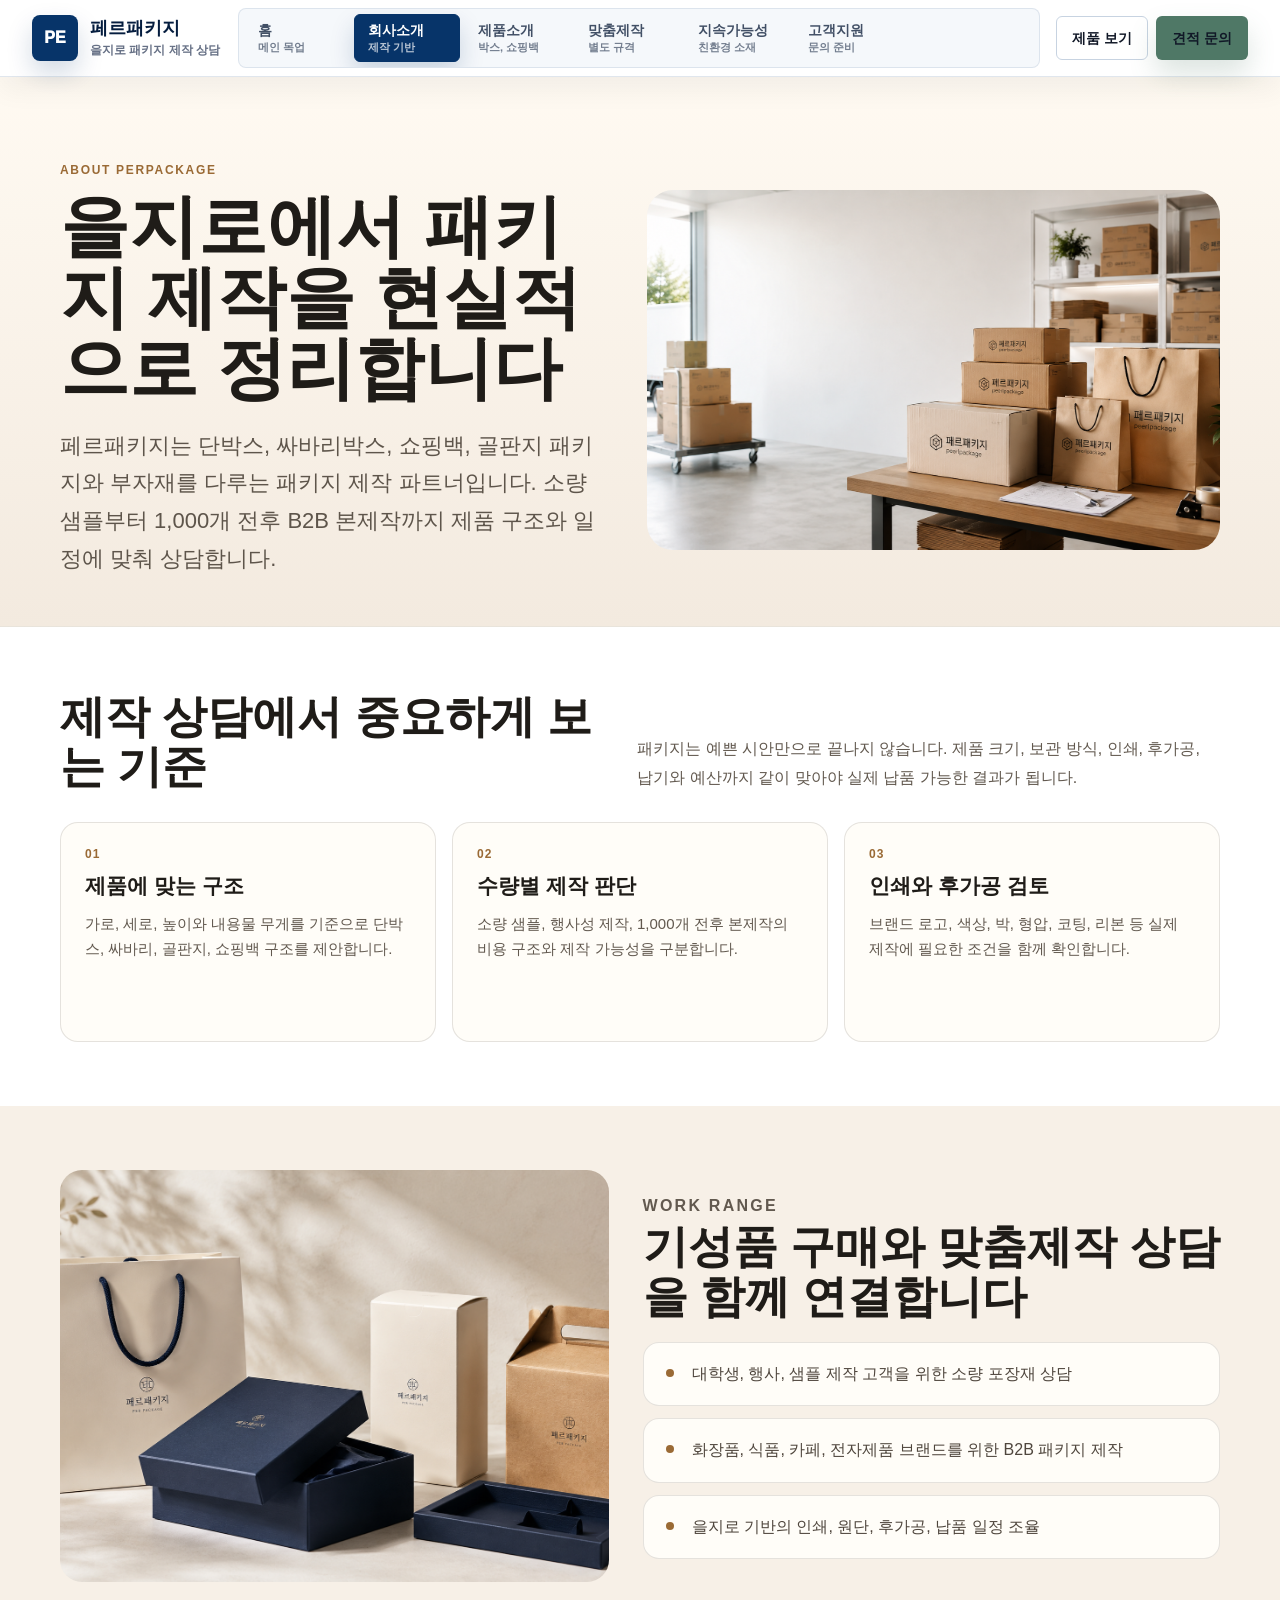
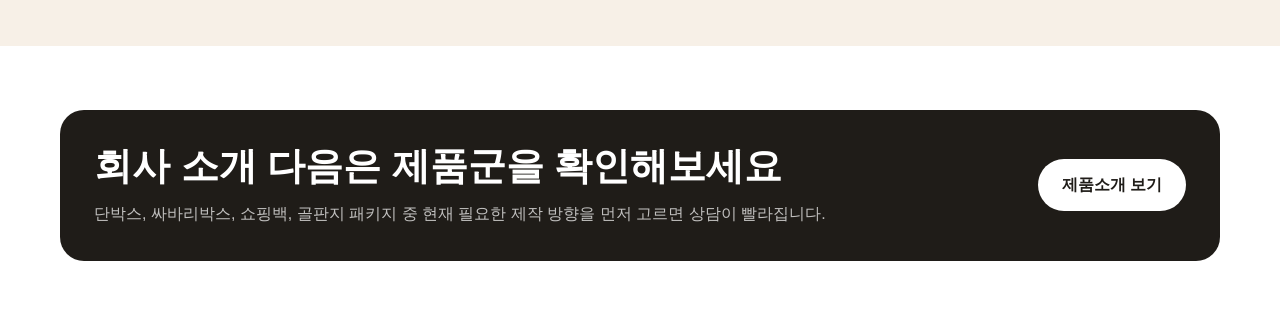
==== company.html @ 51ec850e "Add deployed brand subpages" ====
<!doctype html>
<html lang="ko">
<head>
  <meta charset="utf-8">
  <meta name="viewport" content="width=device-width, initial-scale=1">
  <title>회사소개 - 페르패키지</title>
  <link rel="stylesheet" href="perpackage-main-renewal.css">
</head>
<body>
  <section class="peerl-home-renewal peerl-subpage" aria-label="페르패키지 회사소개">
    <header class="peerl-home-nav" aria-label="페르패키지 상단 메뉴">
      <div class="peerl-home-nav__inner">
        <a class="peerl-home-brand" href="index.html" aria-label="페르패키지 홈">
          <span class="peerl-home-brand__mark">PE</span>
          <span class="peerl-home-brand__text"><strong>페르패키지</strong><em>을지로 패키지 제작 상담</em></span>
        </a>
        <nav class="peerl-home-nav__tabs" aria-label="페이지 바로가기">
          <a href="index.html"><strong>홈</strong><span>메인 목업</span></a>
          <a class="is-active" href="company.html"><strong>회사소개</strong><span>제작 기반</span></a>
          <a href="products.html"><strong>제품소개</strong><span>박스, 쇼핑백</span></a>
          <a href="custom.html"><strong>맞춤제작</strong><span>별도 규격</span></a>
          <a href="sustainability.html"><strong>지속가능성</strong><span>친환경 소재</span></a>
          <a href="contact.html"><strong>고객지원</strong><span>문의 준비</span></a>
        </nav>
        <div class="peerl-home-nav__actions">
          <a class="peerl-home-nav__guide" href="products.html">제품 보기</a>
          <a class="peerl-home-nav__quote" href="https://www.pluuug.com/form/TrPLMjXdJ1" target="_blank" rel="noopener">견적 문의</a>
        </div>
      </div>
    </header>

    <main>
      <section class="peerl-sub-hero">
        <div class="peerl-sub-inner peerl-sub-hero__grid">
          <div>
            <p class="peerl-sub-kicker">ABOUT PERPACKAGE</p>
            <h1>을지로에서 패키지 제작을 현실적으로 정리합니다</h1>
            <p class="peerl-sub-lead">페르패키지는 단박스, 싸바리박스, 쇼핑백, 골판지 패키지와 부자재를 다루는 패키지 제작 파트너입니다. 소량 샘플부터 1,000개 전후 B2B 본제작까지 제품 구조와 일정에 맞춰 상담합니다.</p>
          </div>
          <figure class="peerl-sub-hero__media">
            <img src="assets/notion-selected/notion-company-production-room.png" alt="페르패키지 패키지 제작 상담 및 생산 공간">
          </figure>
        </div>
      </section>

      <section class="peerl-sub-band">
        <div class="peerl-sub-inner">
          <div class="peerl-sub-head">
            <h2>제작 상담에서 중요하게 보는 기준</h2>
            <p>패키지는 예쁜 시안만으로 끝나지 않습니다. 제품 크기, 보관 방식, 인쇄, 후가공, 납기와 예산까지 같이 맞아야 실제 납품 가능한 결과가 됩니다.</p>
          </div>
          <div class="peerl-sub-grid">
            <article class="peerl-sub-card"><span>01</span><strong>제품에 맞는 구조</strong><p>가로, 세로, 높이와 내용물 무게를 기준으로 단박스, 싸바리, 골판지, 쇼핑백 구조를 제안합니다.</p></article>
            <article class="peerl-sub-card"><span>02</span><strong>수량별 제작 판단</strong><p>소량 샘플, 행사성 제작, 1,000개 전후 본제작의 비용 구조와 제작 가능성을 구분합니다.</p></article>
            <article class="peerl-sub-card"><span>03</span><strong>인쇄와 후가공 검토</strong><p>브랜드 로고, 색상, 박, 형압, 코팅, 리본 등 실제 제작에 필요한 조건을 함께 확인합니다.</p></article>
          </div>
        </div>
      </section>

      <section class="peerl-sub-band is-warm">
        <div class="peerl-sub-inner peerl-sub-split">
          <img src="assets/notion-selected/notion-hero-packaging-set.png" alt="페르패키지 패키지 제품 구성">
          <div>
            <div class="peerl-sub-head" style="display:block;margin-bottom:20px">
              <p class="peerl-sub-kicker">WORK RANGE</p>
              <h2>기성품 구매와 맞춤제작 상담을 함께 연결합니다</h2>
            </div>
            <ul class="peerl-sub-list">
              <li>대학생, 행사, 샘플 제작 고객을 위한 소량 포장재 상담</li>
              <li>화장품, 식품, 카페, 전자제품 브랜드를 위한 B2B 패키지 제작</li>
              <li>을지로 기반의 인쇄, 원단, 후가공, 납품 일정 조율</li>
            </ul>
          </div>
        </div>
      </section>

      <section class="peerl-sub-band">
        <div class="peerl-sub-inner peerl-sub-cta">
          <div>
            <h2>회사 소개 다음은 제품군을 확인해보세요</h2>
            <p>단박스, 싸바리박스, 쇼핑백, 골판지 패키지 중 현재 필요한 제작 방향을 먼저 고르면 상담이 빨라집니다.</p>
          </div>
          <a href="products.html">제품소개 보기</a>
        </div>
      </section>
    </main>
  </section>
</body>
</html>
---- perpackage-main-renewal.css ----
.peerl-home-renewal {
  display: block;
}

.peerl-home-renewal .peerl-sub-inner {
  width: min(1160px, calc(100% - 40px));
}

.peerl-home-renewal .peerl-sub-hero h1,
.peerl-home-renewal .peerl-sub-lead,
.peerl-home-renewal .peerl-sub-head p,
.peerl-home-renewal .peerl-sub-text,
.peerl-home-renewal .peerl-sub-card p {
  overflow-wrap: anywhere;
  word-break: normal;
}

@media (max-width: 640px) {
  .peerl-home-renewal .peerl-sub-inner {
    width: min(1160px, calc(100% - 48px));
  }

  .peerl-home-renewal .peerl-sub-hero h1 {
    font-size: 28px;
    line-height: 1.2;
  }
}

body {
  margin: 0;
}

.peerl-home-renewal,
.peerl-home-renewal * {
  box-sizing: border-box;
}

.peerl-subpage {
  min-height: 100vh;
  background: #fffaf2;
}

.peerl-sub-hero {
  padding: 86px 0 48px;
  background: linear-gradient(180deg, #fffaf2 0%, #f3eadf 100%);
  border-bottom: 1px solid rgba(42, 35, 28, 0.1);
}

.peerl-sub-inner {
  width: min(1160px, calc(100% - 40px));
  margin: 0 auto;
}

.peerl-sub-hero__grid {
  display: grid;
  grid-template-columns: minmax(0, 0.95fr) minmax(360px, 1fr);
  gap: 42px;
  align-items: center;
}

.peerl-sub-kicker {
  margin: 0 0 14px;
  color: #9a6a35;
  font-size: 12px;
  font-weight: 900;
  letter-spacing: 0.14em;
  text-transform: uppercase;
}

.peerl-sub-hero h1 {
  margin: 0;
  color: #1f1c18;
  font-size: clamp(34px, 5.4vw, 72px);
  line-height: 1.03;
  letter-spacing: 0;
  overflow-wrap: anywhere;
  word-break: normal;
}

.peerl-sub-lead {
  margin: 22px 0 0;
  max-width: 650px;
  color: #5e554b;
  font-size: clamp(17px, 1.8vw, 22px);
  line-height: 1.72;
  overflow-wrap: anywhere;
  word-break: normal;
}

.peerl-sub-hero__media {
  margin: 0;
  position: relative;
  min-height: 360px;
  border-radius: 26px;
  overflow: hidden;
  background: #ede2d6;
}

.peerl-sub-hero__media img {
  width: 100%;
  height: 100%;
  min-height: 360px;
  object-fit: cover;
}

.peerl-sub-band {
  padding: 64px 0;
  background: #fff;
}

.peerl-sub-band.is-warm {
  background: #f7f0e7;
}

.peerl-sub-head {
  display: grid;
  grid-template-columns: minmax(0, 0.65fr) minmax(320px, 0.7fr);
  gap: 36px;
  align-items: end;
  margin-bottom: 30px;
}

.peerl-sub-head h2 {
  margin: 0;
  color: #1f1c18;
  font-size: clamp(28px, 3.5vw, 46px);
  line-height: 1.13;
  letter-spacing: 0;
}

.peerl-sub-head p,
.peerl-sub-text {
  margin: 0;
  color: #62594f;
  font-size: 16px;
  line-height: 1.78;
  overflow-wrap: anywhere;
  word-break: normal;
}

.peerl-sub-grid {
  display: grid;
  grid-template-columns: repeat(3, minmax(0, 1fr));
  gap: 16px;
}

.peerl-sub-grid.cols-4 {
  grid-template-columns: repeat(4, minmax(0, 1fr));
}

.peerl-sub-card {
  display: flex;
  flex-direction: column;
  min-height: 220px;
  padding: 24px;
  border: 1px solid rgba(42, 35, 28, 0.12);
  border-radius: 18px;
  background: #fffdf8;
  color: #1f1c18;
}

.peerl-sub-card img {
  width: 100%;
  aspect-ratio: 4 / 3;
  object-fit: cover;
  border-radius: 14px;
  margin-bottom: 18px;
  background: #eee5da;
}

.peerl-sub-card span {
  color: #9a6a35;
  font-size: 12px;
  font-weight: 900;
  letter-spacing: 0.1em;
  text-transform: uppercase;
}

.peerl-sub-card strong {
  display: block;
  margin-top: 12px;
  font-size: 21px;
  line-height: 1.28;
}

.peerl-sub-card p {
  margin: 12px 0 0;
  color: #62594f;
  font-size: 15px;
  line-height: 1.65;
  overflow-wrap: anywhere;
  word-break: normal;
}

.peerl-sub-list {
  display: grid;
  gap: 12px;
  margin: 0;
  padding: 0;
  list-style: none;
}

.peerl-sub-list li {
  position: relative;
  padding: 18px 20px 18px 48px;
  border: 1px solid rgba(42, 35, 28, 0.12);
  border-radius: 16px;
  background: #fffdf8;
  color: #4f463d;
  line-height: 1.65;
}

.peerl-sub-list li::before {
  content: "";
  position: absolute;
  left: 22px;
  top: 26px;
  width: 8px;
  height: 8px;
  border-radius: 999px;
  background: #9a6a35;
}

.peerl-sub-split {
  display: grid;
  grid-template-columns: minmax(320px, 0.95fr) minmax(0, 1fr);
  gap: 34px;
  align-items: center;
}

.peerl-sub-split img {
  width: 100%;
  border-radius: 22px;
  aspect-ratio: 4 / 3;
  object-fit: cover;
  background: #eee5da;
}

.peerl-sub-cta {
  display: grid;
  grid-template-columns: minmax(0, 1fr) auto;
  gap: 24px;
  align-items: center;
  padding: 34px;
  border-radius: 24px;
  background: #1f1c18;
  color: #fff;
}

.peerl-sub-cta h2 {
  margin: 0;
  font-size: clamp(26px, 3vw, 38px);
  line-height: 1.16;
}

.peerl-sub-cta p {
  margin: 12px 0 0;
  color: rgba(255,255,255,0.72);
  line-height: 1.7;
}

.peerl-sub-cta a {
  display: inline-flex;
  align-items: center;
  justify-content: center;
  min-height: 52px;
  padding: 0 24px;
  border-radius: 999px;
  background: #fff;
  color: #1f1c18;
  font-weight: 900;
  white-space: nowrap;
}

@media (max-width: 980px) {
  .peerl-sub-hero__grid,
  .peerl-sub-head,
  .peerl-sub-split,
  .peerl-sub-cta {
    grid-template-columns: 1fr;
  }

  .peerl-sub-grid,
  .peerl-sub-grid.cols-4 {
    grid-template-columns: repeat(2, minmax(0, 1fr));
  }
}

@media (max-width: 640px) {
  .peerl-sub-inner {
    width: min(1160px, calc(100% - 28px));
  }

  .peerl-sub-hero {
    padding: 52px 0 36px;
  }

  .peerl-sub-hero h1 {
    font-size: 34px;
    line-height: 1.14;
    overflow-wrap: anywhere;
    word-break: normal;
  }

  .peerl-sub-lead,
  .peerl-sub-card p,
  .peerl-sub-head p,
  .peerl-sub-text {
    overflow-wrap: anywhere;
    word-break: normal;
  }

  .peerl-sub-hero__media,
  .peerl-sub-hero__media img {
    min-height: 250px;
  }

  .peerl-sub-band {
    padding: 42px 0;
  }

  .peerl-sub-grid,
  .peerl-sub-grid.cols-4 {
    grid-template-columns: 1fr;
  }

  .peerl-sub-card {
    min-height: auto;
    padding: 20px;
  }

  .peerl-sub-cta {
    padding: 26px 22px;
  }

  .peerl-sub-cta a {
    width: 100%;
  }
}

.peerl-home-renewal .peerl-sub-cta a {
  color: #1f1c18;
}

.peerl-home-renewal {
  --peerl-navy: #073469;
  --peerl-navy-deep: #051d3f;
  --peerl-ink: #111827;
  --peerl-muted: #667085;
  --peerl-line: #dce5ef;
  --peerl-soft: #f5f8fb;
  --peerl-sage: #4f7866;
  --peerl-paper: #fffaf2;
  --peerl-gold: #b7904f;
  width: 100%;
  overflow-x: hidden;
  background: #ffffff;
  color: var(--peerl-ink);
  font-family: "Pretendard Variable", Pretendard, "Noto Sans KR", Arial, sans-serif;
}

.peerl-home-renewal a {
  color: inherit;
  text-decoration: none;
}

.peerl-home-renewal img {
  display: block;
  max-width: 100%;
}

.peerl-home-nav {
  position: sticky;
  top: var(--peerl-home-nav-offset, 0px);
  z-index: 80;
  border-bottom: 1px solid rgba(7, 52, 105, .12);
  background: rgba(255, 255, 255, .96);
  box-shadow: 0 12px 28px rgba(15, 23, 42, .055);
  backdrop-filter: blur(16px);
}

.peerl-home-nav__inner {
  display: grid;
  grid-template-columns: minmax(190px, auto) minmax(0, 1fr) auto;
  align-items: center;
  gap: 16px;
  width: min(1360px, calc(100% - 64px));
  min-height: 76px;
  margin: 0 auto;
}

.peerl-home-brand {
  display: inline-flex;
  align-items: center;
  min-width: 0;
  gap: 12px;
}

.peerl-home-brand__mark {
  display: flex;
  align-items: center;
  justify-content: center;
  width: 46px;
  height: 46px;
  border-radius: 8px;
  background: var(--peerl-navy);
  color: #ffffff;
  font-size: 16px;
  line-height: 1;
  font-weight: 950;
  letter-spacing: 0;
  box-shadow: 0 12px 26px rgba(7, 52, 105, .18);
}

.peerl-home-brand__text {
  display: grid;
  gap: 4px;
  min-width: 0;
}

.peerl-home-brand__text strong {
  color: var(--peerl-navy-deep);
  font-size: 18px;
  line-height: 1.1;
  font-weight: 950;
  letter-spacing: 0;
  white-space: nowrap;
}

.peerl-home-brand__text em {
  color: #667085;
  font-size: 12px;
  line-height: 1.2;
  font-style: normal;
  font-weight: 750;
  letter-spacing: 0;
  white-space: nowrap;
}

.peerl-home-nav__tabs {
  display: flex;
  align-items: center;
  justify-content: flex-start;
  min-width: 0;
  gap: 4px;
  padding: 5px;
  border: 1px solid rgba(7, 52, 105, .1);
  border-radius: 8px;
  background: #f5f8fb;
  overflow-x: auto;
  scrollbar-width: none;
}

.peerl-home-nav__tabs::-webkit-scrollbar {
  display: none;
}

.peerl-home-nav__tabs a {
  display: grid;
  flex: 0 0 auto;
  gap: 3px;
  min-width: 106px;
  min-height: 46px;
  align-content: center;
  padding: 7px 13px;
  border: 1px solid transparent;
  border-radius: 6px;
  color: #425066;
  transition: background 180ms ease, color 180ms ease, border-color 180ms ease, box-shadow 180ms ease, transform 180ms ease;
}

.peerl-home-nav__tabs a:hover {
  transform: translateY(-1px);
  border-color: rgba(7, 52, 105, .14);
  background: #ffffff;
  color: var(--peerl-navy);
}

.peerl-home-nav__tabs a.is-active {
  border-color: var(--peerl-navy);
  background: var(--peerl-navy);
  color: #ffffff;
  box-shadow: 0 12px 24px rgba(7, 52, 105, .18);
}

.peerl-home-nav__tabs strong {
  font-size: 14px;
  line-height: 1.15;
  font-weight: 900;
  white-space: nowrap;
}

.peerl-home-nav__tabs span {
  font-size: 11px;
  line-height: 1.2;
  font-weight: 750;
  opacity: .72;
  white-space: nowrap;
}

.peerl-home-nav__actions {
  display: flex;
  align-items: center;
  justify-content: flex-end;
  gap: 8px;
  min-width: 0;
}

.peerl-home-nav__guide,
.peerl-home-nav__quote {
  display: inline-flex;
  align-items: center;
  justify-content: center;
  min-height: 44px;
  padding: 0 15px;
  border: 1px solid transparent;
  border-radius: 6px;
  font-size: 14px;
  line-height: 1;
  font-weight: 900;
  white-space: nowrap;
  transition: transform 180ms ease, box-shadow 180ms ease, background 180ms ease, border-color 180ms ease;
}

.peerl-home-nav__guide {
  border-color: #c7d3e1;
  background: #ffffff;
  color: var(--peerl-navy);
}

.peerl-home-nav__quote {
  background: var(--peerl-sage);
  color: #ffffff;
  box-shadow: 0 14px 28px rgba(79, 120, 102, .2);
}

.peerl-home-nav__guide:hover,
.peerl-home-nav__quote:hover {
  transform: translateY(-1px);
  box-shadow: 0 16px 30px rgba(15, 23, 42, .11);
}

.peerl-home-nav__quote:hover {
  background: #446f5d;
  box-shadow: 0 18px 34px rgba(79, 120, 102, .24);
}

#peerl-home-ready,
#peerl-home-custom,
#peerl-home-guide,
#peerl-home-industries,
#peerl-home-faq {
  scroll-margin-top: 112px;
}

.peerl-home-hero {
  overflow: hidden;
  border-bottom: 1px solid var(--peerl-line);
  background:
    radial-gradient(circle at 74% 20%, rgba(79, 120, 102, .16), transparent 34%),
    linear-gradient(90deg, rgba(255, 255, 255, .98), rgba(255, 255, 255, .86) 44%, rgba(245, 239, 228, .68)),
    linear-gradient(180deg, #fbfaf7 0%, #eef4f7 100%);
}

.peerl-home-hero__inner {
  display: grid;
  grid-template-columns: minmax(360px, .82fr) minmax(480px, 1.18fr);
  align-items: center;
  gap: 48px;
  width: min(1360px, calc(100% - 64px));
  min-height: 620px;
  margin: 0 auto;
  padding: 48px 0 42px;
}

.peerl-home-hero__copy {
  min-width: 0;
}

.peerl-home-eyebrow,
.peerl-home-section-head p,
.peerl-home-consult p {
  margin: 0 0 12px;
  color: var(--peerl-navy);
  font-size: 14px;
  font-weight: 850;
  letter-spacing: 0;
}

.peerl-home-hero h1 {
  margin: 0;
  color: var(--peerl-navy-deep);
  font-size: 56px;
  line-height: 1.12;
  font-weight: 900;
  letter-spacing: 0;
}

.peerl-home-lead {
  width: min(560px, 100%);
  margin: 24px 0 0;
  color: #39475b;
  font-size: 20px;
  line-height: 1.7;
  font-weight: 600;
  word-break: keep-all;
  overflow-wrap: anywhere;
}

.peerl-home-actions {
  display: flex;
  flex-wrap: wrap;
  gap: 12px;
  margin-top: 34px;
}

.peerl-home-btn {
  display: inline-flex;
  align-items: center;
  justify-content: center;
  min-height: 56px;
  padding: 0 24px;
  border: 1px solid transparent;
  border-radius: 6px;
  font-size: 17px;
  font-weight: 850;
  transition: transform 180ms ease, box-shadow 180ms ease, border-color 180ms ease, background 180ms ease;
}

.peerl-home-btn::after {
  content: "";
  width: 9px;
  height: 9px;
  margin-left: 14px;
  border-top: 2px solid currentColor;
  border-right: 2px solid currentColor;
  transform: rotate(45deg);
}

.peerl-home-renewal .peerl-home-btn--primary {
  background: var(--peerl-navy);
  color: #ffffff;
  box-shadow: 0 16px 32px rgba(7, 52, 105, .18);
}

.peerl-home-renewal .peerl-home-btn--secondary {
  border-color: #b8c6d7;
  background: #ffffff;
  color: var(--peerl-navy);
}

.peerl-home-btn:hover,
.peerl-home-btn:focus-visible {
  transform: translateY(-2px);
  box-shadow: 0 18px 34px rgba(15, 23, 42, .14);
}

.peerl-home-btn:focus-visible,
.peerl-home-brand:focus-visible,
.peerl-home-nav__tabs a:focus-visible,
.peerl-home-nav__guide:focus-visible,
.peerl-home-nav__quote:focus-visible,
.peerl-home-route-card:focus-visible,
.peerl-home-category a:focus-visible,
.peerl-home-product-card:focus-visible,
.peerl-home-service-card:focus-visible,
.peerl-home-guide-card:focus-visible,
.peerl-home-guide-cta a:focus-visible,
.peerl-home-industry-card:focus-visible,
.peerl-home-sticky-cta a:focus-visible,
.peerl-home-faq details:focus-within,
.peerl-home-consult a:focus-visible {
  outline: 3px solid rgba(79, 120, 102, .35);
  outline-offset: 3px;
}

.peerl-home-proof {
  display: grid;
  grid-template-columns: repeat(3, minmax(0, 1fr));
  gap: 10px;
  width: min(560px, 100%);
  margin: 30px 0 0;
}

.peerl-home-proof div {
  min-height: 86px;
  padding: 16px;
  border: 1px solid rgba(7, 52, 105, .12);
  border-radius: 8px;
  background: rgba(255, 255, 255, .74);
}

.peerl-home-proof dt {
  color: var(--peerl-navy);
  font-size: 20px;
  font-weight: 900;
}

.peerl-home-proof dd {
  margin: 6px 0 0;
  color: #596678;
  font-size: 14px;
  line-height: 1.45;
  font-weight: 650;
}

.peerl-home-hero__visual {
  position: relative;
  min-width: 0;
  margin: 0;
  isolation: isolate;
}

.peerl-home-hero__visual::before {
  content: "";
  position: absolute;
  inset: 24px -18px -18px 42px;
  border-radius: 8px;
  background: #e8ded0;
  z-index: -1;
}

.peerl-home-hero__visual img {
  width: 100%;
  aspect-ratio: 1.52 / 1;
  object-fit: cover;
  object-position: center;
  border-radius: 8px;
  box-shadow: 0 34px 82px rgba(15, 23, 42, .18);
}

.peerl-home-hero__visual figcaption {
  position: absolute;
  right: 18px;
  bottom: 18px;
  max-width: 360px;
  padding: 12px 14px;
  border: 1px solid rgba(255, 255, 255, .7);
  border-radius: 8px;
  background: rgba(255, 255, 255, .88);
  color: #334155;
  font-size: 14px;
  line-height: 1.5;
  font-weight: 650;
  word-break: keep-all;
  overflow-wrap: anywhere;
}

.peerl-home-routes,
.peerl-home-split,
.peerl-home-process,
.peerl-home-guide,
.peerl-home-industries,
.peerl-home-faq,
.peerl-home-consult {
  width: min(1280px, calc(100% - 64px));
  margin: 0 auto;
}

.peerl-home-routes {
  padding: 58px 0 18px;
}

.peerl-home-routes__top,
.peerl-home-process__top,
.peerl-home-guide__top {
  display: grid;
  grid-template-columns: minmax(280px, .68fr) minmax(360px, .92fr);
  align-items: end;
  gap: 32px;
  margin-bottom: 24px;
}

.peerl-home-section-head {
  display: block;
}

.peerl-home-section-desc {
  max-width: 680px;
  margin: 0 0 3px;
  color: #4b5b70;
  font-size: 17px;
  line-height: 1.72;
  font-weight: 650;
  word-break: keep-all;
  overflow-wrap: anywhere;
}

.peerl-home-section-head h2,
.peerl-home-consult h2 {
  margin: 0;
  color: var(--peerl-navy-deep);
  font-size: 30px;
  line-height: 1.25;
  font-weight: 900;
  letter-spacing: 0;
}

.peerl-home-route-grid {
  display: grid;
  grid-template-columns: repeat(3, minmax(0, 1fr));
  gap: 18px;
}

.peerl-home-route-card {
  position: relative;
  display: flex;
  flex-direction: column;
  min-width: 0;
  min-height: 342px;
  padding: 28px 28px 24px;
  border: 1px solid var(--peerl-line);
  border-radius: 8px;
  background:
    linear-gradient(180deg, rgba(255, 255, 255, .96), rgba(255, 255, 255, .9)),
    #ffffff;
  box-shadow: 0 18px 42px rgba(15, 23, 42, .06);
  isolation: isolate;
  overflow: hidden;
  transition: transform 180ms ease, border-color 180ms ease, box-shadow 180ms ease, background 180ms ease;
}

.peerl-home-route-card::before {
  content: "";
  position: absolute;
  inset: 0 0 auto;
  height: 4px;
  background: #cfd9e5;
  opacity: .95;
  z-index: -1;
}

.peerl-home-route-card::after {
  content: "";
  position: absolute;
  right: -46px;
  top: -58px;
  width: 168px;
  height: 168px;
  border: 1px solid rgba(7, 52, 105, .08);
  border-radius: 50%;
  background: rgba(7, 52, 105, .035);
  z-index: -1;
}

.peerl-home-route-card:hover {
  transform: translateY(-3px);
  border-color: #b8c6d7;
  box-shadow: 0 24px 54px rgba(15, 23, 42, .12);
}

.peerl-home-route-card.is-ready::before {
  background: var(--peerl-navy);
}

.peerl-home-route-card.is-custom {
  background:
    linear-gradient(180deg, rgba(255, 255, 255, .95), rgba(246, 251, 249, .96)),
    #f6fbf9;
}

.peerl-home-route-card.is-custom::before {
  background: var(--peerl-sage);
}

.peerl-home-route-card.is-guide {
  background:
    linear-gradient(180deg, rgba(255, 255, 255, .95), rgba(255, 250, 242, .96)),
    var(--peerl-paper);
}

.peerl-home-route-card.is-guide::before {
  background: #b7904f;
}

.peerl-home-route-card__badge,
.peerl-home-route-card__no {
  position: absolute;
  top: 22px;
  color: #8a97a8;
  font-size: 13px;
  line-height: 1;
  font-weight: 900;
}

.peerl-home-route-card__no {
  right: 22px;
}

.peerl-home-route-card__badge {
  right: 58px;
  padding: 7px 9px;
  border: 1px solid rgba(79, 120, 102, .22);
  border-radius: 999px;
  background: rgba(79, 120, 102, .1);
  color: var(--peerl-sage);
  font-size: 12px;
}

.peerl-home-route-card__icon {
  display: flex;
  align-items: center;
  justify-content: center;
  width: 58px;
  height: 58px;
  margin-bottom: 26px;
  border: 1px solid rgba(7, 52, 105, .14);
  border-radius: 8px;
  background: #ffffff;
  box-shadow: 0 12px 28px rgba(7, 52, 105, .08);
}

.peerl-home-route-card__icon img {
  width: 34px;
  height: 34px;
  object-fit: contain;
}

.peerl-home-route-card__label {
  color: var(--peerl-muted);
  font-size: 14px;
  line-height: 1.45;
  font-weight: 800;
}

.peerl-home-route-card strong {
  display: block;
  margin-top: 9px;
  color: var(--peerl-navy-deep);
  font-size: 26px;
  line-height: 1.25;
  font-weight: 900;
  word-break: keep-all;
}

.peerl-home-route-card em {
  display: block;
  margin-top: 14px;
  color: #536173;
  font-size: 15px;
  font-style: normal;
  line-height: 1.68;
  font-weight: 600;
  word-break: keep-all;
  overflow-wrap: anywhere;
}

.peerl-home-route-card ul {
  display: flex;
  flex-wrap: wrap;
  gap: 8px;
  margin: 20px 0 0;
  padding: 0;
  list-style: none;
}

.peerl-home-route-card li {
  display: inline-flex;
  align-items: center;
  min-height: 30px;
  padding: 0 10px;
  border: 1px solid rgba(7, 52, 105, .1);
  border-radius: 999px;
  background: rgba(255, 255, 255, .74);
  color: #38485d;
  font-size: 13px;
  font-weight: 800;
}

.peerl-home-route-card__action {
  display: inline-flex;
  align-items: center;
  width: fit-content;
  margin-top: auto;
  padding-top: 22px;
  color: var(--peerl-navy);
  font-size: 15px;
  line-height: 1;
  font-weight: 900;
}

.peerl-home-route-card__action::after {
  content: "";
  width: 8px;
  height: 8px;
  margin-left: 10px;
  border-top: 2px solid currentColor;
  border-right: 2px solid currentColor;
  transform: rotate(45deg);
}

.peerl-home-category {
  display: grid;
  grid-template-columns: repeat(6, minmax(0, 1fr));
  gap: 12px;
  width: min(1280px, calc(100% - 64px));
  margin: 20px auto 0;
  padding-bottom: 58px;
}

.peerl-home-category a {
  position: relative;
  display: grid;
  align-content: center;
  gap: 6px;
  min-height: 78px;
  padding: 14px 16px;
  border: 1px solid var(--peerl-line);
  border-radius: 6px;
  background: var(--peerl-soft);
  color: var(--peerl-navy);
  overflow: hidden;
  transition: transform 180ms ease, border-color 180ms ease, background 180ms ease, box-shadow 180ms ease;
}

.peerl-home-category a::before {
  content: "";
  position: absolute;
  inset: auto 0 0;
  height: 3px;
  background: linear-gradient(90deg, rgba(7, 52, 105, .86), rgba(79, 120, 102, .74));
  transform: scaleX(.38);
  transform-origin: left;
  transition: transform 180ms ease;
}

.peerl-home-category a::after {
  content: "";
  position: absolute;
  top: 18px;
  right: 16px;
  width: 8px;
  height: 8px;
  border-top: 2px solid rgba(7, 52, 105, .42);
  border-right: 2px solid rgba(7, 52, 105, .42);
  transform: rotate(45deg);
}

.peerl-home-category strong {
  display: block;
  padding-right: 18px;
  color: var(--peerl-navy);
  font-size: 16px;
  line-height: 1.25;
  font-weight: 900;
}

.peerl-home-category span {
  display: block;
  color: #667085;
  font-size: 13px;
  line-height: 1.35;
  font-weight: 650;
  word-break: keep-all;
  overflow-wrap: anywhere;
}

.peerl-home-category a:hover {
  transform: translateY(-2px);
  border-color: #b8c6d7;
  background: #ffffff;
  box-shadow: 0 14px 28px rgba(15, 23, 42, .07);
}

.peerl-home-category a:hover::before {
  transform: scaleX(1);
}

.peerl-home-split {
  display: grid;
  grid-template-columns: minmax(0, 1.22fr) minmax(320px, .78fr);
  gap: 34px;
  padding: 52px 0;
  border-top: 1px solid var(--peerl-line);
}

.peerl-home-product-grid {
  display: grid;
  grid-template-columns: repeat(4, minmax(0, 1fr));
  gap: 14px;
}

.peerl-home-product-card {
  display: block;
  min-width: 0;
  border: 1px solid var(--peerl-line);
  border-radius: 8px;
  overflow: hidden;
  background: #ffffff;
  transition: transform 180ms ease, box-shadow 180ms ease, border-color 180ms ease;
}

.peerl-home-product-card:hover {
  transform: translateY(-3px);
  border-color: #b8c6d7;
  box-shadow: 0 18px 38px rgba(15, 23, 42, .1);
}

.peerl-home-product-card img {
  width: 100%;
  aspect-ratio: 1 / .86;
  object-fit: cover;
  object-position: center;
  background: #f4f6f8;
}

.peerl-home-product-card strong,
.peerl-home-product-card span {
  display: block;
  padding-right: 16px;
  padding-left: 16px;
}

.peerl-home-product-card strong {
  padding-top: 18px;
  color: var(--peerl-navy-deep);
  font-size: 18px;
  line-height: 1.35;
  font-weight: 900;
}

.peerl-home-product-card span {
  padding-top: 8px;
  padding-bottom: 18px;
  color: #596678;
  font-size: 14px;
  line-height: 1.55;
  font-weight: 600;
  word-break: keep-all;
  overflow-wrap: anywhere;
}

.peerl-home-service-grid {
  display: grid;
  gap: 12px;
}

.peerl-home-services {
  min-width: 0;
}

.peerl-home-service-visual {
  position: relative;
  margin: 0 0 14px;
  overflow: hidden;
  border: 1px solid var(--peerl-line);
  border-radius: 8px;
  background: #ffffff;
  box-shadow: 0 18px 42px rgba(15, 23, 42, .07);
}

.peerl-home-service-visual img {
  width: 100%;
  aspect-ratio: 1.72 / 1;
  object-fit: cover;
  object-position: center;
}

.peerl-home-service-visual figcaption {
  position: absolute;
  right: 14px;
  bottom: 14px;
  width: min(360px, calc(100% - 28px));
  padding: 11px 13px;
  border: 1px solid rgba(255, 255, 255, .68);
  border-radius: 8px;
  background: rgba(255, 255, 255, .88);
  color: #344256;
  font-size: 13px;
  line-height: 1.5;
  font-weight: 750;
  word-break: keep-all;
}

.peerl-home-service-card {
  display: grid;
  grid-template-columns: 42px minmax(0, 1fr);
  min-width: 0;
  column-gap: 14px;
  padding: 20px;
  border: 1px solid var(--peerl-line);
  border-radius: 8px;
  background: #ffffff;
  transition: transform 180ms ease, box-shadow 180ms ease, border-color 180ms ease;
}

.peerl-home-service-card:hover {
  transform: translateY(-2px);
  border-color: #b8c6d7;
  box-shadow: 0 16px 32px rgba(15, 23, 42, .09);
}

.peerl-home-service-card span {
  display: flex;
  align-items: center;
  justify-content: center;
  width: 42px;
  height: 42px;
  border-radius: 50%;
  background: #edf4f1;
  color: var(--peerl-sage);
  font-size: 14px;
  font-weight: 900;
  grid-row: span 2;
}

.peerl-home-service-card strong {
  color: var(--peerl-navy-deep);
  font-size: 18px;
  line-height: 1.35;
  font-weight: 900;
}

.peerl-home-service-card em {
  display: block;
  margin-top: 6px;
  color: #596678;
  font-size: 14px;
  font-style: normal;
  line-height: 1.55;
  font-weight: 600;
  word-break: keep-all;
  overflow-wrap: anywhere;
}

.peerl-home-cafe-products .prdList {
  display: grid !important;
  grid-template-columns: repeat(4, minmax(0, 1fr)) !important;
  gap: 14px !important;
  margin: 0 !important;
  padding: 0 !important;
}

.peerl-home-cafe-products .prdList > li {
  width: auto !important;
  min-width: 0 !important;
  margin: 0 !important;
  border: 1px solid var(--peerl-line);
  border-radius: 8px;
  overflow: hidden;
  background: #ffffff;
}

.peerl-home-process {
  padding: 58px 0 54px;
  border-top: 1px solid var(--peerl-line);
  background:
    linear-gradient(180deg, rgba(255, 255, 255, 0), rgba(247, 250, 252, .72) 45%, rgba(255, 255, 255, 0));
}

.peerl-home-process-grid {
  display: grid;
  grid-template-columns: repeat(5, minmax(0, 1fr));
  gap: 12px;
  margin: 28px 0 0;
  padding: 0;
  list-style: none;
}

.peerl-home-process-grid li {
  position: relative;
  min-width: 0;
  min-height: 238px;
  padding: 22px 18px 20px;
  border: 1px solid var(--peerl-line);
  border-radius: 8px;
  background:
    linear-gradient(180deg, rgba(255, 255, 255, .98), rgba(247, 250, 252, .92)),
    #ffffff;
  box-shadow: 0 16px 34px rgba(15, 23, 42, .055);
}

.peerl-home-process-grid li::after {
  content: "";
  position: absolute;
  left: 18px;
  right: 18px;
  bottom: 0;
  height: 3px;
  background: linear-gradient(90deg, var(--peerl-navy), rgba(79, 120, 102, .72));
  opacity: .76;
}

.peerl-home-process-grid img {
  width: 38px;
  height: 38px;
  object-fit: contain;
}

.peerl-home-process-grid span {
  display: block;
  margin-top: 18px;
  color: var(--peerl-sage);
  font-size: 13px;
  line-height: 1;
  font-weight: 900;
}

.peerl-home-process-grid strong {
  display: block;
  margin-top: 8px;
  color: var(--peerl-navy-deep);
  font-size: 18px;
  line-height: 1.35;
  font-weight: 900;
}

.peerl-home-process-grid em {
  display: block;
  margin-top: 10px;
  color: #596678;
  font-size: 14px;
  font-style: normal;
  line-height: 1.62;
  font-weight: 600;
  word-break: keep-all;
  overflow-wrap: anywhere;
}

.peerl-home-guide {
  padding: 58px 0 54px;
  border-top: 1px solid var(--peerl-line);
}

.peerl-home-guide-grid {
  display: grid;
  grid-template-columns: repeat(4, minmax(0, 1fr));
  gap: 14px;
  margin-top: 28px;
}

.peerl-home-guide-card {
  display: flex;
  flex-direction: column;
  min-width: 0;
  min-height: 244px;
  padding: 22px 20px 20px;
  border: 1px solid var(--peerl-line);
  border-radius: 8px;
  background:
    linear-gradient(180deg, rgba(255, 255, 255, .98), rgba(248, 251, 252, .94)),
    #ffffff;
  box-shadow: 0 16px 34px rgba(15, 23, 42, .055);
  transition: transform 180ms ease, border-color 180ms ease, box-shadow 180ms ease;
}

.peerl-home-guide-card:hover {
  transform: translateY(-3px);
  border-color: #b8c6d7;
  box-shadow: 0 22px 44px rgba(15, 23, 42, .1);
}

.peerl-home-guide-card span {
  display: flex;
  align-items: center;
  justify-content: center;
  width: 48px;
  height: 48px;
  border: 1px solid rgba(7, 52, 105, .12);
  border-radius: 8px;
  background: #ffffff;
  box-shadow: 0 12px 24px rgba(7, 52, 105, .07);
}

.peerl-home-guide-card img {
  width: 30px;
  height: 30px;
  object-fit: contain;
}

.peerl-home-guide-card strong {
  display: block;
  margin-top: 18px;
  color: var(--peerl-navy-deep);
  font-size: 19px;
  line-height: 1.35;
  font-weight: 900;
  word-break: keep-all;
}

.peerl-home-guide-card em {
  display: block;
  margin-top: 10px;
  color: #596678;
  font-size: 14px;
  font-style: normal;
  line-height: 1.62;
  font-weight: 600;
  word-break: keep-all;
  overflow-wrap: anywhere;
}

.peerl-home-guide-card b {
  display: inline-flex;
  align-items: center;
  width: fit-content;
  margin-top: auto;
  padding-top: 18px;
  color: var(--peerl-navy);
  font-size: 14px;
  line-height: 1;
  font-weight: 900;
}

.peerl-home-guide-card b::after {
  content: "";
  width: 7px;
  height: 7px;
  margin-left: 9px;
  border-top: 2px solid currentColor;
  border-right: 2px solid currentColor;
  transform: rotate(45deg);
}

.peerl-home-guide-cta {
  display: grid;
  grid-template-columns: minmax(260px, .78fr) minmax(320px, 1fr) auto;
  align-items: center;
  gap: 18px;
  margin-top: 18px;
  padding: 22px;
  border: 1px solid #cdd9e7;
  border-radius: 8px;
  background: linear-gradient(90deg, #f7fafc, #fffaf2);
}

.peerl-home-guide-cta strong {
  color: var(--peerl-navy-deep);
  font-size: 18px;
  line-height: 1.45;
  font-weight: 900;
  word-break: keep-all;
}

.peerl-home-guide-cta span {
  color: #4b5b70;
  font-size: 15px;
  line-height: 1.62;
  font-weight: 650;
  word-break: keep-all;
  overflow-wrap: anywhere;
}

.peerl-home-guide-cta a {
  display: inline-flex;
  align-items: center;
  justify-content: center;
  min-height: 48px;
  padding: 0 18px;
  border-radius: 6px;
  background: var(--peerl-sage);
  color: #ffffff;
  font-size: 15px;
  font-weight: 850;
  white-space: nowrap;
}

.peerl-home-industries {
  padding: 58px 0 56px;
  border-top: 1px solid var(--peerl-line);
}

.peerl-home-industry-grid {
  display: grid;
  grid-template-columns: repeat(5, minmax(0, 1fr));
  gap: 14px;
  margin-top: 28px;
}

.peerl-home-industry-card {
  display: block;
  min-width: 0;
  border: 1px solid var(--peerl-line);
  border-radius: 8px;
  overflow: hidden;
  background: #ffffff;
  box-shadow: 0 16px 34px rgba(15, 23, 42, .055);
  transition: transform 180ms ease, border-color 180ms ease, box-shadow 180ms ease;
}

.peerl-home-industry-card:hover {
  transform: translateY(-3px);
  border-color: #b8c6d7;
  box-shadow: 0 24px 48px rgba(15, 23, 42, .11);
}

.peerl-home-industry-card img {
  width: 100%;
  aspect-ratio: 1 / .92;
  object-fit: cover;
  object-position: center;
  background: #f4f6f8;
}

.peerl-home-industry-card span,
.peerl-home-industry-card strong,
.peerl-home-industry-card em {
  display: block;
  padding-right: 16px;
  padding-left: 16px;
}

.peerl-home-industry-card span {
  padding-top: 16px;
  color: var(--peerl-sage);
  font-size: 13px;
  line-height: 1.2;
  font-weight: 900;
}

.peerl-home-industry-card strong {
  padding-top: 8px;
  color: var(--peerl-navy-deep);
  font-size: 18px;
  line-height: 1.35;
  font-weight: 900;
  word-break: keep-all;
}

.peerl-home-industry-card em {
  padding-top: 8px;
  padding-bottom: 18px;
  color: #596678;
  font-size: 14px;
  font-style: normal;
  line-height: 1.55;
  font-weight: 600;
  word-break: keep-all;
  overflow-wrap: anywhere;
}

.peerl-home-faq {
  display: grid;
  grid-template-columns: minmax(280px, .42fr) minmax(420px, .58fr);
  gap: 30px;
  padding: 54px 0 56px;
  border-top: 1px solid var(--peerl-line);
}

.peerl-home-faq__aside {
  min-width: 0;
  padding: 28px;
  border: 1px solid #cdd9e7;
  border-radius: 8px;
  background:
    linear-gradient(180deg, rgba(255, 255, 255, .94), rgba(245, 248, 251, .94)),
    var(--peerl-soft);
}

.peerl-home-faq__aside p {
  margin: 18px 0 0;
  color: #4b5b70;
  font-size: 16px;
  line-height: 1.7;
  font-weight: 650;
  word-break: keep-all;
  overflow-wrap: anywhere;
}

.peerl-home-faq__list {
  display: grid;
  gap: 10px;
  min-width: 0;
}

.peerl-home-faq details {
  border: 1px solid var(--peerl-line);
  border-radius: 8px;
  background: #ffffff;
  overflow: hidden;
  transition: border-color 180ms ease, box-shadow 180ms ease;
}

.peerl-home-faq details[open],
.peerl-home-faq details:hover {
  border-color: #b8c6d7;
  box-shadow: 0 16px 34px rgba(15, 23, 42, .07);
}

.peerl-home-faq summary {
  position: relative;
  cursor: pointer;
  padding: 20px 56px 20px 20px;
  color: var(--peerl-navy-deep);
  font-size: 17px;
  line-height: 1.45;
  font-weight: 900;
  list-style: none;
  word-break: keep-all;
}

.peerl-home-faq summary::-webkit-details-marker {
  display: none;
}

.peerl-home-faq summary::after {
  content: "";
  position: absolute;
  top: 24px;
  right: 22px;
  width: 10px;
  height: 10px;
  border-right: 2px solid var(--peerl-navy);
  border-bottom: 2px solid var(--peerl-navy);
  transform: rotate(45deg);
  transition: transform 180ms ease;
}

.peerl-home-faq details[open] summary::after {
  transform: rotate(225deg);
}

.peerl-home-faq details p {
  margin: 0;
  padding: 0 20px 22px;
  color: #596678;
  font-size: 15px;
  line-height: 1.7;
  font-weight: 600;
  word-break: keep-all;
  overflow-wrap: anywhere;
}

.peerl-home-consult {
  display: grid;
  grid-template-columns: 200px minmax(260px, .72fr) minmax(320px, 1fr) auto;
  align-items: center;
  gap: 28px;
  margin-bottom: 64px;
  padding: 28px;
  border: 1px solid #cdd9e7;
  border-radius: 8px;
  background: linear-gradient(90deg, #f7fafc, #fffaf2);
}

.peerl-home-consult__image {
  width: 100%;
  aspect-ratio: 1.12 / 1;
  object-fit: cover;
  object-position: center;
  border-radius: 8px;
  box-shadow: 0 16px 34px rgba(15, 23, 42, .12);
}

.peerl-home-consult ul {
  display: grid;
  grid-template-columns: repeat(2, minmax(0, 1fr));
  gap: 10px 18px;
  margin: 0;
  padding: 0;
  list-style: none;
}

.peerl-home-consult li {
  position: relative;
  padding-left: 16px;
  color: #425066;
  font-size: 15px;
  line-height: 1.5;
  font-weight: 700;
  overflow-wrap: anywhere;
}

.peerl-home-consult li::before {
  content: "";
  position: absolute;
  top: .68em;
  left: 0;
  width: 6px;
  height: 6px;
  border-radius: 50%;
  background: var(--peerl-sage);
}

.peerl-home-consult__actions {
  display: flex;
  flex-wrap: wrap;
  justify-content: flex-end;
  gap: 10px;
}

.peerl-home-consult__actions a {
  display: inline-flex;
  align-items: center;
  justify-content: center;
  min-height: 50px;
  padding: 0 20px;
  border-radius: 6px;
  background: var(--peerl-navy);
  color: #ffffff;
  font-size: 15px;
  font-weight: 850;
  white-space: nowrap;
}

.peerl-home-consult__actions a.is-secondary {
  border: 1px solid #b8c6d7;
  background: #ffffff;
  color: var(--peerl-navy);
}

.peerl-home-sticky-cta {
  display: none;
}

@media (max-width: 1100px) {
  .peerl-home-nav__inner {
    grid-template-columns: minmax(0, 1fr) auto;
    gap: 10px 14px;
    padding: 9px 0 11px;
  }

  .peerl-home-nav__tabs {
    grid-column: 1 / -1;
    grid-row: 2;
    justify-content: flex-start;
  }

  .peerl-home-nav__actions {
    grid-column: 2;
    grid-row: 1;
  }

  .peerl-home-hero__inner,
  .peerl-home-routes__top,
  .peerl-home-process__top,
  .peerl-home-guide__top,
  .peerl-home-split,
  .peerl-home-faq,
  .peerl-home-guide-cta,
  .peerl-home-consult {
    grid-template-columns: 1fr;
  }

  .peerl-home-hero__inner {
    gap: 34px;
    min-height: 0;
    padding-top: 42px;
  }

  .peerl-home-product-grid,
  .peerl-home-cafe-products .prdList {
    grid-template-columns: repeat(2, minmax(0, 1fr)) !important;
  }

  .peerl-home-process-grid {
    grid-template-columns: repeat(3, minmax(0, 1fr));
  }

  .peerl-home-guide-grid {
    grid-template-columns: repeat(2, minmax(0, 1fr));
  }

  .peerl-home-industry-grid {
    grid-template-columns: repeat(2, minmax(0, 1fr));
  }

  .peerl-home-category {
    grid-template-columns: repeat(3, minmax(0, 1fr));
  }

  .peerl-home-consult {
    align-items: start;
  }
}

@media (max-width: 760px) {
  .peerl-home-nav__inner {
    grid-template-columns: 1fr;
    width: calc(100% - 32px);
    min-height: 0;
    padding: 8px 0 10px;
  }

  .peerl-home-brand {
    gap: 9px;
  }

  .peerl-home-brand__mark {
    width: 38px;
    height: 38px;
    font-size: 13px;
  }

  .peerl-home-brand__text strong {
    font-size: 16px;
  }

  .peerl-home-brand__text em {
    display: none;
  }

  .peerl-home-nav__actions {
    display: none;
  }

  .peerl-home-nav__guide {
    display: none;
  }

  .peerl-home-nav__quote {
    width: 58px;
    min-height: 40px;
    padding: 0;
    font-size: 0;
  }

  .peerl-home-nav__quote::before {
    content: "견적";
    font-size: 13px;
  }

  .peerl-home-nav__tabs {
    margin-right: -16px;
    margin-left: -2px;
    padding: 6px;
  }

  .peerl-home-nav__tabs a {
    min-width: 102px;
    min-height: 44px;
    padding: 7px 12px;
  }

  .peerl-home-nav__tabs strong {
    font-size: 13px;
  }

  .peerl-home-nav__tabs span {
    font-size: 10px;
  }

  #peerl-home-ready,
  #peerl-home-custom,
  #peerl-home-guide,
  #peerl-home-industries,
  #peerl-home-faq {
    scroll-margin-top: 132px;
  }

  .peerl-home-hero__inner,
  .peerl-home-routes,
  .peerl-home-split,
  .peerl-home-process,
  .peerl-home-guide,
  .peerl-home-industries,
  .peerl-home-faq,
  .peerl-home-consult,
  .peerl-home-category {
    width: calc(100% - 32px);
    max-width: 560px;
  }

  .peerl-home-hero h1 {
    font-size: 36px;
  }

  .peerl-home-lead {
    font-size: 17px;
    line-height: 1.65;
    padding-right: 4px;
  }

  .peerl-home-actions {
    display: grid;
    grid-template-columns: 1fr;
  }

  .peerl-home-btn {
    width: 100%;
  }

  .peerl-home-proof,
  .peerl-home-route-grid,
  .peerl-home-category,
  .peerl-home-product-grid,
  .peerl-home-process-grid,
  .peerl-home-guide-grid,
  .peerl-home-industry-grid,
  .peerl-home-cafe-products .prdList,
  .peerl-home-consult ul {
    grid-template-columns: 1fr !important;
  }

  .peerl-home-hero__visual figcaption {
    position: static;
    max-width: none;
    margin-top: 12px;
    border-color: var(--peerl-line);
    font-size: 13px;
    line-height: 1.55;
  }

  .peerl-home-service-visual figcaption {
    position: static;
    width: auto;
    border-width: 0;
    border-top: 1px solid var(--peerl-line);
    border-radius: 0;
    background: #ffffff;
  }

  .peerl-home-consult__image {
    aspect-ratio: 1.55 / 1;
  }

  .peerl-home-section-head h2,
  .peerl-home-consult h2 {
    font-size: 25px;
  }

  .peerl-home-route-card {
    min-height: 0;
    padding: 24px 22px 22px;
  }

  .peerl-home-route-card__badge,
  .peerl-home-route-card__no {
    top: 18px;
  }

  .peerl-home-route-card__no {
    right: 18px;
  }

  .peerl-home-route-card__badge {
    right: 52px;
  }

  .peerl-home-route-card strong {
    font-size: 23px;
  }

  .peerl-home-section-desc {
    font-size: 15px;
    line-height: 1.68;
  }

  .peerl-home-service-card {
    grid-template-columns: 38px minmax(0, 1fr);
    padding: 18px;
  }

  .peerl-home-process,
  .peerl-home-guide,
  .peerl-home-industries,
  .peerl-home-faq {
    padding-top: 44px;
    padding-bottom: 44px;
  }

  .peerl-home-process-grid li {
    min-height: 0;
  }

  .peerl-home-guide-card {
    min-height: 0;
    padding: 20px 18px 18px;
  }

  .peerl-home-guide-cta {
    align-items: start;
    padding: 20px;
  }

  .peerl-home-guide-cta a,
  .peerl-home-consult__actions a {
    width: 100%;
  }

  .peerl-home-consult__actions {
    justify-content: stretch;
  }

  .peerl-home-faq__aside {
    padding: 22px;
  }

  .peerl-home-faq summary {
    padding: 18px 48px 18px 18px;
    font-size: 16px;
  }

  .peerl-home-consult {
    margin-bottom: 104px;
  }

  .peerl-home-renewal {
    padding-bottom: 76px;
  }

  .peerl-home-sticky-cta {
    position: fixed;
    right: 0;
    bottom: 0;
    left: 0;
    z-index: 9999;
    display: grid;
    grid-template-columns: 1fr 1fr;
    gap: 8px;
    padding: 10px 14px calc(10px + env(safe-area-inset-bottom));
    border-top: 1px solid rgba(7, 52, 105, .14);
    background: rgba(255, 255, 255, .94);
    box-shadow: 0 -12px 28px rgba(15, 23, 42, .12);
    backdrop-filter: blur(10px);
  }

  .peerl-home-sticky-cta a {
    display: flex;
    align-items: center;
    justify-content: center;
    min-height: 46px;
    border: 1px solid #b8c6d7;
    border-radius: 6px;
    background: #ffffff;
    color: var(--peerl-navy);
    font-size: 15px;
    font-weight: 900;
  }

  .peerl-home-sticky-cta a:last-child {
    border-color: var(--peerl-navy);
    background: var(--peerl-navy);
    color: #ffffff;
  }
}

.peerl-home-renewal .peerl-sub-inner {
  width: min(1160px, calc(100% - 40px));
}

.peerl-home-renewal .peerl-sub-hero h1,
.peerl-home-renewal .peerl-sub-lead,
.peerl-home-renewal .peerl-sub-head p,
.peerl-home-renewal .peerl-sub-text,
.peerl-home-renewal .peerl-sub-card p {
  overflow-wrap: anywhere;
  word-break: normal;
}

@media (max-width: 640px) {
  .peerl-home-renewal .peerl-sub-inner {
    width: min(1160px, calc(100% - 28px));
  }

  .peerl-home-renewal .peerl-sub-hero h1 {
    font-size: 32px;
    line-height: 1.16;
  }
}
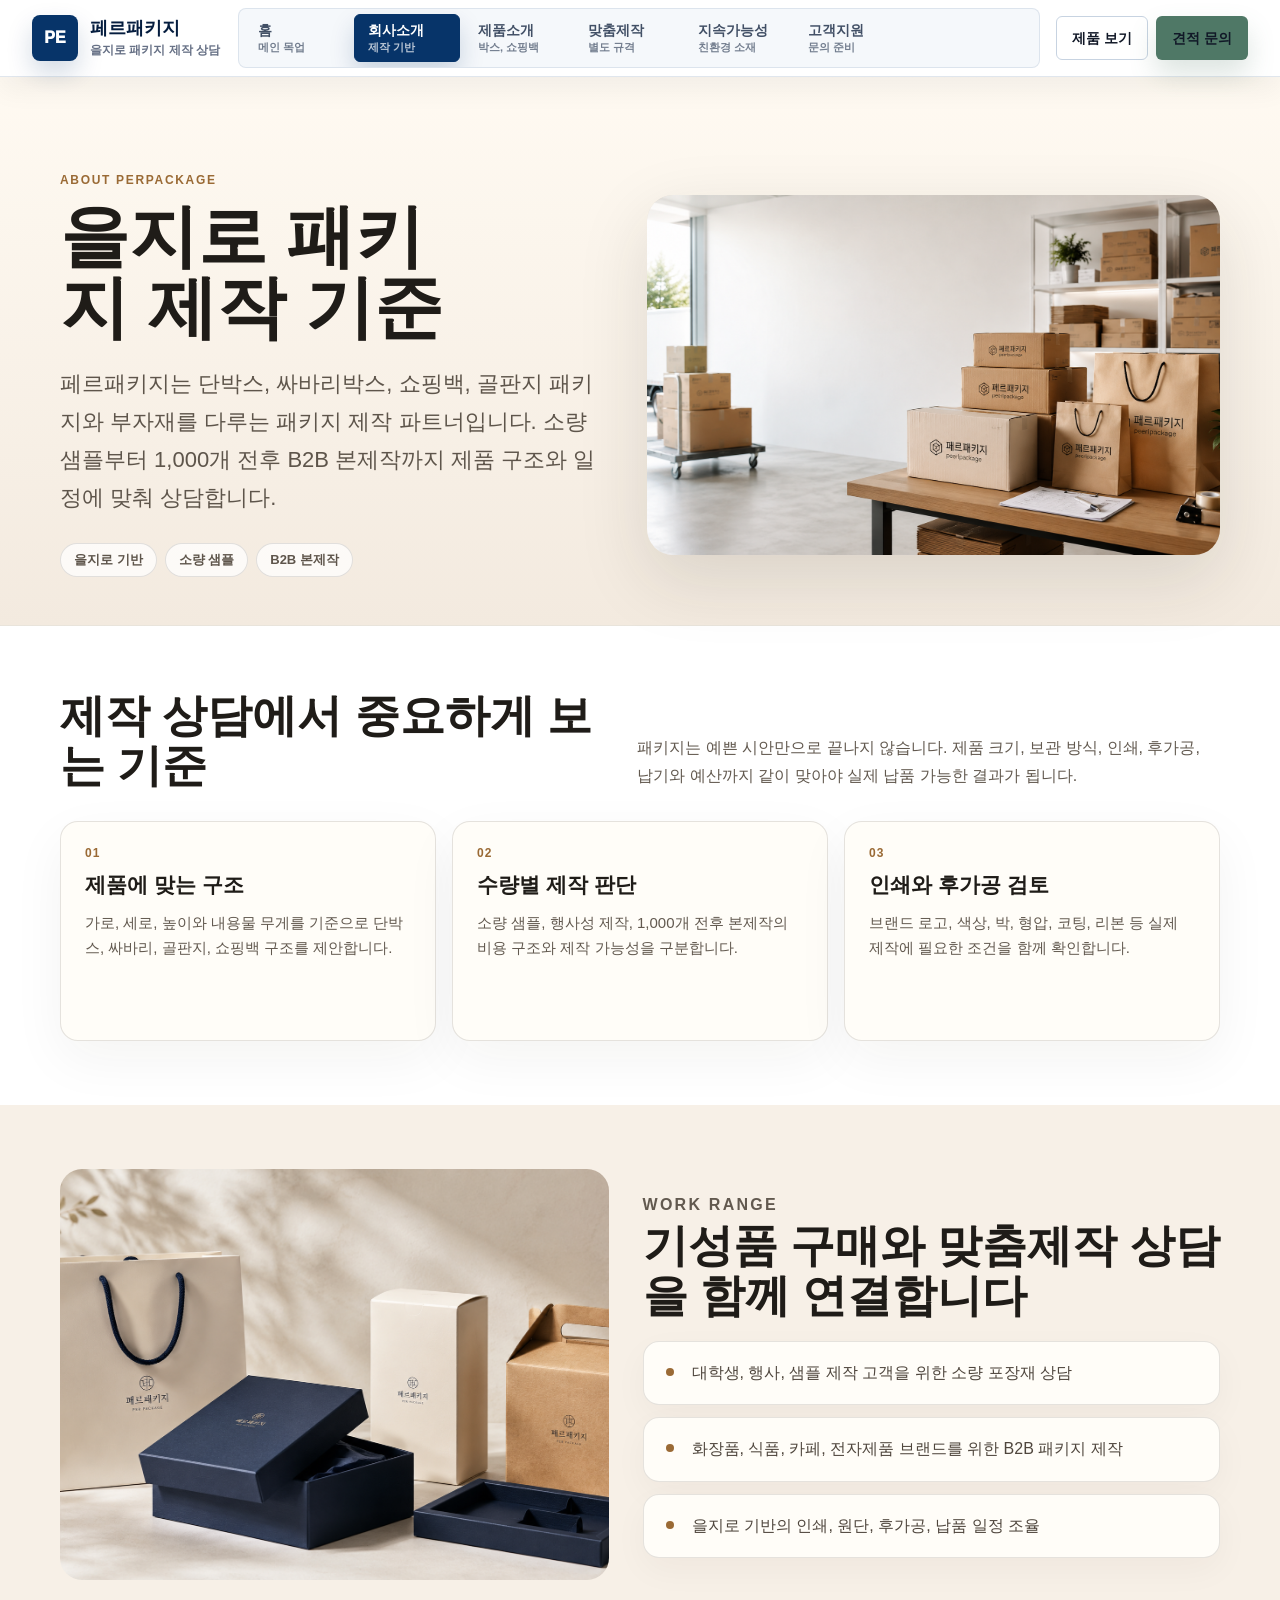
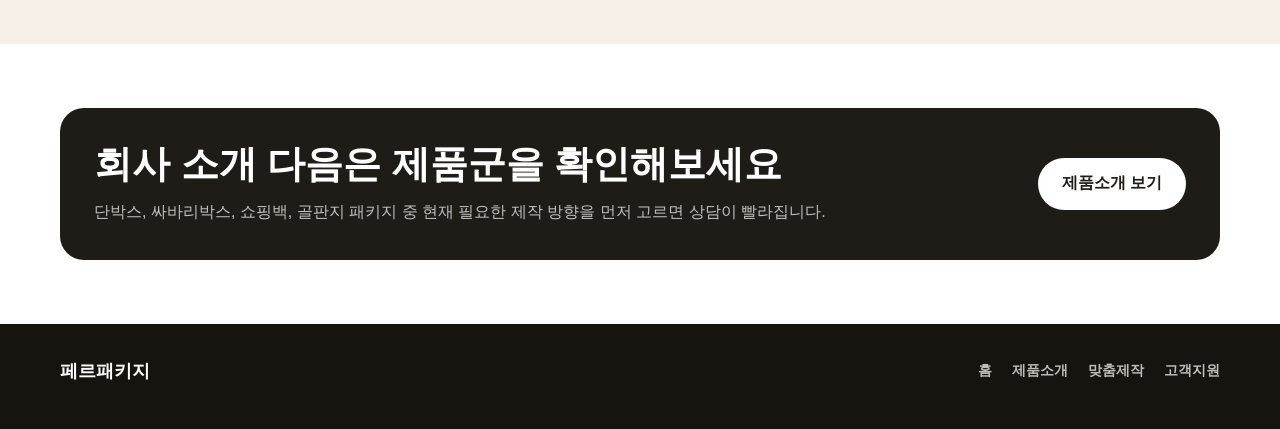
==== commit ea0d8b35: "Polish deployed brand pages" ====
--- a/company.html
+++ b/company.html
@@ -1,4 +1,4 @@
-<!doctype html>
+﻿<!doctype html>
 <html lang="ko">
 <head>
   <meta charset="utf-8">
@@ -10,20 +10,20 @@
   <section class="peerl-home-renewal peerl-subpage" aria-label="페르패키지 회사소개">
     <header class="peerl-home-nav" aria-label="페르패키지 상단 메뉴">
       <div class="peerl-home-nav__inner">
-        <a class="peerl-home-brand" href="index.html" aria-label="페르패키지 홈">
+        <a class="peerl-home-brand" href="/" aria-label="페르패키지 홈">
           <span class="peerl-home-brand__mark">PE</span>
           <span class="peerl-home-brand__text"><strong>페르패키지</strong><em>을지로 패키지 제작 상담</em></span>
         </a>
         <nav class="peerl-home-nav__tabs" aria-label="페이지 바로가기">
-          <a href="index.html"><strong>홈</strong><span>메인 목업</span></a>
-          <a class="is-active" href="company.html"><strong>회사소개</strong><span>제작 기반</span></a>
-          <a href="products.html"><strong>제품소개</strong><span>박스, 쇼핑백</span></a>
-          <a href="custom.html"><strong>맞춤제작</strong><span>별도 규격</span></a>
-          <a href="sustainability.html"><strong>지속가능성</strong><span>친환경 소재</span></a>
-          <a href="contact.html"><strong>고객지원</strong><span>문의 준비</span></a>
+          <a href="/"><strong>홈</strong><span>메인 목업</span></a>
+          <a class="is-active" href="/company"><strong>회사소개</strong><span>제작 기반</span></a>
+          <a href="/products"><strong>제품소개</strong><span>박스, 쇼핑백</span></a>
+          <a href="/custom"><strong>맞춤제작</strong><span>별도 규격</span></a>
+          <a href="/sustainability"><strong>지속가능성</strong><span>친환경 소재</span></a>
+          <a href="/contact"><strong>고객지원</strong><span>문의 준비</span></a>
         </nav>
         <div class="peerl-home-nav__actions">
-          <a class="peerl-home-nav__guide" href="products.html">제품 보기</a>
+          <a class="peerl-home-nav__guide" href="/products">제품 보기</a>
           <a class="peerl-home-nav__quote" href="https://www.pluuug.com/form/TrPLMjXdJ1" target="_blank" rel="noopener">견적 문의</a>
         </div>
       </div>
@@ -34,8 +34,13 @@
         <div class="peerl-sub-inner peerl-sub-hero__grid">
           <div>
             <p class="peerl-sub-kicker">ABOUT PERPACKAGE</p>
-            <h1>을지로에서 패키지 제작을 현실적으로 정리합니다</h1>
+            <h1>을지로 패키지 제작 기준</h1>
             <p class="peerl-sub-lead">페르패키지는 단박스, 싸바리박스, 쇼핑백, 골판지 패키지와 부자재를 다루는 패키지 제작 파트너입니다. 소량 샘플부터 1,000개 전후 B2B 본제작까지 제품 구조와 일정에 맞춰 상담합니다.</p>
+            <div class="peerl-sub-meta" aria-label="회사 주요 특징">
+              <span>을지로 기반</span>
+              <span>소량 샘플</span>
+              <span>B2B 본제작</span>
+            </div>
           </div>
           <figure class="peerl-sub-hero__media">
             <img src="assets/notion-selected/notion-company-production-room.png" alt="페르패키지 패키지 제작 상담 및 생산 공간">
@@ -80,10 +85,21 @@
             <h2>회사 소개 다음은 제품군을 확인해보세요</h2>
             <p>단박스, 싸바리박스, 쇼핑백, 골판지 패키지 중 현재 필요한 제작 방향을 먼저 고르면 상담이 빨라집니다.</p>
           </div>
-          <a href="products.html">제품소개 보기</a>
+          <a href="/products">제품소개 보기</a>
         </div>
       </section>
     </main>
+    <footer class="peerl-sub-footer">
+      <div class="peerl-sub-inner">
+        <strong>페르패키지</strong>
+        <nav aria-label="하단 페이지 이동">
+          <a href="/">홈</a>
+          <a href="/products">제품소개</a>
+          <a href="/custom">맞춤제작</a>
+          <a href="/contact">고객지원</a>
+        </nav>
+      </div>
+    </footer>
   </section>
 </body>
 </html>
--- a/perpackage-main-renewal.css
+++ b/perpackage-main-renewal.css
@@ -2048,3 +2048,239 @@
     line-height: 1.16;
   }
 }
+
+/* v2 detail pass: deployed preview polish */
+.peerl-home-renewal.peerl-subpage {
+  background: #fffaf2;
+}
+
+.peerl-home-renewal .peerl-sub-hero__grid > *,
+.peerl-home-renewal .peerl-sub-head > *,
+.peerl-home-renewal .peerl-sub-card {
+  min-width: 0;
+}
+
+.peerl-home-renewal .peerl-sub-hero {
+  padding-top: 96px;
+}
+
+.peerl-home-renewal .peerl-sub-hero h1 {
+  max-width: 720px;
+  text-wrap: balance;
+}
+
+.peerl-sub-meta {
+  display: flex;
+  flex-wrap: wrap;
+  gap: 8px;
+  margin-top: 26px;
+}
+
+.peerl-sub-meta span {
+  display: inline-flex;
+  align-items: center;
+  min-height: 34px;
+  padding: 0 13px;
+  border: 1px solid rgba(31, 28, 24, 0.12);
+  border-radius: 999px;
+  background: rgba(255, 255, 255, 0.74);
+  color: #5e554b;
+  font-size: 13px;
+  font-weight: 850;
+  letter-spacing: 0;
+}
+
+.peerl-home-renewal .peerl-sub-hero__media {
+  box-shadow: 0 24px 70px rgba(42, 35, 28, 0.13);
+}
+
+.peerl-home-renewal .peerl-sub-card {
+  box-shadow: 0 18px 54px rgba(42, 35, 28, 0.05);
+  transition: transform .2s ease, border-color .2s ease, box-shadow .2s ease;
+}
+
+.peerl-home-renewal .peerl-sub-card:hover {
+  transform: translateY(-3px);
+  border-color: rgba(154, 106, 53, 0.28);
+  box-shadow: 0 24px 72px rgba(42, 35, 28, 0.09);
+}
+
+.peerl-home-renewal .peerl-sub-list li {
+  box-shadow: 0 12px 34px rgba(42, 35, 28, 0.04);
+}
+
+.peerl-sub-footer {
+  padding: 34px 0 46px;
+  border-top: 1px solid rgba(31, 28, 24, 0.1);
+  background: #17130f;
+  color: #fff;
+}
+
+.peerl-sub-footer .peerl-sub-inner {
+  display: flex;
+  align-items: center;
+  justify-content: space-between;
+  gap: 22px;
+}
+
+.peerl-sub-footer strong {
+  font-size: 18px;
+  font-weight: 900;
+}
+
+.peerl-sub-footer nav {
+  display: flex;
+  flex-wrap: wrap;
+  justify-content: flex-end;
+  gap: 14px 20px;
+}
+
+.peerl-sub-footer a {
+  color: rgba(255, 255, 255, 0.72);
+  font-size: 14px;
+  font-weight: 750;
+}
+
+.peerl-sub-footer a:hover {
+  color: #fff;
+}
+
+@media (max-width: 760px) {
+  .peerl-home-renewal .peerl-home-nav__tabs {
+    max-width: 100%;
+    margin-right: 0;
+    margin-left: 0;
+  }
+
+  .peerl-home-renewal .peerl-sub-hero {
+    padding-top: 58px;
+  }
+
+  .peerl-home-renewal .peerl-sub-inner {
+    width: min(100% - 36px, 1160px);
+  }
+
+  .peerl-home-renewal .peerl-sub-hero h1 {
+    max-width: 330px;
+    font-size: 29px;
+    line-height: 1.18;
+    word-break: keep-all;
+    overflow-wrap: break-word;
+  }
+
+  .peerl-home-renewal .peerl-sub-lead {
+    font-size: 16px;
+    line-height: 1.72;
+  }
+
+  .peerl-sub-meta {
+    margin-top: 18px;
+  }
+
+  .peerl-sub-meta span {
+    min-height: 30px;
+    padding: 0 11px;
+    font-size: 12px;
+  }
+
+  .peerl-sub-footer .peerl-sub-inner {
+    align-items: flex-start;
+    flex-direction: column;
+  }
+
+  .peerl-sub-footer nav {
+    justify-content: flex-start;
+  }
+}
+
+/* Mobile overflow guard for deployed subpages */
+@media (max-width: 760px) {
+  html,
+  body {
+    max-width: 100%;
+    overflow-x: hidden;
+  }
+
+  .peerl-home-renewal.peerl-subpage,
+  .peerl-home-renewal.peerl-subpage main,
+  .peerl-home-renewal .peerl-sub-hero,
+  .peerl-home-renewal .peerl-sub-band {
+    width: 100%;
+    max-width: 100%;
+    overflow-x: hidden;
+  }
+
+  .peerl-home-renewal.peerl-subpage .peerl-home-nav,
+  .peerl-home-renewal.peerl-subpage .peerl-home-nav__inner {
+    width: 100%;
+    max-width: 100%;
+  }
+
+  .peerl-home-renewal.peerl-subpage .peerl-home-nav__inner {
+    padding-right: 16px;
+    padding-left: 16px;
+  }
+
+  .peerl-home-renewal.peerl-subpage .peerl-home-nav__tabs {
+    width: 100%;
+    max-width: 100%;
+    overflow-x: auto;
+    overscroll-behavior-inline: contain;
+  }
+
+  .peerl-home-renewal .peerl-sub-inner,
+  .peerl-home-renewal .peerl-sub-hero__grid,
+  .peerl-home-renewal .peerl-sub-head,
+  .peerl-home-renewal .peerl-sub-grid,
+  .peerl-home-renewal .peerl-sub-split,
+  .peerl-home-renewal .peerl-sub-cta,
+  .peerl-home-renewal .peerl-sub-card,
+  .peerl-home-renewal .peerl-sub-hero__media {
+    max-width: 100%;
+    min-width: 0;
+  }
+
+  .peerl-home-renewal .peerl-sub-inner {
+    width: calc(100vw - 36px);
+  }
+
+  .peerl-home-renewal .peerl-sub-hero__grid,
+  .peerl-home-renewal .peerl-sub-grid,
+  .peerl-home-renewal .peerl-sub-grid.cols-4 {
+    grid-template-columns: minmax(0, 1fr);
+  }
+
+  .peerl-home-renewal .peerl-sub-lead,
+  .peerl-home-renewal .peerl-sub-head p,
+  .peerl-home-renewal .peerl-sub-text,
+  .peerl-home-renewal .peerl-sub-card p,
+  .peerl-home-renewal .peerl-sub-list li,
+  .peerl-home-renewal .peerl-sub-cta p {
+    max-width: 100%;
+    white-space: normal;
+    overflow-wrap: anywhere;
+    word-break: break-all;
+  }
+
+  .peerl-home-renewal .peerl-sub-card {
+    overflow: hidden;
+  }
+
+  .peerl-home-renewal .peerl-sub-card img,
+  .peerl-home-renewal .peerl-sub-hero__media img {
+    display: block;
+    max-width: 100%;
+  }
+}
+
+@media (max-width: 520px) {
+  .peerl-home-renewal.peerl-subpage .peerl-sub-inner {
+    width: min(354px, calc(100% - 36px));
+    margin-right: auto;
+    margin-left: 18px;
+  }
+
+  .peerl-home-renewal.peerl-subpage .peerl-sub-hero h1 {
+    max-width: 100%;
+  }
+}
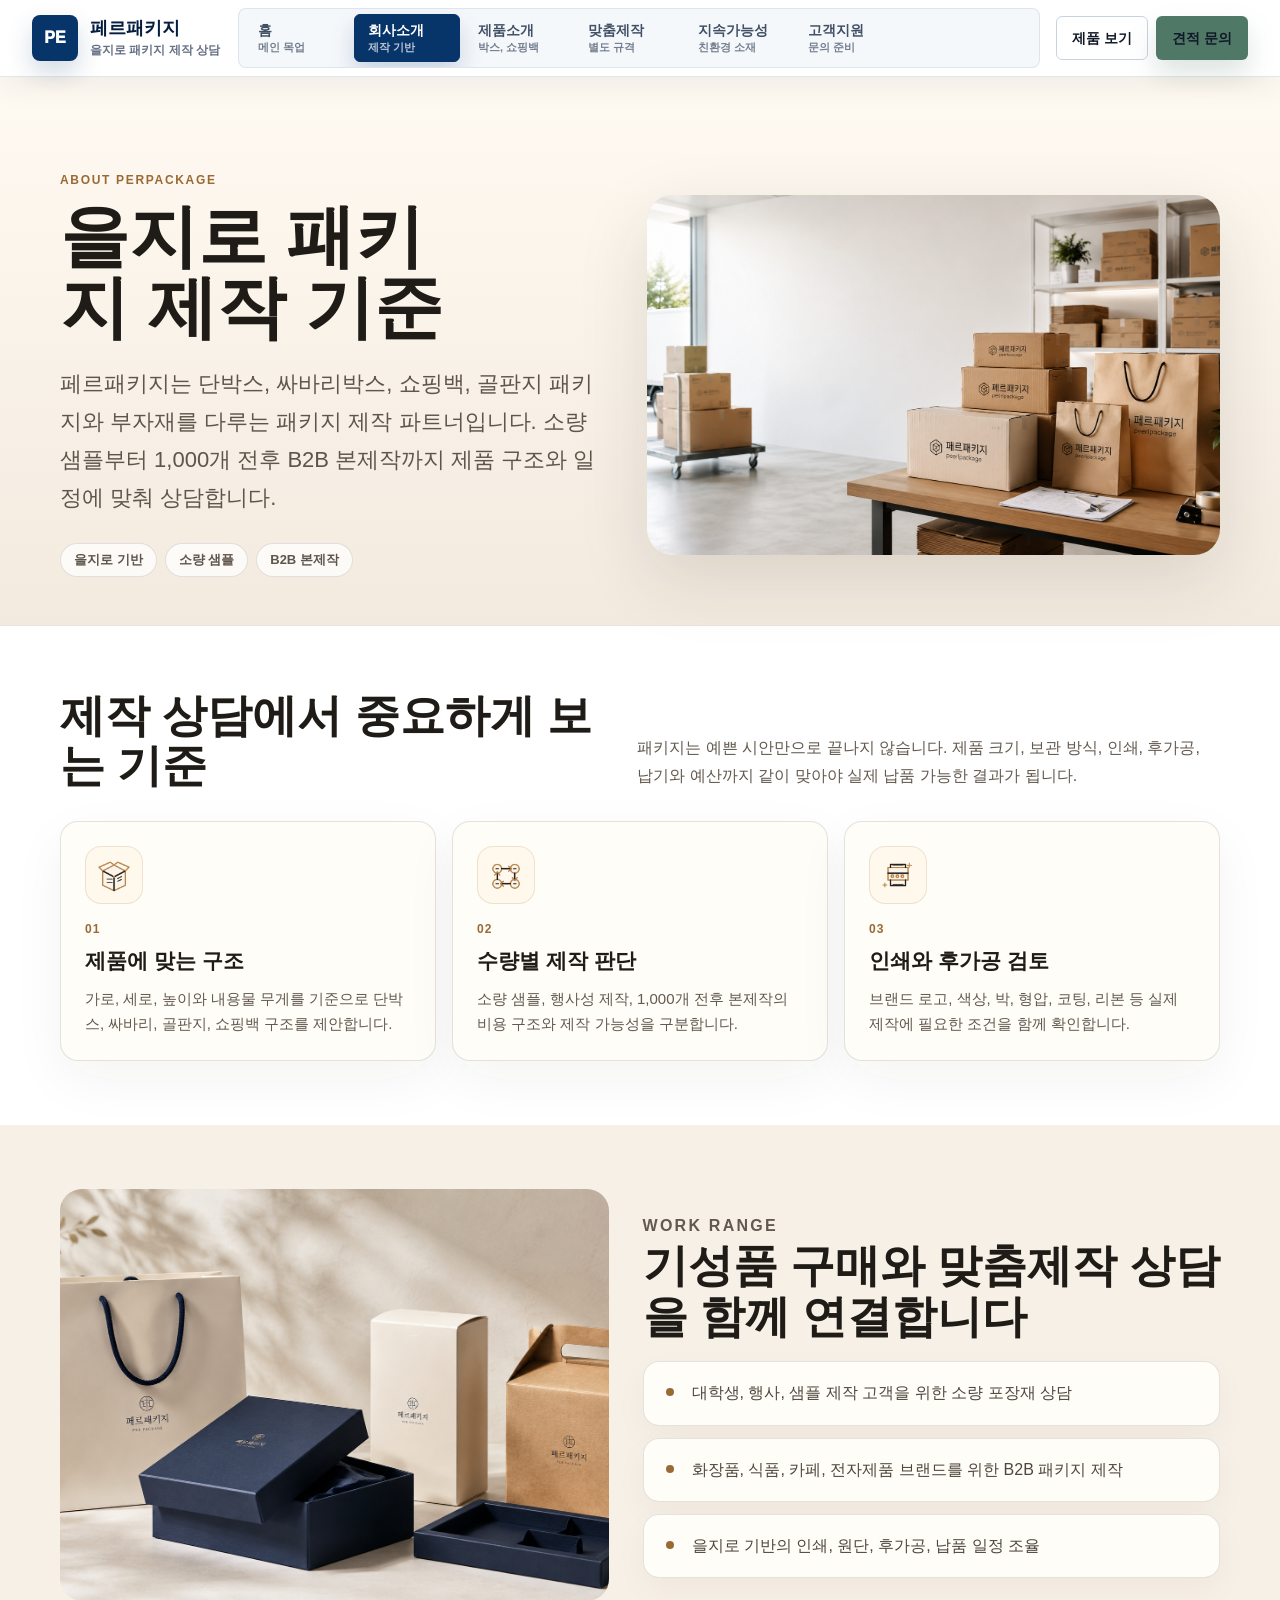
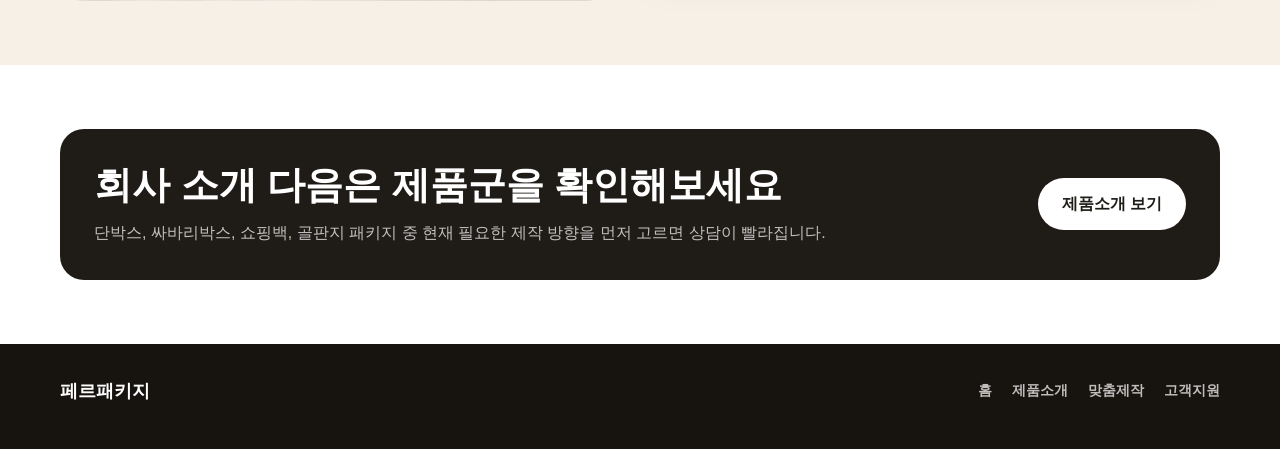
==== commit 35aab74b: "Add Perpackage icon set to homepage" ====
--- a/company.html
+++ b/company.html
@@ -55,9 +55,9 @@
             <p>패키지는 예쁜 시안만으로 끝나지 않습니다. 제품 크기, 보관 방식, 인쇄, 후가공, 납기와 예산까지 같이 맞아야 실제 납품 가능한 결과가 됩니다.</p>
           </div>
           <div class="peerl-sub-grid">
-            <article class="peerl-sub-card"><span>01</span><strong>제품에 맞는 구조</strong><p>가로, 세로, 높이와 내용물 무게를 기준으로 단박스, 싸바리, 골판지, 쇼핑백 구조를 제안합니다.</p></article>
-            <article class="peerl-sub-card"><span>02</span><strong>수량별 제작 판단</strong><p>소량 샘플, 행사성 제작, 1,000개 전후 본제작의 비용 구조와 제작 가능성을 구분합니다.</p></article>
-            <article class="peerl-sub-card"><span>03</span><strong>인쇄와 후가공 검토</strong><p>브랜드 로고, 색상, 박, 형압, 코팅, 리본 등 실제 제작에 필요한 조건을 함께 확인합니다.</p></article>
+            <article class="peerl-sub-card"><img class="peerl-sub-icon" src="assets/icons/peerl/package-box.png" alt=""><span>01</span><strong>제품에 맞는 구조</strong><p>가로, 세로, 높이와 내용물 무게를 기준으로 단박스, 싸바리, 골판지, 쇼핑백 구조를 제안합니다.</p></article>
+            <article class="peerl-sub-card"><img class="peerl-sub-icon" src="assets/icons/peerl/process-steps.png" alt=""><span>02</span><strong>수량별 제작 판단</strong><p>소량 샘플, 행사성 제작, 1,000개 전후 본제작의 비용 구조와 제작 가능성을 구분합니다.</p></article>
+            <article class="peerl-sub-card"><img class="peerl-sub-icon" src="assets/icons/peerl/print-finishing.png" alt=""><span>03</span><strong>인쇄와 후가공 검토</strong><p>브랜드 로고, 색상, 박, 형압, 코팅, 리본 등 실제 제작에 필요한 조건을 함께 확인합니다.</p></article>
           </div>
         </div>
       </section>
--- a/perpackage-main-renewal.css
+++ b/perpackage-main-renewal.css
@@ -2284,3 +2284,72 @@
     max-width: 100%;
   }
 }
+
+/* Perpackage icon image pass */
+.peerl-home-renewal .peerl-home-route-card__icon {
+  width: 64px;
+  height: 64px;
+}
+
+.peerl-home-renewal .peerl-home-route-card__icon img {
+  width: 44px;
+  height: 44px;
+}
+
+.peerl-home-renewal .peerl-home-category a {
+  align-content: start;
+  min-height: 108px;
+  padding-top: 16px;
+}
+
+.peerl-home-renewal .peerl-home-category a > img {
+  width: 34px;
+  height: 34px;
+  margin-bottom: 8px;
+  object-fit: contain;
+}
+
+.peerl-home-renewal .peerl-home-category strong,
+.peerl-home-renewal .peerl-home-category span {
+  position: relative;
+  z-index: 1;
+}
+
+.peerl-home-renewal .peerl-home-service-card span img {
+  width: 30px;
+  height: 30px;
+  object-fit: contain;
+}
+
+.peerl-home-renewal .peerl-home-process-grid img {
+  width: 46px;
+  height: 46px;
+}
+
+.peerl-home-renewal .peerl-sub-card > img.peerl-sub-icon {
+  width: 58px;
+  height: 58px;
+  aspect-ratio: auto;
+  padding: 8px;
+  margin-bottom: 18px;
+  border: 1px solid rgba(154, 106, 53, 0.16);
+  border-radius: 16px;
+  background: #fff8ec;
+  object-fit: contain;
+}
+
+@media (max-width: 760px) {
+  .peerl-home-renewal .peerl-home-category a {
+    min-height: 96px;
+  }
+
+  .peerl-home-renewal .peerl-home-category a > img {
+    width: 30px;
+    height: 30px;
+  }
+
+  .peerl-home-renewal .peerl-home-process-grid img {
+    width: 42px;
+    height: 42px;
+  }
+}
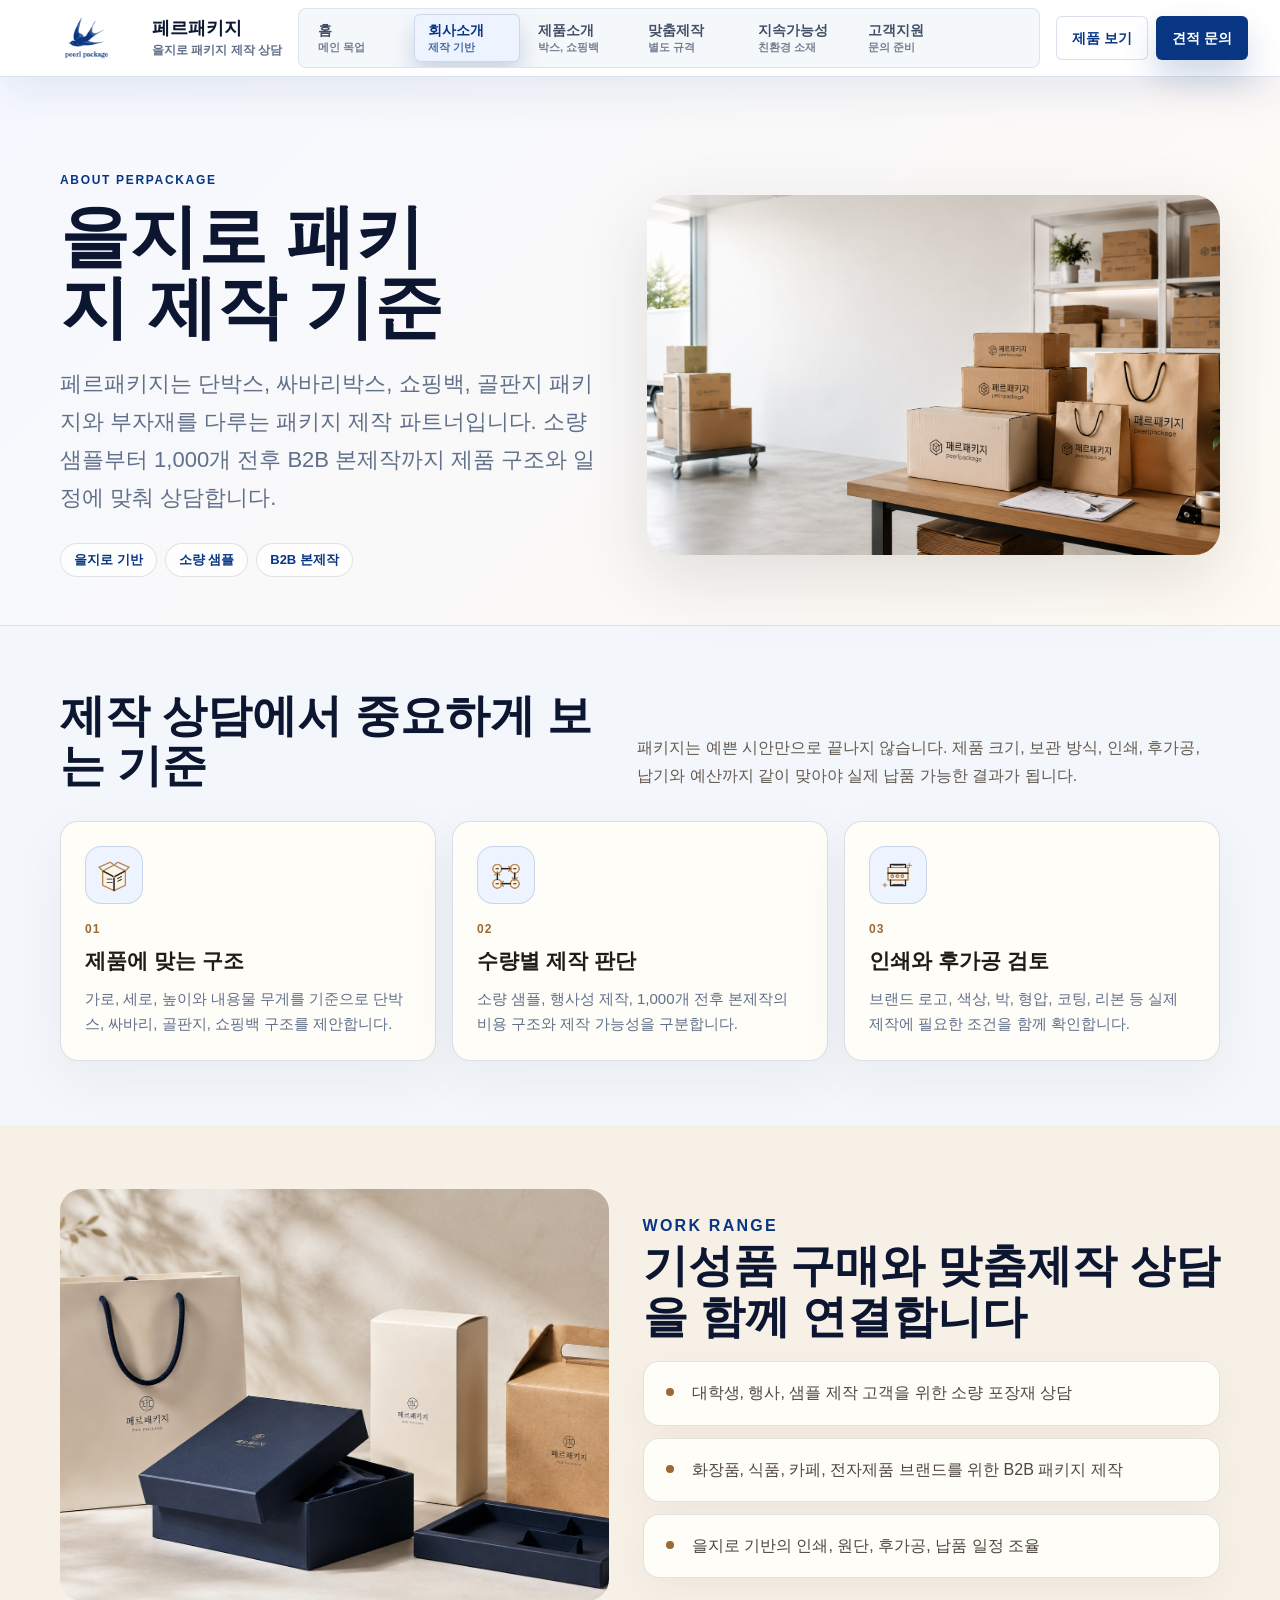
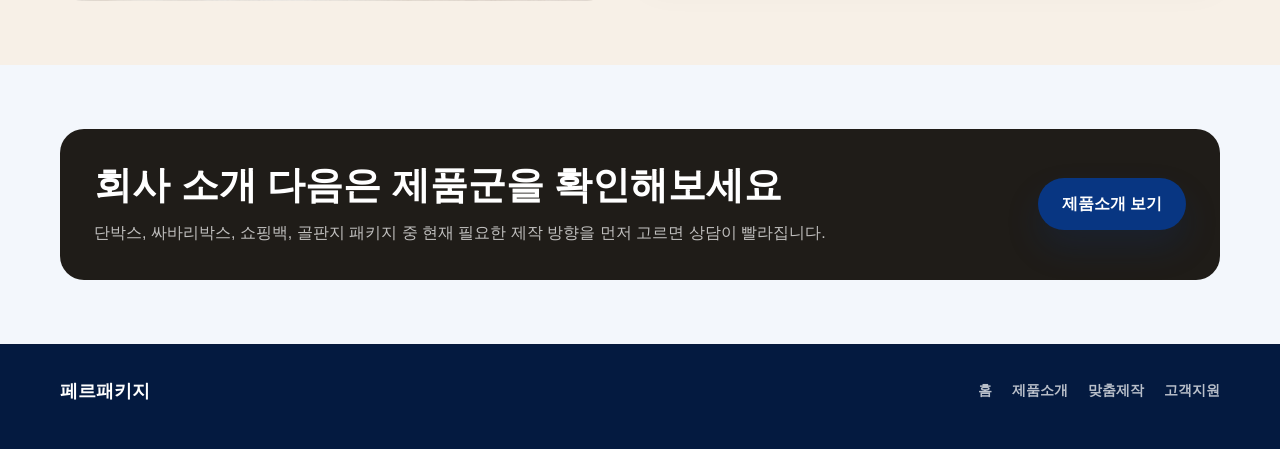
==== commit d335991a: "Apply Perpackage logo color system" ====
--- a/company.html
+++ b/company.html
@@ -11,7 +11,9 @@
     <header class="peerl-home-nav" aria-label="페르패키지 상단 메뉴">
       <div class="peerl-home-nav__inner">
         <a class="peerl-home-brand" href="/" aria-label="페르패키지 홈">
-          <span class="peerl-home-brand__mark">PE</span>
+          <span class="peerl-home-brand__mark peerl-home-brand__mark--logo">
+            <img src="assets/brand/perpackage-logo-crop.png" alt="">
+          </span>
           <span class="peerl-home-brand__text"><strong>페르패키지</strong><em>을지로 패키지 제작 상담</em></span>
         </a>
         <nav class="peerl-home-nav__tabs" aria-label="페이지 바로가기">
--- a/perpackage-main-renewal.css
+++ b/perpackage-main-renewal.css
@@ -2353,3 +2353,258 @@
     height: 42px;
   }
 }
+
+/* Perpackage logo color pass */
+.peerl-home-renewal {
+  --peerl-navy: #083682;
+  --peerl-navy-deep: #041a40;
+  --peerl-ink: #101827;
+  --peerl-muted: #61708a;
+  --peerl-line: #d9e4f3;
+  --peerl-soft: #f3f7fc;
+  --peerl-sage: #8a6a3a;
+  --peerl-paper: #fff9f0;
+  --peerl-gold: #a87535;
+  background: #f7faff;
+}
+
+.peerl-home-renewal .peerl-home-nav {
+  border-bottom-color: rgba(8, 54, 130, 0.14);
+  background: rgba(255, 255, 255, 0.97);
+  box-shadow: 0 16px 40px rgba(8, 54, 130, 0.08);
+}
+
+.peerl-home-renewal .peerl-home-brand__mark--logo {
+  width: 108px;
+  height: 42px;
+  padding: 0;
+  border: 0;
+  border-radius: 0;
+  background: transparent;
+  box-shadow: none;
+  overflow: visible;
+}
+
+.peerl-home-renewal .peerl-home-brand__mark--logo img {
+  display: block;
+  width: 100%;
+  height: 100%;
+  object-fit: contain;
+}
+
+.peerl-home-renewal .peerl-home-brand__text strong,
+.peerl-home-renewal .peerl-home-section-head h2,
+.peerl-home-renewal .peerl-home-route-card strong,
+.peerl-home-renewal .peerl-home-service-card strong,
+.peerl-home-renewal .peerl-home-process-grid strong,
+.peerl-home-renewal .peerl-home-guide-card strong,
+.peerl-home-renewal .peerl-sub-hero h1,
+.peerl-home-renewal .peerl-sub-head h2,
+.peerl-home-renewal .peerl-sub-card h3 {
+  color: #0c1630;
+}
+
+.peerl-home-renewal .peerl-home-brand__text em,
+.peerl-home-renewal .peerl-home-section-head p,
+.peerl-home-renewal .peerl-home-route-card em,
+.peerl-home-renewal .peerl-home-service-card em,
+.peerl-home-renewal .peerl-home-guide-card em,
+.peerl-home-renewal .peerl-sub-lead,
+.peerl-home-renewal .peerl-sub-text,
+.peerl-home-renewal .peerl-sub-card p {
+  color: #61708a;
+}
+
+.peerl-home-renewal .peerl-home-nav__tabs a:hover,
+.peerl-home-renewal .peerl-home-nav__tabs a.is-active,
+.peerl-home-renewal .peerl-home-route-card__action,
+.peerl-home-renewal .peerl-home-category span,
+.peerl-home-renewal .peerl-home-guide-card b,
+.peerl-home-renewal .peerl-sub-kicker,
+.peerl-home-renewal .peerl-sub-meta span {
+  color: #083682;
+}
+
+.peerl-home-renewal .peerl-home-nav__tabs a.is-active {
+  background: #eef4ff;
+  color: #083682;
+}
+
+.peerl-home-renewal .peerl-home-nav__tabs a.is-active strong,
+.peerl-home-renewal .peerl-home-nav__tabs a.is-active span {
+  color: #083682;
+}
+
+.peerl-home-renewal .peerl-home-nav__tabs a.is-active,
+.peerl-home-renewal .peerl-home-nav__guide,
+.peerl-home-renewal .peerl-home-btn--secondary,
+.peerl-home-renewal .peerl-home-category a,
+.peerl-home-renewal .peerl-home-product-card,
+.peerl-home-renewal .peerl-home-service-card,
+.peerl-home-renewal .peerl-home-guide-card,
+.peerl-home-renewal .peerl-sub-card {
+  border-color: rgba(8, 54, 130, 0.15);
+}
+
+.peerl-home-renewal .peerl-home-nav__quote,
+.peerl-home-renewal .peerl-home-btn--primary,
+.peerl-home-renewal .peerl-home-guide-cta a,
+.peerl-home-renewal .peerl-sub-cta a,
+.peerl-home-renewal .peerl-home-sticky-cta a:last-child {
+  background: #083682;
+  color: #fff;
+  box-shadow: 0 18px 34px rgba(8, 54, 130, 0.2);
+}
+
+.peerl-home-renewal .peerl-home-nav__quote:hover,
+.peerl-home-renewal .peerl-home-btn--primary:hover,
+.peerl-home-renewal .peerl-home-guide-cta a:hover,
+.peerl-home-renewal .peerl-sub-cta a:hover,
+.peerl-home-renewal .peerl-home-sticky-cta a:last-child:hover {
+  background: #062b68;
+}
+
+.peerl-home-renewal .peerl-home-nav__guide,
+.peerl-home-renewal .peerl-home-btn--secondary,
+.peerl-home-renewal .peerl-home-sticky-cta a:first-child {
+  background: #fff;
+  color: #083682;
+}
+
+.peerl-home-renewal .peerl-home-hero {
+  background:
+    radial-gradient(circle at 16% 18%, rgba(8, 54, 130, 0.1), transparent 30%),
+    linear-gradient(135deg, #f4f8ff 0%, #fff9f0 54%, #eef4ff 100%);
+}
+
+.peerl-home-renewal .peerl-home-proof,
+.peerl-home-renewal .peerl-home-route-card,
+.peerl-home-renewal .peerl-home-service-visual,
+.peerl-home-renewal .peerl-home-guide-cta,
+.peerl-home-renewal .peerl-sub-hero {
+  border-color: rgba(8, 54, 130, 0.13);
+  background: #fff;
+  box-shadow: 0 22px 60px rgba(8, 54, 130, 0.08);
+}
+
+.peerl-home-renewal .peerl-home-routes,
+.peerl-home-renewal .peerl-home-process,
+.peerl-home-renewal .peerl-home-guide,
+.peerl-home-renewal .peerl-sub-band:nth-of-type(even) {
+  background: #f3f7fc;
+}
+
+.peerl-home-renewal .peerl-home-route-card::before,
+.peerl-home-renewal .peerl-home-process-grid li::after {
+  background: linear-gradient(90deg, #083682, rgba(168, 117, 53, 0.78));
+}
+
+.peerl-home-renewal .peerl-home-route-card__icon,
+.peerl-home-renewal .peerl-home-service-card span,
+.peerl-home-renewal .peerl-home-guide-card span,
+.peerl-home-renewal .peerl-sub-card > img.peerl-sub-icon {
+  border-color: rgba(8, 54, 130, 0.16);
+  background: #eef4ff;
+}
+
+.peerl-home-renewal .peerl-home-route-card__badge,
+.peerl-home-renewal .peerl-home-route-card__no {
+  border-color: rgba(168, 117, 53, 0.28);
+  background: #fff6e8;
+  color: #8a5a20;
+}
+
+.peerl-home-renewal .peerl-home-category a::before,
+.peerl-home-renewal .peerl-home-guide-card b::after {
+  background: #083682;
+}
+
+.peerl-home-renewal .peerl-home-category a::after {
+  background: linear-gradient(180deg, rgba(8, 54, 130, 0.08), rgba(255, 249, 240, 0.7));
+}
+
+.peerl-home-renewal .peerl-home-product-card:hover,
+.peerl-home-renewal .peerl-home-route-card:hover,
+.peerl-home-renewal .peerl-home-service-card:hover,
+.peerl-home-renewal .peerl-home-guide-card:hover,
+.peerl-home-renewal .peerl-sub-card:hover {
+  border-color: rgba(8, 54, 130, 0.28);
+  box-shadow: 0 24px 54px rgba(8, 54, 130, 0.12);
+}
+
+.peerl-home-renewal.peerl-subpage {
+  background: #f7faff;
+}
+
+.peerl-home-renewal .peerl-sub-hero {
+  background: linear-gradient(135deg, #f5f8ff 0%, #fffaf3 100%);
+}
+
+.peerl-home-renewal .peerl-sub-meta span,
+.peerl-home-renewal .peerl-sub-list li::marker {
+  color: #083682;
+}
+
+.peerl-home-renewal .peerl-sub-footer {
+  background: #041a40;
+}
+
+@media (max-width: 760px) {
+  .peerl-home-renewal .peerl-home-brand {
+    gap: 8px;
+  }
+
+  .peerl-home-renewal .peerl-home-brand__mark--logo {
+    width: 92px;
+    height: 36px;
+  }
+
+  .peerl-home-renewal .peerl-home-hero__inner,
+  .peerl-home-renewal .peerl-home-routes,
+  .peerl-home-renewal .peerl-home-split,
+  .peerl-home-renewal .peerl-home-process,
+  .peerl-home-renewal .peerl-home-guide,
+  .peerl-home-renewal .peerl-home-category {
+    width: calc(100vw - 32px);
+    max-width: calc(100vw - 32px);
+  }
+
+  .peerl-home-renewal .peerl-home-hero__visual,
+  .peerl-home-renewal .peerl-home-hero__visual img,
+  .peerl-home-renewal .peerl-home-hero__visual figcaption {
+    width: 100%;
+    max-width: 100%;
+    box-sizing: border-box;
+  }
+
+  .peerl-home-renewal .peerl-home-hero__visual {
+    overflow: hidden;
+  }
+
+  .peerl-home-renewal .peerl-home-hero__visual::before {
+    inset: 18px 10px -10px 40px;
+  }
+
+  .peerl-home-renewal .peerl-home-hero__visual figcaption {
+    max-width: calc(100vw - 32px);
+    white-space: normal !important;
+    word-break: break-all;
+    overflow-wrap: anywhere;
+  }
+
+  .peerl-home-renewal .peerl-home-hero__visual figcaption span {
+    display: block;
+  }
+
+  .peerl-home-renewal .peerl-home-lead,
+  .peerl-home-renewal .peerl-home-section-desc,
+  .peerl-home-renewal .peerl-home-route-card em,
+  .peerl-home-renewal .peerl-home-service-card em,
+  .peerl-home-renewal .peerl-home-guide-card em {
+    width: min(100%, 330px);
+    max-width: calc(100vw - 56px);
+    white-space: normal;
+    word-break: keep-all;
+    overflow-wrap: anywhere;
+  }
+}
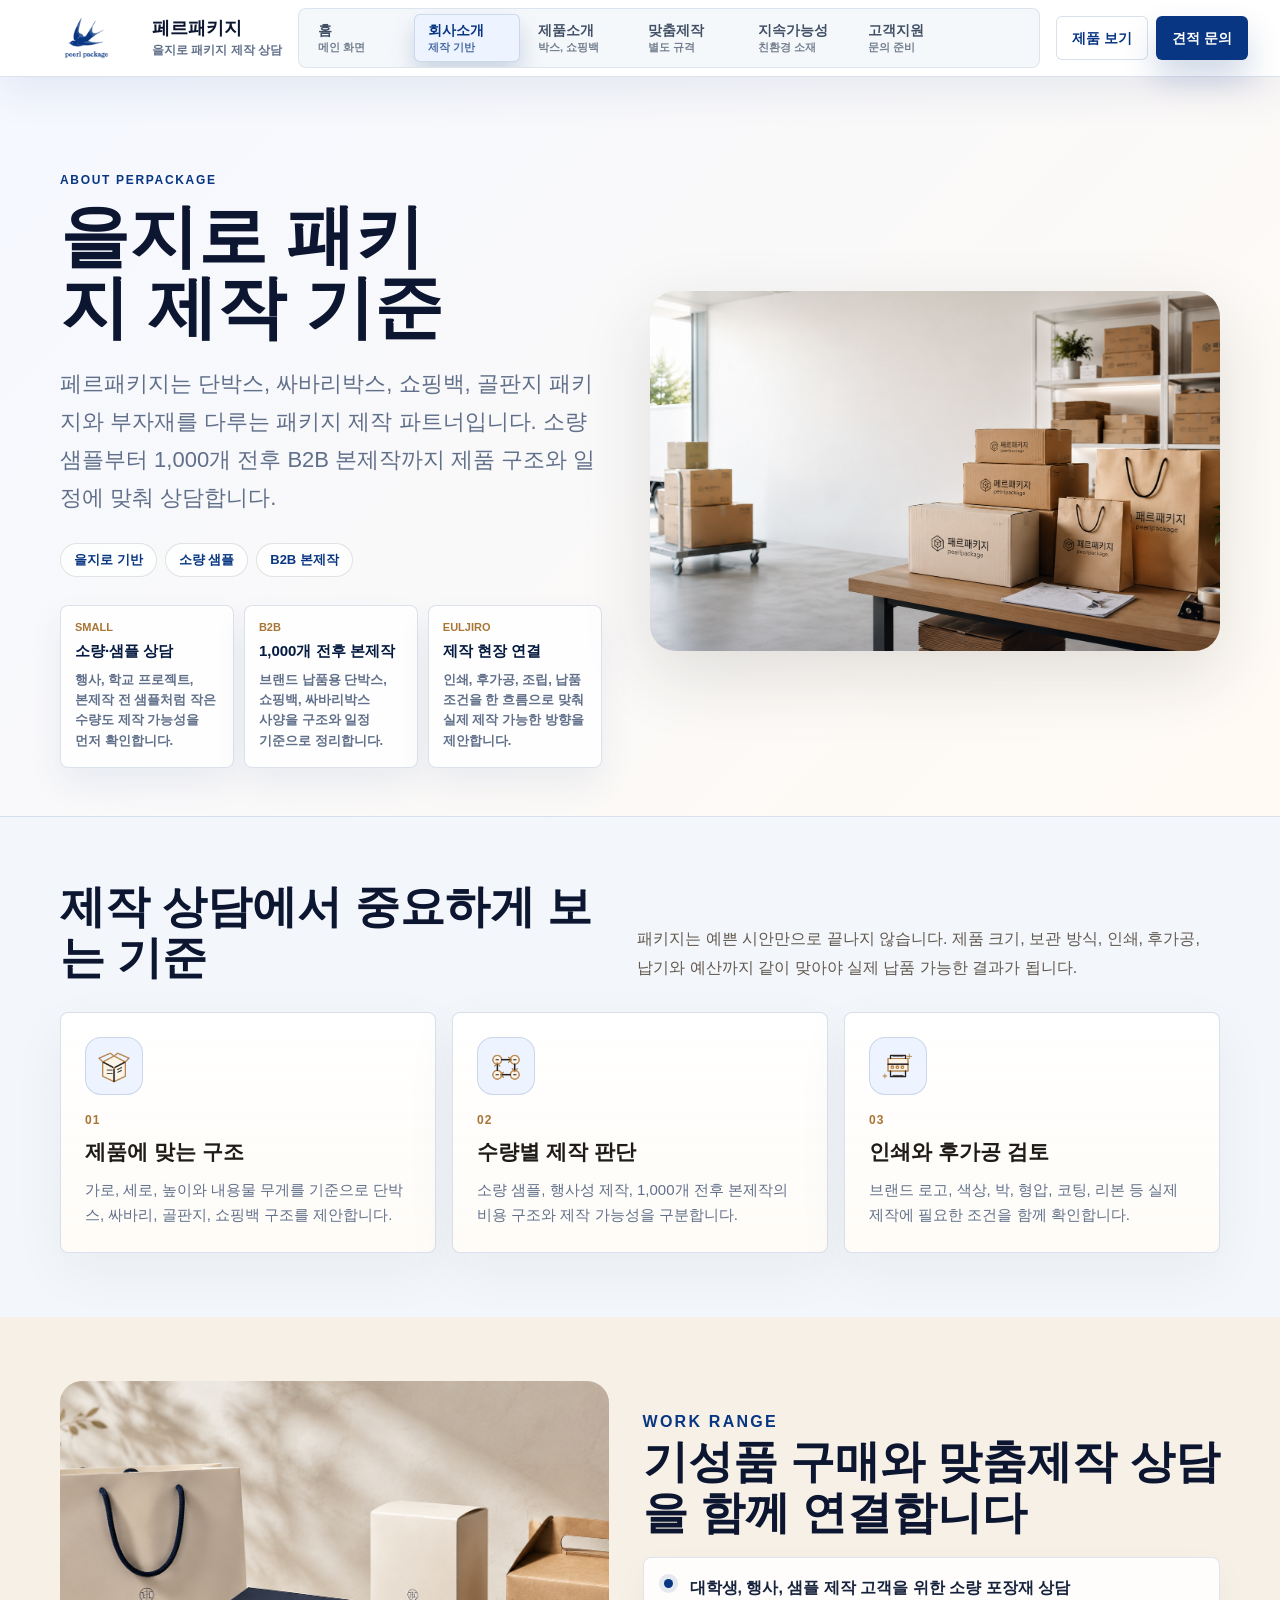
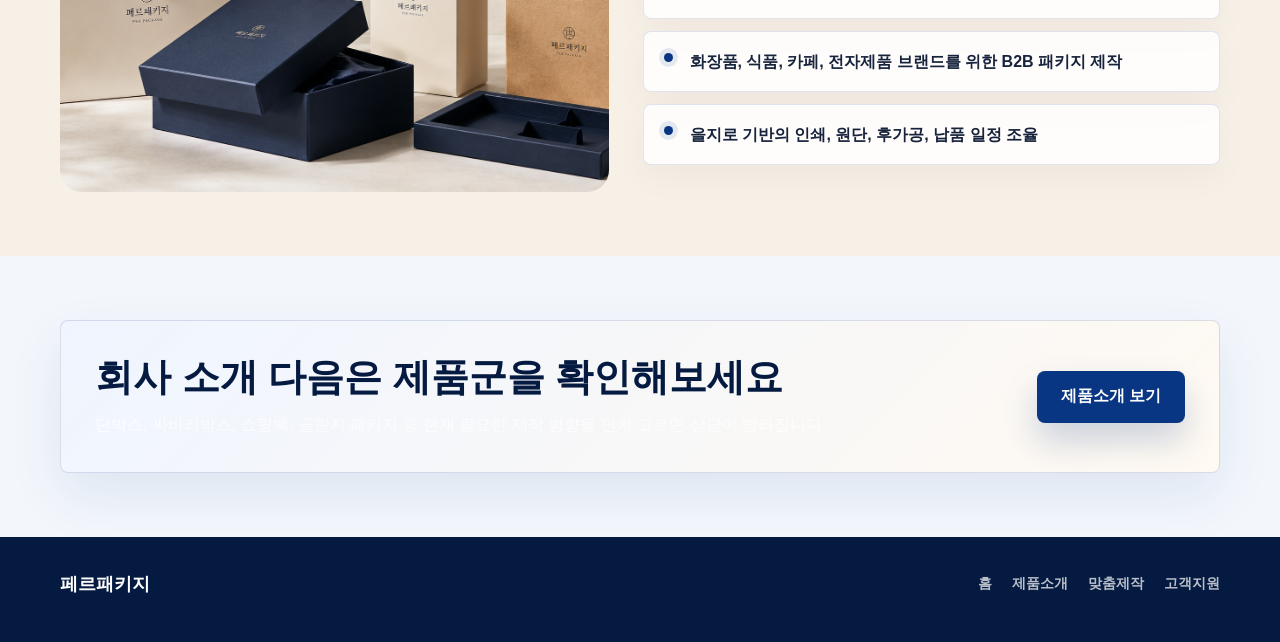
==== commit 19d72556: "Polish Perpackage subpages" ====
--- a/company.html
+++ b/company.html
@@ -17,7 +17,7 @@
           <span class="peerl-home-brand__text"><strong>페르패키지</strong><em>을지로 패키지 제작 상담</em></span>
         </a>
         <nav class="peerl-home-nav__tabs" aria-label="페이지 바로가기">
-          <a href="/"><strong>홈</strong><span>메인 목업</span></a>
+          <a href="/"><strong>홈</strong><span>메인 화면</span></a>
           <a class="is-active" href="/company"><strong>회사소개</strong><span>제작 기반</span></a>
           <a href="/products"><strong>제품소개</strong><span>박스, 쇼핑백</span></a>
           <a href="/custom"><strong>맞춤제작</strong><span>별도 규격</span></a>
@@ -42,6 +42,11 @@
               <span>을지로 기반</span>
               <span>소량 샘플</span>
               <span>B2B 본제작</span>
+            </div>
+            <div class="peerl-sub-snapshot" aria-label="회사소개 핵심 요약">
+              <div><span>SMALL</span><strong>소량·샘플 상담</strong><p>행사, 학교 프로젝트, 본제작 전 샘플처럼 작은 수량도 제작 가능성을 먼저 확인합니다.</p></div>
+              <div><span>B2B</span><strong>1,000개 전후 본제작</strong><p>브랜드 납품용 단박스, 쇼핑백, 싸바리박스 사양을 구조와 일정 기준으로 정리합니다.</p></div>
+              <div><span>EULJIRO</span><strong>제작 현장 연결</strong><p>인쇄, 후가공, 조립, 납품 조건을 한 흐름으로 맞춰 실제 제작 가능한 방향을 제안합니다.</p></div>
             </div>
           </div>
           <figure class="peerl-sub-hero__media">
--- a/perpackage-main-renewal.css
+++ b/perpackage-main-renewal.css
@@ -2608,3 +2608,161 @@
     overflow-wrap: anywhere;
   }
 }
+
+/* Subpage detail pass */
+.peerl-home-renewal.peerl-subpage .peerl-sub-hero__grid {
+  align-items: center;
+  gap: 48px;
+}
+
+.peerl-home-renewal.peerl-subpage .peerl-sub-hero__media {
+  position: relative;
+  overflow: hidden;
+}
+
+.peerl-home-renewal.peerl-subpage .peerl-sub-hero__media::after {
+  content: "";
+  position: absolute;
+  inset: auto 0 0 0;
+  height: 34%;
+  background: linear-gradient(180deg, rgba(4, 26, 64, 0), rgba(4, 26, 64, 0.18));
+  pointer-events: none;
+}
+
+.peerl-sub-snapshot {
+  display: grid;
+  grid-template-columns: repeat(3, minmax(0, 1fr));
+  gap: 10px;
+  margin-top: 28px;
+}
+
+.peerl-sub-snapshot div {
+  min-width: 0;
+  padding: 15px 14px 16px;
+  border: 1px solid rgba(8, 54, 130, 0.14);
+  border-radius: 8px;
+  background: rgba(255, 255, 255, 0.82);
+  box-shadow: 0 16px 34px rgba(8, 54, 130, 0.07);
+}
+
+.peerl-sub-snapshot span {
+  display: block;
+  margin-bottom: 8px;
+  color: #a87535;
+  font-size: 11px;
+  font-weight: 900;
+  letter-spacing: 0;
+}
+
+.peerl-sub-snapshot strong {
+  display: block;
+  color: #041a40;
+  font-size: 15px;
+  line-height: 1.35;
+  font-weight: 900;
+  word-break: keep-all;
+  overflow-wrap: anywhere;
+}
+
+.peerl-sub-snapshot p {
+  margin: 9px 0 0;
+  color: #61708a;
+  font-size: 13px;
+  line-height: 1.56;
+  font-weight: 650;
+  word-break: keep-all;
+  overflow-wrap: anywhere;
+}
+
+.peerl-home-renewal.peerl-subpage .peerl-sub-card {
+  border-radius: 8px;
+  background:
+    linear-gradient(180deg, rgba(255, 255, 255, 0.98), rgba(255, 252, 247, 0.94)),
+    #fff;
+}
+
+.peerl-home-renewal.peerl-subpage .peerl-sub-card span {
+  color: #a87535;
+}
+
+.peerl-home-renewal.peerl-subpage .peerl-sub-list {
+  display: grid;
+  gap: 12px;
+  padding: 0;
+  list-style: none;
+}
+
+.peerl-home-renewal.peerl-subpage .peerl-sub-list li {
+  position: relative;
+  padding: 17px 18px 17px 46px;
+  border: 1px solid rgba(8, 54, 130, 0.12);
+  border-radius: 8px;
+  background: rgba(255, 255, 255, 0.82);
+  color: #17233d;
+  font-weight: 700;
+  line-height: 1.58;
+}
+
+.peerl-home-renewal.peerl-subpage .peerl-sub-list li::before {
+  content: "";
+  position: absolute;
+  top: 21px;
+  left: 20px;
+  width: 9px;
+  height: 9px;
+  border-radius: 50%;
+  background: #083682;
+  box-shadow: 0 0 0 5px rgba(8, 54, 130, 0.1);
+}
+
+.peerl-home-renewal.peerl-subpage .peerl-sub-cta {
+  border: 1px solid rgba(8, 54, 130, 0.14);
+  border-radius: 8px;
+  background:
+    linear-gradient(135deg, rgba(238, 244, 255, 0.92), rgba(255, 249, 240, 0.9)),
+    #fff;
+  box-shadow: 0 22px 54px rgba(8, 54, 130, 0.09);
+}
+
+.peerl-home-renewal.peerl-subpage .peerl-sub-cta h2 {
+  color: #041a40;
+}
+
+.peerl-home-renewal.peerl-subpage .peerl-sub-cta a {
+  border-radius: 8px;
+}
+
+@media (max-width: 900px) {
+  .peerl-sub-snapshot {
+    grid-template-columns: minmax(0, 1fr);
+  }
+}
+
+@media (max-width: 760px) {
+  .peerl-home-renewal.peerl-subpage .peerl-sub-hero__grid {
+    gap: 24px;
+  }
+
+  .peerl-sub-snapshot {
+    margin-top: 22px;
+  }
+
+  .peerl-sub-snapshot div {
+    padding: 14px;
+  }
+
+  .peerl-sub-snapshot strong {
+    font-size: 14px;
+  }
+
+  .peerl-sub-snapshot p,
+  .peerl-home-renewal.peerl-subpage .peerl-sub-list li {
+    font-size: 13px;
+    word-break: keep-all;
+    overflow-wrap: anywhere;
+  }
+
+  .peerl-home-renewal.peerl-subpage .peerl-sub-list li {
+    padding-right: 14px;
+  }
+}
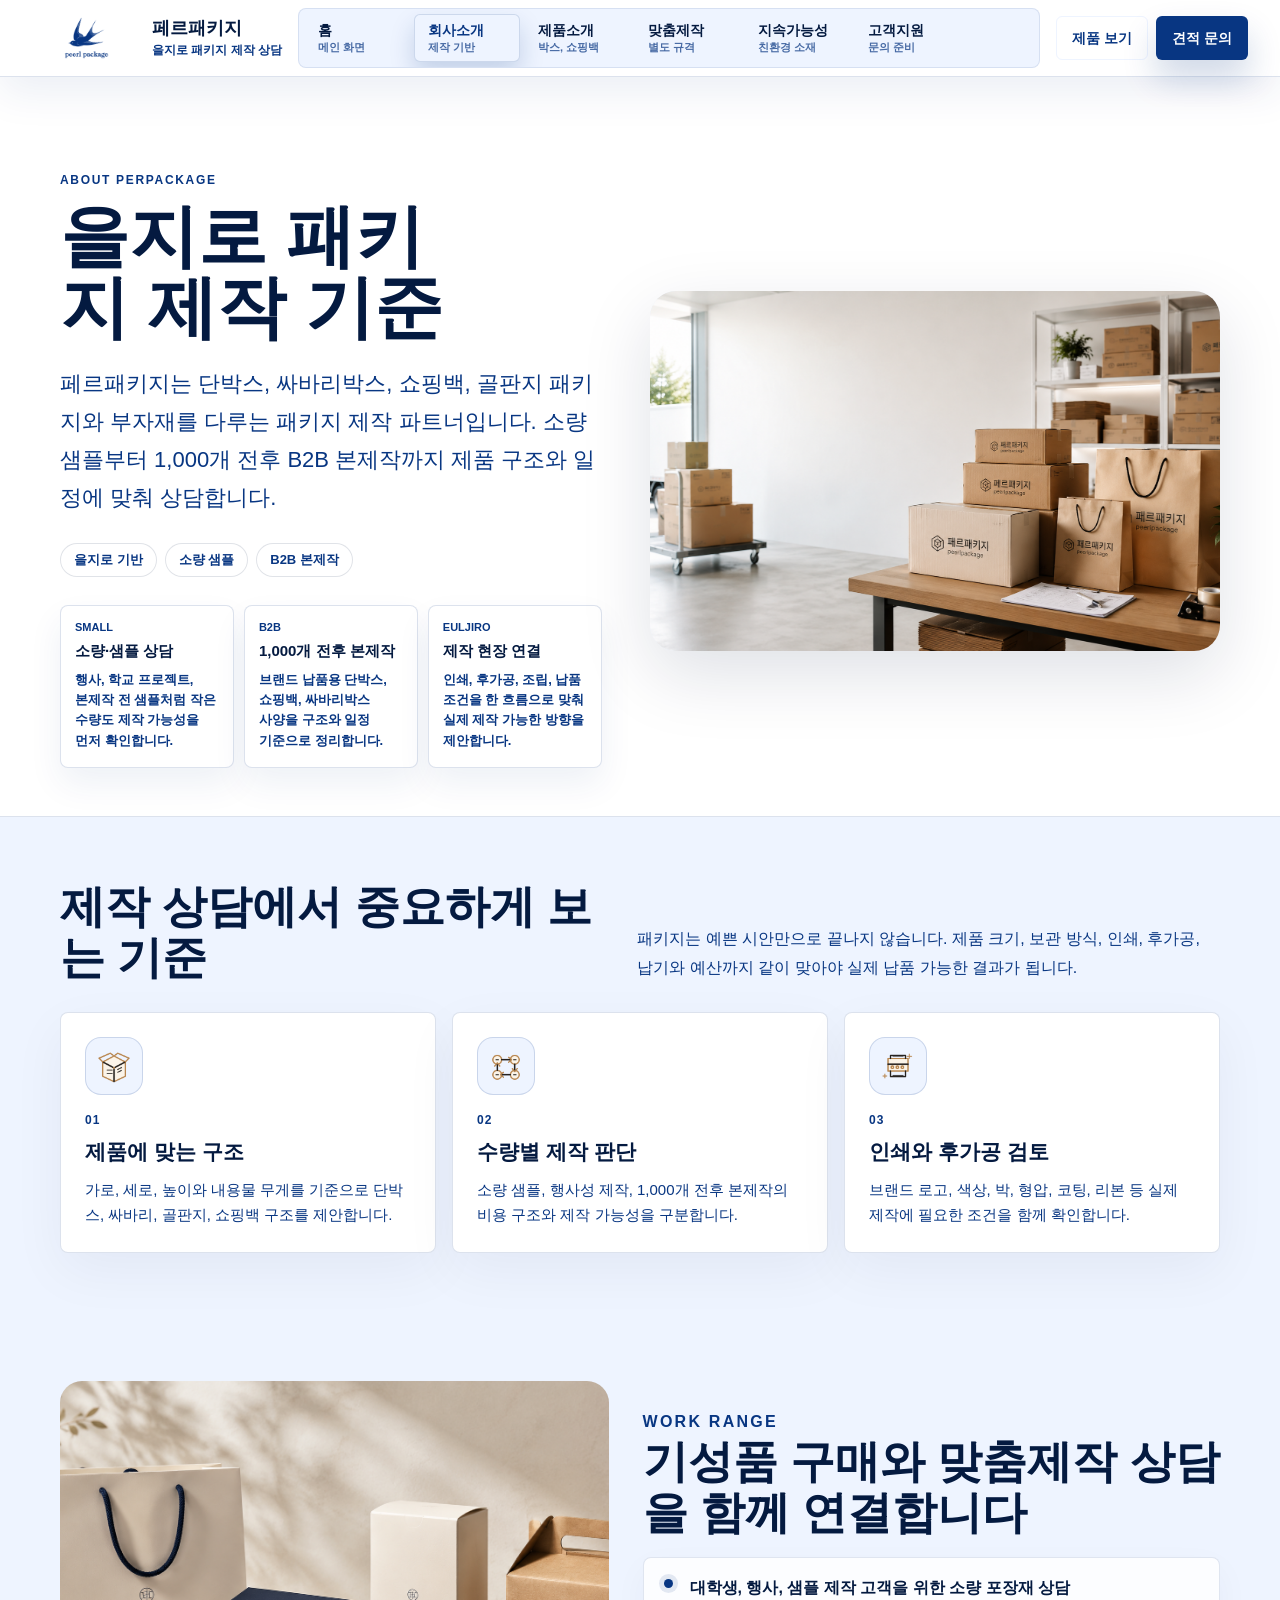
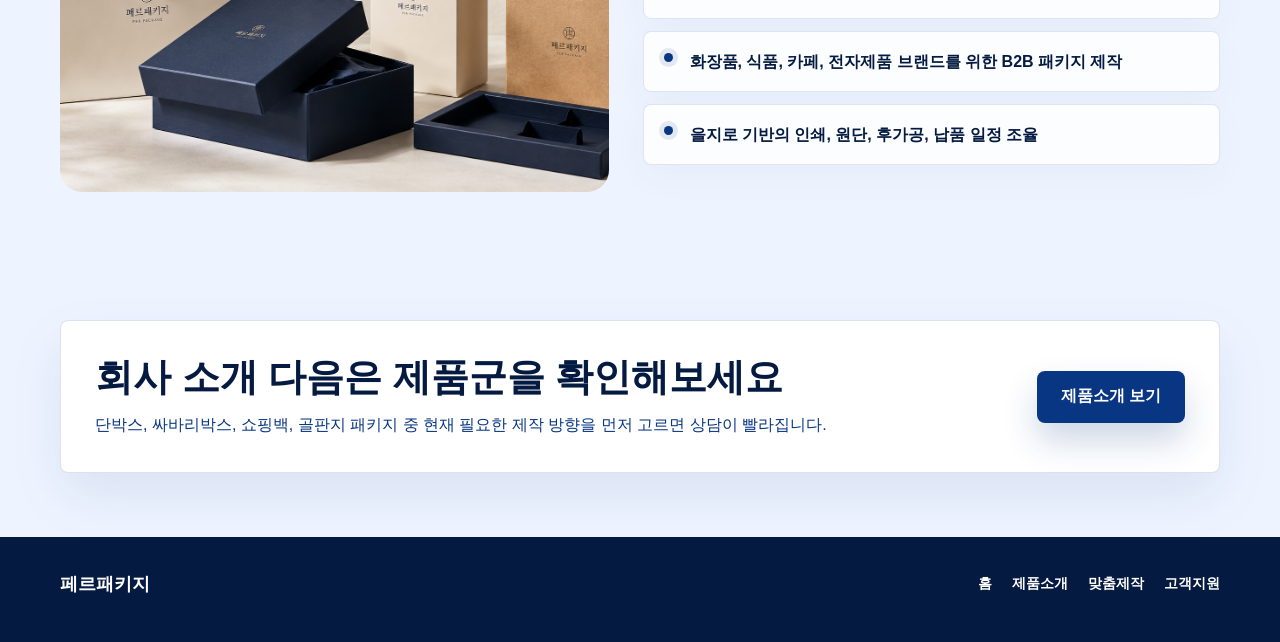
==== commit d6ce615b: "Apply strict Perpackage logo color palette" ====
--- a/company.html
+++ b/company.html
@@ -69,7 +69,7 @@
         </div>
       </section>
 
-      <section class="peerl-sub-band is-warm">
+      <section class="peerl-sub-band is-soft">
         <div class="peerl-sub-inner peerl-sub-split">
           <img src="assets/notion-selected/notion-hero-packaging-set.png" alt="페르패키지 패키지 제품 구성">
           <div>
--- a/perpackage-main-renewal.css
+++ b/perpackage-main-renewal.css
@@ -37,13 +37,13 @@
 
 .peerl-subpage {
   min-height: 100vh;
-  background: #fffaf2;
+  background: #eef4ff;
 }
 
 .peerl-sub-hero {
   padding: 86px 0 48px;
-  background: linear-gradient(180deg, #fffaf2 0%, #f3eadf 100%);
-  border-bottom: 1px solid rgba(42, 35, 28, 0.1);
+  background: linear-gradient(180deg, #eef4ff 0%, #eef4ff 100%);
+  border-bottom: 1px solid rgba(4, 26, 64, 0.1);
 }
 
 .peerl-sub-inner {
@@ -60,7 +60,7 @@
 
 .peerl-sub-kicker {
   margin: 0 0 14px;
-  color: #9a6a35;
+  color: #083682;
   font-size: 12px;
   font-weight: 900;
   letter-spacing: 0.14em;
@@ -69,7 +69,7 @@
 
 .peerl-sub-hero h1 {
   margin: 0;
-  color: #1f1c18;
+  color: #041a40;
   font-size: clamp(34px, 5.4vw, 72px);
   line-height: 1.03;
   letter-spacing: 0;
@@ -80,7 +80,7 @@
 .peerl-sub-lead {
   margin: 22px 0 0;
   max-width: 650px;
-  color: #5e554b;
+  color: #041a40;
   font-size: clamp(17px, 1.8vw, 22px);
   line-height: 1.72;
   overflow-wrap: anywhere;
@@ -93,7 +93,7 @@
   min-height: 360px;
   border-radius: 26px;
   overflow: hidden;
-  background: #ede2d6;
+  background: #eef4ff;
 }
 
 .peerl-sub-hero__media img {
@@ -105,11 +105,11 @@
 
 .peerl-sub-band {
   padding: 64px 0;
-  background: #fff;
-}
-
-.peerl-sub-band.is-warm {
-  background: #f7f0e7;
+  background: #ffffff;
+}
+
+.peerl-sub-band.is-soft {
+  background: #eef4ff;
 }
 
 .peerl-sub-head {
@@ -122,7 +122,7 @@
 
 .peerl-sub-head h2 {
   margin: 0;
-  color: #1f1c18;
+  color: #041a40;
   font-size: clamp(28px, 3.5vw, 46px);
   line-height: 1.13;
   letter-spacing: 0;
@@ -131,7 +131,7 @@
 .peerl-sub-head p,
 .peerl-sub-text {
   margin: 0;
-  color: #62594f;
+  color: #041a40;
   font-size: 16px;
   line-height: 1.78;
   overflow-wrap: anywhere;
@@ -153,10 +153,10 @@
   flex-direction: column;
   min-height: 220px;
   padding: 24px;
-  border: 1px solid rgba(42, 35, 28, 0.12);
+  border: 1px solid rgba(4, 26, 64, 0.12);
   border-radius: 18px;
-  background: #fffdf8;
-  color: #1f1c18;
+  background: #eef4ff;
+  color: #041a40;
 }
 
 .peerl-sub-card img {
@@ -165,11 +165,11 @@
   object-fit: cover;
   border-radius: 14px;
   margin-bottom: 18px;
-  background: #eee5da;
+  background: #eef4ff;
 }
 
 .peerl-sub-card span {
-  color: #9a6a35;
+  color: #083682;
   font-size: 12px;
   font-weight: 900;
   letter-spacing: 0.1em;
@@ -185,7 +185,7 @@
 
 .peerl-sub-card p {
   margin: 12px 0 0;
-  color: #62594f;
+  color: #041a40;
   font-size: 15px;
   line-height: 1.65;
   overflow-wrap: anywhere;
@@ -203,10 +203,10 @@
 .peerl-sub-list li {
   position: relative;
   padding: 18px 20px 18px 48px;
-  border: 1px solid rgba(42, 35, 28, 0.12);
+  border: 1px solid rgba(4, 26, 64, 0.12);
   border-radius: 16px;
-  background: #fffdf8;
-  color: #4f463d;
+  background: #eef4ff;
+  color: #041a40;
   line-height: 1.65;
 }
 
@@ -218,7 +218,7 @@
   width: 8px;
   height: 8px;
   border-radius: 999px;
-  background: #9a6a35;
+  background: #083682;
 }
 
 .peerl-sub-split {
@@ -233,7 +233,7 @@
   border-radius: 22px;
   aspect-ratio: 4 / 3;
   object-fit: cover;
-  background: #eee5da;
+  background: #eef4ff;
 }
 
 .peerl-sub-cta {
@@ -243,8 +243,8 @@
   align-items: center;
   padding: 34px;
   border-radius: 24px;
-  background: #1f1c18;
-  color: #fff;
+  background: #041a40;
+  color: #ffffff;
 }
 
 .peerl-sub-cta h2 {
@@ -255,7 +255,7 @@
 
 .peerl-sub-cta p {
   margin: 12px 0 0;
-  color: rgba(255,255,255,0.72);
+  color: rgba(255, 255, 255,0.72);
   line-height: 1.7;
 }
 
@@ -266,8 +266,8 @@
   min-height: 52px;
   padding: 0 24px;
   border-radius: 999px;
-  background: #fff;
-  color: #1f1c18;
+  background: #ffffff;
+  color: #041a40;
   font-weight: 900;
   white-space: nowrap;
 }
@@ -339,19 +339,19 @@
 }
 
 .peerl-home-renewal .peerl-sub-cta a {
-  color: #1f1c18;
+  color: #041a40;
 }
 
 .peerl-home-renewal {
-  --peerl-navy: #073469;
-  --peerl-navy-deep: #051d3f;
-  --peerl-ink: #111827;
-  --peerl-muted: #667085;
-  --peerl-line: #dce5ef;
-  --peerl-soft: #f5f8fb;
-  --peerl-sage: #4f7866;
-  --peerl-paper: #fffaf2;
-  --peerl-gold: #b7904f;
+  --peerl-navy: #083682;
+  --peerl-navy-deep: #041a40;
+  --peerl-ink: #041a40;
+  --peerl-muted: #083682;
+  --peerl-line: #eef4ff;
+  --peerl-soft: #eef4ff;
+  --peerl-accent: #083682;
+  --peerl-panel-soft: #eef4ff;
+  --peerl-accent-strong: #083682;
   width: 100%;
   overflow-x: hidden;
   background: #ffffff;
@@ -373,9 +373,9 @@
   position: sticky;
   top: var(--peerl-home-nav-offset, 0px);
   z-index: 80;
-  border-bottom: 1px solid rgba(7, 52, 105, .12);
+  border-bottom: 1px solid rgba(8, 54, 130, .12);
   background: rgba(255, 255, 255, .96);
-  box-shadow: 0 12px 28px rgba(15, 23, 42, .055);
+  box-shadow: 0 12px 28px rgba(4, 26, 64, .055);
   backdrop-filter: blur(16px);
 }
 
@@ -409,7 +409,7 @@
   line-height: 1;
   font-weight: 950;
   letter-spacing: 0;
-  box-shadow: 0 12px 26px rgba(7, 52, 105, .18);
+  box-shadow: 0 12px 26px rgba(8, 54, 130, .18);
 }
 
 .peerl-home-brand__text {
@@ -428,7 +428,7 @@
 }
 
 .peerl-home-brand__text em {
-  color: #667085;
+  color: #083682;
   font-size: 12px;
   line-height: 1.2;
   font-style: normal;
@@ -444,9 +444,9 @@
   min-width: 0;
   gap: 4px;
   padding: 5px;
-  border: 1px solid rgba(7, 52, 105, .1);
+  border: 1px solid rgba(8, 54, 130, .1);
   border-radius: 8px;
-  background: #f5f8fb;
+  background: #eef4ff;
   overflow-x: auto;
   scrollbar-width: none;
 }
@@ -465,13 +465,13 @@
   padding: 7px 13px;
   border: 1px solid transparent;
   border-radius: 6px;
-  color: #425066;
+  color: #041a40;
   transition: background 180ms ease, color 180ms ease, border-color 180ms ease, box-shadow 180ms ease, transform 180ms ease;
 }
 
 .peerl-home-nav__tabs a:hover {
   transform: translateY(-1px);
-  border-color: rgba(7, 52, 105, .14);
+  border-color: rgba(8, 54, 130, .14);
   background: #ffffff;
   color: var(--peerl-navy);
 }
@@ -480,7 +480,7 @@
   border-color: var(--peerl-navy);
   background: var(--peerl-navy);
   color: #ffffff;
-  box-shadow: 0 12px 24px rgba(7, 52, 105, .18);
+  box-shadow: 0 12px 24px rgba(8, 54, 130, .18);
 }
 
 .peerl-home-nav__tabs strong {
@@ -523,26 +523,26 @@
 }
 
 .peerl-home-nav__guide {
-  border-color: #c7d3e1;
+  border-color: #eef4ff;
   background: #ffffff;
   color: var(--peerl-navy);
 }
 
 .peerl-home-nav__quote {
-  background: var(--peerl-sage);
+  background: var(--peerl-accent);
   color: #ffffff;
-  box-shadow: 0 14px 28px rgba(79, 120, 102, .2);
+  box-shadow: 0 14px 28px rgba(8, 54, 130, .2);
 }
 
 .peerl-home-nav__guide:hover,
 .peerl-home-nav__quote:hover {
   transform: translateY(-1px);
-  box-shadow: 0 16px 30px rgba(15, 23, 42, .11);
+  box-shadow: 0 16px 30px rgba(4, 26, 64, .11);
 }
 
 .peerl-home-nav__quote:hover {
-  background: #446f5d;
-  box-shadow: 0 18px 34px rgba(79, 120, 102, .24);
+  background: #083682;
+  box-shadow: 0 18px 34px rgba(8, 54, 130, .24);
 }
 
 #peerl-home-ready,
@@ -557,9 +557,9 @@
   overflow: hidden;
   border-bottom: 1px solid var(--peerl-line);
   background:
-    radial-gradient(circle at 74% 20%, rgba(79, 120, 102, .16), transparent 34%),
-    linear-gradient(90deg, rgba(255, 255, 255, .98), rgba(255, 255, 255, .86) 44%, rgba(245, 239, 228, .68)),
-    linear-gradient(180deg, #fbfaf7 0%, #eef4f7 100%);
+    radial-gradient(circle at 74% 20%, rgba(8, 54, 130, .16), transparent 34%),
+    linear-gradient(90deg, rgba(255, 255, 255, .98), rgba(255, 255, 255, .86) 44%, rgba(238, 244, 255, .68)),
+    linear-gradient(180deg, #eef4ff 0%, #eef4ff 100%);
 }
 
 .peerl-home-hero__inner {
@@ -599,7 +599,7 @@
 .peerl-home-lead {
   width: min(560px, 100%);
   margin: 24px 0 0;
-  color: #39475b;
+  color: #041a40;
   font-size: 20px;
   line-height: 1.7;
   font-weight: 600;
@@ -640,11 +640,11 @@
 .peerl-home-renewal .peerl-home-btn--primary {
   background: var(--peerl-navy);
   color: #ffffff;
-  box-shadow: 0 16px 32px rgba(7, 52, 105, .18);
+  box-shadow: 0 16px 32px rgba(8, 54, 130, .18);
 }
 
 .peerl-home-renewal .peerl-home-btn--secondary {
-  border-color: #b8c6d7;
+  border-color: #eef4ff;
   background: #ffffff;
   color: var(--peerl-navy);
 }
@@ -652,7 +652,7 @@
 .peerl-home-btn:hover,
 .peerl-home-btn:focus-visible {
   transform: translateY(-2px);
-  box-shadow: 0 18px 34px rgba(15, 23, 42, .14);
+  box-shadow: 0 18px 34px rgba(4, 26, 64, .14);
 }
 
 .peerl-home-btn:focus-visible,
@@ -670,7 +670,7 @@
 .peerl-home-sticky-cta a:focus-visible,
 .peerl-home-faq details:focus-within,
 .peerl-home-consult a:focus-visible {
-  outline: 3px solid rgba(79, 120, 102, .35);
+  outline: 3px solid rgba(8, 54, 130, .35);
   outline-offset: 3px;
 }
 
@@ -685,7 +685,7 @@
 .peerl-home-proof div {
   min-height: 86px;
   padding: 16px;
-  border: 1px solid rgba(7, 52, 105, .12);
+  border: 1px solid rgba(8, 54, 130, .12);
   border-radius: 8px;
   background: rgba(255, 255, 255, .74);
 }
@@ -698,7 +698,7 @@
 
 .peerl-home-proof dd {
   margin: 6px 0 0;
-  color: #596678;
+  color: #083682;
   font-size: 14px;
   line-height: 1.45;
   font-weight: 650;
@@ -716,7 +716,7 @@
   position: absolute;
   inset: 24px -18px -18px 42px;
   border-radius: 8px;
-  background: #e8ded0;
+  background: #eef4ff;
   z-index: -1;
 }
 
@@ -726,7 +726,7 @@
   object-fit: cover;
   object-position: center;
   border-radius: 8px;
-  box-shadow: 0 34px 82px rgba(15, 23, 42, .18);
+  box-shadow: 0 34px 82px rgba(4, 26, 64, .18);
 }
 
 .peerl-home-hero__visual figcaption {
@@ -738,7 +738,7 @@
   border: 1px solid rgba(255, 255, 255, .7);
   border-radius: 8px;
   background: rgba(255, 255, 255, .88);
-  color: #334155;
+  color: #041a40;
   font-size: 14px;
   line-height: 1.5;
   font-weight: 650;
@@ -778,7 +778,7 @@
 .peerl-home-section-desc {
   max-width: 680px;
   margin: 0 0 3px;
-  color: #4b5b70;
+  color: #083682;
   font-size: 17px;
   line-height: 1.72;
   font-weight: 650;
@@ -814,7 +814,7 @@
   background:
     linear-gradient(180deg, rgba(255, 255, 255, .96), rgba(255, 255, 255, .9)),
     #ffffff;
-  box-shadow: 0 18px 42px rgba(15, 23, 42, .06);
+  box-shadow: 0 18px 42px rgba(4, 26, 64, .06);
   isolation: isolate;
   overflow: hidden;
   transition: transform 180ms ease, border-color 180ms ease, box-shadow 180ms ease, background 180ms ease;
@@ -825,7 +825,7 @@
   position: absolute;
   inset: 0 0 auto;
   height: 4px;
-  background: #cfd9e5;
+  background: #eef4ff;
   opacity: .95;
   z-index: -1;
 }
@@ -837,16 +837,16 @@
   top: -58px;
   width: 168px;
   height: 168px;
-  border: 1px solid rgba(7, 52, 105, .08);
+  border: 1px solid rgba(8, 54, 130, .08);
   border-radius: 50%;
-  background: rgba(7, 52, 105, .035);
+  background: rgba(8, 54, 130, .035);
   z-index: -1;
 }
 
 .peerl-home-route-card:hover {
   transform: translateY(-3px);
-  border-color: #b8c6d7;
-  box-shadow: 0 24px 54px rgba(15, 23, 42, .12);
+  border-color: #eef4ff;
+  box-shadow: 0 24px 54px rgba(4, 26, 64, .12);
 }
 
 .peerl-home-route-card.is-ready::before {
@@ -855,29 +855,29 @@
 
 .peerl-home-route-card.is-custom {
   background:
-    linear-gradient(180deg, rgba(255, 255, 255, .95), rgba(246, 251, 249, .96)),
-    #f6fbf9;
+    linear-gradient(180deg, rgba(255, 255, 255, .95), rgba(238, 244, 255, .96)),
+    #eef4ff;
 }
 
 .peerl-home-route-card.is-custom::before {
-  background: var(--peerl-sage);
+  background: var(--peerl-accent);
 }
 
 .peerl-home-route-card.is-guide {
   background:
-    linear-gradient(180deg, rgba(255, 255, 255, .95), rgba(255, 250, 242, .96)),
-    var(--peerl-paper);
+    linear-gradient(180deg, rgba(255, 255, 255, .95), rgba(238, 244, 255, .96)),
+    var(--peerl-panel-soft);
 }
 
 .peerl-home-route-card.is-guide::before {
-  background: #b7904f;
+  background: #083682;
 }
 
 .peerl-home-route-card__badge,
 .peerl-home-route-card__no {
   position: absolute;
   top: 22px;
-  color: #8a97a8;
+  color: #041a40;
   font-size: 13px;
   line-height: 1;
   font-weight: 900;
@@ -890,10 +890,10 @@
 .peerl-home-route-card__badge {
   right: 58px;
   padding: 7px 9px;
-  border: 1px solid rgba(79, 120, 102, .22);
+  border: 1px solid rgba(8, 54, 130, .22);
   border-radius: 999px;
-  background: rgba(79, 120, 102, .1);
-  color: var(--peerl-sage);
+  background: rgba(8, 54, 130, .1);
+  color: var(--peerl-accent);
   font-size: 12px;
 }
 
@@ -904,10 +904,10 @@
   width: 58px;
   height: 58px;
   margin-bottom: 26px;
-  border: 1px solid rgba(7, 52, 105, .14);
+  border: 1px solid rgba(8, 54, 130, .14);
   border-radius: 8px;
   background: #ffffff;
-  box-shadow: 0 12px 28px rgba(7, 52, 105, .08);
+  box-shadow: 0 12px 28px rgba(8, 54, 130, .08);
 }
 
 .peerl-home-route-card__icon img {
@@ -936,7 +936,7 @@
 .peerl-home-route-card em {
   display: block;
   margin-top: 14px;
-  color: #536173;
+  color: #083682;
   font-size: 15px;
   font-style: normal;
   line-height: 1.68;
@@ -959,10 +959,10 @@
   align-items: center;
   min-height: 30px;
   padding: 0 10px;
-  border: 1px solid rgba(7, 52, 105, .1);
+  border: 1px solid rgba(8, 54, 130, .1);
   border-radius: 999px;
   background: rgba(255, 255, 255, .74);
-  color: #38485d;
+  color: #041a40;
   font-size: 13px;
   font-weight: 800;
 }
@@ -1018,7 +1018,7 @@
   position: absolute;
   inset: auto 0 0;
   height: 3px;
-  background: linear-gradient(90deg, rgba(7, 52, 105, .86), rgba(79, 120, 102, .74));
+  background: linear-gradient(90deg, rgba(8, 54, 130, .86), rgba(8, 54, 130, .74));
   transform: scaleX(.38);
   transform-origin: left;
   transition: transform 180ms ease;
@@ -1031,8 +1031,8 @@
   right: 16px;
   width: 8px;
   height: 8px;
-  border-top: 2px solid rgba(7, 52, 105, .42);
-  border-right: 2px solid rgba(7, 52, 105, .42);
+  border-top: 2px solid rgba(8, 54, 130, .42);
+  border-right: 2px solid rgba(8, 54, 130, .42);
   transform: rotate(45deg);
 }
 
@@ -1047,7 +1047,7 @@
 
 .peerl-home-category span {
   display: block;
-  color: #667085;
+  color: #083682;
   font-size: 13px;
   line-height: 1.35;
   font-weight: 650;
@@ -1057,9 +1057,9 @@
 
 .peerl-home-category a:hover {
   transform: translateY(-2px);
-  border-color: #b8c6d7;
+  border-color: #eef4ff;
   background: #ffffff;
-  box-shadow: 0 14px 28px rgba(15, 23, 42, .07);
+  box-shadow: 0 14px 28px rgba(4, 26, 64, .07);
 }
 
 .peerl-home-category a:hover::before {
@@ -1092,8 +1092,8 @@
 
 .peerl-home-product-card:hover {
   transform: translateY(-3px);
-  border-color: #b8c6d7;
-  box-shadow: 0 18px 38px rgba(15, 23, 42, .1);
+  border-color: #eef4ff;
+  box-shadow: 0 18px 38px rgba(4, 26, 64, .1);
 }
 
 .peerl-home-product-card img {
@@ -1101,7 +1101,7 @@
   aspect-ratio: 1 / .86;
   object-fit: cover;
   object-position: center;
-  background: #f4f6f8;
+  background: #eef4ff;
 }
 
 .peerl-home-product-card strong,
@@ -1122,7 +1122,7 @@
 .peerl-home-product-card span {
   padding-top: 8px;
   padding-bottom: 18px;
-  color: #596678;
+  color: #083682;
   font-size: 14px;
   line-height: 1.55;
   font-weight: 600;
@@ -1146,7 +1146,7 @@
   border: 1px solid var(--peerl-line);
   border-radius: 8px;
   background: #ffffff;
-  box-shadow: 0 18px 42px rgba(15, 23, 42, .07);
+  box-shadow: 0 18px 42px rgba(4, 26, 64, .07);
 }
 
 .peerl-home-service-visual img {
@@ -1165,7 +1165,7 @@
   border: 1px solid rgba(255, 255, 255, .68);
   border-radius: 8px;
   background: rgba(255, 255, 255, .88);
-  color: #344256;
+  color: #041a40;
   font-size: 13px;
   line-height: 1.5;
   font-weight: 750;
@@ -1186,8 +1186,8 @@
 
 .peerl-home-service-card:hover {
   transform: translateY(-2px);
-  border-color: #b8c6d7;
-  box-shadow: 0 16px 32px rgba(15, 23, 42, .09);
+  border-color: #eef4ff;
+  box-shadow: 0 16px 32px rgba(4, 26, 64, .09);
 }
 
 .peerl-home-service-card span {
@@ -1197,8 +1197,8 @@
   width: 42px;
   height: 42px;
   border-radius: 50%;
-  background: #edf4f1;
-  color: var(--peerl-sage);
+  background: #eef4ff;
+  color: var(--peerl-accent);
   font-size: 14px;
   font-weight: 900;
   grid-row: span 2;
@@ -1214,7 +1214,7 @@
 .peerl-home-service-card em {
   display: block;
   margin-top: 6px;
-  color: #596678;
+  color: #083682;
   font-size: 14px;
   font-style: normal;
   line-height: 1.55;
@@ -1245,7 +1245,7 @@
   padding: 58px 0 54px;
   border-top: 1px solid var(--peerl-line);
   background:
-    linear-gradient(180deg, rgba(255, 255, 255, 0), rgba(247, 250, 252, .72) 45%, rgba(255, 255, 255, 0));
+    linear-gradient(180deg, rgba(255, 255, 255, 0), rgba(238, 244, 255, .72) 45%, rgba(255, 255, 255, 0));
 }
 
 .peerl-home-process-grid {
@@ -1265,9 +1265,9 @@
   border: 1px solid var(--peerl-line);
   border-radius: 8px;
   background:
-    linear-gradient(180deg, rgba(255, 255, 255, .98), rgba(247, 250, 252, .92)),
+    linear-gradient(180deg, rgba(255, 255, 255, .98), rgba(238, 244, 255, .92)),
     #ffffff;
-  box-shadow: 0 16px 34px rgba(15, 23, 42, .055);
+  box-shadow: 0 16px 34px rgba(4, 26, 64, .055);
 }
 
 .peerl-home-process-grid li::after {
@@ -1277,7 +1277,7 @@
   right: 18px;
   bottom: 0;
   height: 3px;
-  background: linear-gradient(90deg, var(--peerl-navy), rgba(79, 120, 102, .72));
+  background: linear-gradient(90deg, var(--peerl-navy), rgba(8, 54, 130, .72));
   opacity: .76;
 }
 
@@ -1290,7 +1290,7 @@
 .peerl-home-process-grid span {
   display: block;
   margin-top: 18px;
-  color: var(--peerl-sage);
+  color: var(--peerl-accent);
   font-size: 13px;
   line-height: 1;
   font-weight: 900;
@@ -1308,7 +1308,7 @@
 .peerl-home-process-grid em {
   display: block;
   margin-top: 10px;
-  color: #596678;
+  color: #083682;
   font-size: 14px;
   font-style: normal;
   line-height: 1.62;
@@ -1338,16 +1338,16 @@
   border: 1px solid var(--peerl-line);
   border-radius: 8px;
   background:
-    linear-gradient(180deg, rgba(255, 255, 255, .98), rgba(248, 251, 252, .94)),
+    linear-gradient(180deg, rgba(255, 255, 255, .98), rgba(238, 244, 255, .94)),
     #ffffff;
-  box-shadow: 0 16px 34px rgba(15, 23, 42, .055);
+  box-shadow: 0 16px 34px rgba(4, 26, 64, .055);
   transition: transform 180ms ease, border-color 180ms ease, box-shadow 180ms ease;
 }
 
 .peerl-home-guide-card:hover {
   transform: translateY(-3px);
-  border-color: #b8c6d7;
-  box-shadow: 0 22px 44px rgba(15, 23, 42, .1);
+  border-color: #eef4ff;
+  box-shadow: 0 22px 44px rgba(4, 26, 64, .1);
 }
 
 .peerl-home-guide-card span {
@@ -1356,10 +1356,10 @@
   justify-content: center;
   width: 48px;
   height: 48px;
-  border: 1px solid rgba(7, 52, 105, .12);
+  border: 1px solid rgba(8, 54, 130, .12);
   border-radius: 8px;
   background: #ffffff;
-  box-shadow: 0 12px 24px rgba(7, 52, 105, .07);
+  box-shadow: 0 12px 24px rgba(8, 54, 130, .07);
 }
 
 .peerl-home-guide-card img {
@@ -1381,7 +1381,7 @@
 .peerl-home-guide-card em {
   display: block;
   margin-top: 10px;
-  color: #596678;
+  color: #083682;
   font-size: 14px;
   font-style: normal;
   line-height: 1.62;
@@ -1419,9 +1419,9 @@
   gap: 18px;
   margin-top: 18px;
   padding: 22px;
-  border: 1px solid #cdd9e7;
+  border: 1px solid #eef4ff;
   border-radius: 8px;
-  background: linear-gradient(90deg, #f7fafc, #fffaf2);
+  background: linear-gradient(90deg, #eef4ff, #eef4ff);
 }
 
 .peerl-home-guide-cta strong {
@@ -1433,7 +1433,7 @@
 }
 
 .peerl-home-guide-cta span {
-  color: #4b5b70;
+  color: #083682;
   font-size: 15px;
   line-height: 1.62;
   font-weight: 650;
@@ -1448,7 +1448,7 @@
   min-height: 48px;
   padding: 0 18px;
   border-radius: 6px;
-  background: var(--peerl-sage);
+  background: var(--peerl-accent);
   color: #ffffff;
   font-size: 15px;
   font-weight: 850;
@@ -1474,14 +1474,14 @@
   border-radius: 8px;
   overflow: hidden;
   background: #ffffff;
-  box-shadow: 0 16px 34px rgba(15, 23, 42, .055);
+  box-shadow: 0 16px 34px rgba(4, 26, 64, .055);
   transition: transform 180ms ease, border-color 180ms ease, box-shadow 180ms ease;
 }
 
 .peerl-home-industry-card:hover {
   transform: translateY(-3px);
-  border-color: #b8c6d7;
-  box-shadow: 0 24px 48px rgba(15, 23, 42, .11);
+  border-color: #eef4ff;
+  box-shadow: 0 24px 48px rgba(4, 26, 64, .11);
 }
 
 .peerl-home-industry-card img {
@@ -1489,7 +1489,7 @@
   aspect-ratio: 1 / .92;
   object-fit: cover;
   object-position: center;
-  background: #f4f6f8;
+  background: #eef4ff;
 }
 
 .peerl-home-industry-card span,
@@ -1502,7 +1502,7 @@
 
 .peerl-home-industry-card span {
   padding-top: 16px;
-  color: var(--peerl-sage);
+  color: var(--peerl-accent);
   font-size: 13px;
   line-height: 1.2;
   font-weight: 900;
@@ -1520,7 +1520,7 @@
 .peerl-home-industry-card em {
   padding-top: 8px;
   padding-bottom: 18px;
-  color: #596678;
+  color: #083682;
   font-size: 14px;
   font-style: normal;
   line-height: 1.55;
@@ -1540,16 +1540,16 @@
 .peerl-home-faq__aside {
   min-width: 0;
   padding: 28px;
-  border: 1px solid #cdd9e7;
+  border: 1px solid #eef4ff;
   border-radius: 8px;
   background:
-    linear-gradient(180deg, rgba(255, 255, 255, .94), rgba(245, 248, 251, .94)),
+    linear-gradient(180deg, rgba(255, 255, 255, .94), rgba(238, 244, 255, .94)),
     var(--peerl-soft);
 }
 
 .peerl-home-faq__aside p {
   margin: 18px 0 0;
-  color: #4b5b70;
+  color: #083682;
   font-size: 16px;
   line-height: 1.7;
   font-weight: 650;
@@ -1573,8 +1573,8 @@
 
 .peerl-home-faq details[open],
 .peerl-home-faq details:hover {
-  border-color: #b8c6d7;
-  box-shadow: 0 16px 34px rgba(15, 23, 42, .07);
+  border-color: #eef4ff;
+  box-shadow: 0 16px 34px rgba(4, 26, 64, .07);
 }
 
 .peerl-home-faq summary {
@@ -1613,7 +1613,7 @@
 .peerl-home-faq details p {
   margin: 0;
   padding: 0 20px 22px;
-  color: #596678;
+  color: #083682;
   font-size: 15px;
   line-height: 1.7;
   font-weight: 600;
@@ -1628,9 +1628,9 @@
   gap: 28px;
   margin-bottom: 64px;
   padding: 28px;
-  border: 1px solid #cdd9e7;
+  border: 1px solid #eef4ff;
   border-radius: 8px;
-  background: linear-gradient(90deg, #f7fafc, #fffaf2);
+  background: linear-gradient(90deg, #eef4ff, #eef4ff);
 }
 
 .peerl-home-consult__image {
@@ -1639,7 +1639,7 @@
   object-fit: cover;
   object-position: center;
   border-radius: 8px;
-  box-shadow: 0 16px 34px rgba(15, 23, 42, .12);
+  box-shadow: 0 16px 34px rgba(4, 26, 64, .12);
 }
 
 .peerl-home-consult ul {
@@ -1654,7 +1654,7 @@
 .peerl-home-consult li {
   position: relative;
   padding-left: 16px;
-  color: #425066;
+  color: #041a40;
   font-size: 15px;
   line-height: 1.5;
   font-weight: 700;
@@ -1669,7 +1669,7 @@
   width: 6px;
   height: 6px;
   border-radius: 50%;
-  background: var(--peerl-sage);
+  background: var(--peerl-accent);
 }
 
 .peerl-home-consult__actions {
@@ -1694,7 +1694,7 @@
 }
 
 .peerl-home-consult__actions a.is-secondary {
-  border: 1px solid #b8c6d7;
+  border: 1px solid #eef4ff;
   background: #ffffff;
   color: var(--peerl-navy);
 }
@@ -1999,9 +1999,9 @@
     grid-template-columns: 1fr 1fr;
     gap: 8px;
     padding: 10px 14px calc(10px + env(safe-area-inset-bottom));
-    border-top: 1px solid rgba(7, 52, 105, .14);
+    border-top: 1px solid rgba(8, 54, 130, .14);
     background: rgba(255, 255, 255, .94);
-    box-shadow: 0 -12px 28px rgba(15, 23, 42, .12);
+    box-shadow: 0 -12px 28px rgba(4, 26, 64, .12);
     backdrop-filter: blur(10px);
   }
 
@@ -2010,7 +2010,7 @@
     align-items: center;
     justify-content: center;
     min-height: 46px;
-    border: 1px solid #b8c6d7;
+    border: 1px solid #eef4ff;
     border-radius: 6px;
     background: #ffffff;
     color: var(--peerl-navy);
@@ -2051,7 +2051,7 @@
 
 /* v2 detail pass: deployed preview polish */
 .peerl-home-renewal.peerl-subpage {
-  background: #fffaf2;
+  background: #eef4ff;
 }
 
 .peerl-home-renewal .peerl-sub-hero__grid > *,
@@ -2081,39 +2081,39 @@
   align-items: center;
   min-height: 34px;
   padding: 0 13px;
-  border: 1px solid rgba(31, 28, 24, 0.12);
+  border: 1px solid rgba(4, 26, 64, 0.12);
   border-radius: 999px;
   background: rgba(255, 255, 255, 0.74);
-  color: #5e554b;
+  color: #041a40;
   font-size: 13px;
   font-weight: 850;
   letter-spacing: 0;
 }
 
 .peerl-home-renewal .peerl-sub-hero__media {
-  box-shadow: 0 24px 70px rgba(42, 35, 28, 0.13);
+  box-shadow: 0 24px 70px rgba(4, 26, 64, 0.13);
 }
 
 .peerl-home-renewal .peerl-sub-card {
-  box-shadow: 0 18px 54px rgba(42, 35, 28, 0.05);
+  box-shadow: 0 18px 54px rgba(4, 26, 64, 0.05);
   transition: transform .2s ease, border-color .2s ease, box-shadow .2s ease;
 }
 
 .peerl-home-renewal .peerl-sub-card:hover {
   transform: translateY(-3px);
-  border-color: rgba(154, 106, 53, 0.28);
-  box-shadow: 0 24px 72px rgba(42, 35, 28, 0.09);
+  border-color: rgba(8, 54, 130, 0.28);
+  box-shadow: 0 24px 72px rgba(4, 26, 64, 0.09);
 }
 
 .peerl-home-renewal .peerl-sub-list li {
-  box-shadow: 0 12px 34px rgba(42, 35, 28, 0.04);
+  box-shadow: 0 12px 34px rgba(4, 26, 64, 0.04);
 }
 
 .peerl-sub-footer {
   padding: 34px 0 46px;
-  border-top: 1px solid rgba(31, 28, 24, 0.1);
-  background: #17130f;
-  color: #fff;
+  border-top: 1px solid rgba(4, 26, 64, 0.1);
+  background: #041a40;
+  color: #ffffff;
 }
 
 .peerl-sub-footer .peerl-sub-inner {
@@ -2142,7 +2142,7 @@
 }
 
 .peerl-sub-footer a:hover {
-  color: #fff;
+  color: #ffffff;
 }
 
 @media (max-width: 760px) {
@@ -2332,9 +2332,9 @@
   aspect-ratio: auto;
   padding: 8px;
   margin-bottom: 18px;
-  border: 1px solid rgba(154, 106, 53, 0.16);
+  border: 1px solid rgba(8, 54, 130, 0.16);
   border-radius: 16px;
-  background: #fff8ec;
+  background: #eef4ff;
   object-fit: contain;
 }
 
@@ -2358,14 +2358,14 @@
 .peerl-home-renewal {
   --peerl-navy: #083682;
   --peerl-navy-deep: #041a40;
-  --peerl-ink: #101827;
-  --peerl-muted: #61708a;
-  --peerl-line: #d9e4f3;
-  --peerl-soft: #f3f7fc;
-  --peerl-sage: #8a6a3a;
-  --peerl-paper: #fff9f0;
-  --peerl-gold: #a87535;
-  background: #f7faff;
+  --peerl-ink: #041a40;
+  --peerl-muted: #083682;
+  --peerl-line: #eef4ff;
+  --peerl-soft: #eef4ff;
+  --peerl-accent: #083682;
+  --peerl-panel-soft: #eef4ff;
+  --peerl-accent-strong: #083682;
+  background: #eef4ff;
 }
 
 .peerl-home-renewal .peerl-home-nav {
@@ -2401,7 +2401,7 @@
 .peerl-home-renewal .peerl-sub-hero h1,
 .peerl-home-renewal .peerl-sub-head h2,
 .peerl-home-renewal .peerl-sub-card h3 {
-  color: #0c1630;
+  color: #041a40;
 }
 
 .peerl-home-renewal .peerl-home-brand__text em,
@@ -2412,7 +2412,7 @@
 .peerl-home-renewal .peerl-sub-lead,
 .peerl-home-renewal .peerl-sub-text,
 .peerl-home-renewal .peerl-sub-card p {
-  color: #61708a;
+  color: #083682;
 }
 
 .peerl-home-renewal .peerl-home-nav__tabs a:hover,
@@ -2452,7 +2452,7 @@
 .peerl-home-renewal .peerl-sub-cta a,
 .peerl-home-renewal .peerl-home-sticky-cta a:last-child {
   background: #083682;
-  color: #fff;
+  color: #ffffff;
   box-shadow: 0 18px 34px rgba(8, 54, 130, 0.2);
 }
 
@@ -2461,20 +2461,20 @@
 .peerl-home-renewal .peerl-home-guide-cta a:hover,
 .peerl-home-renewal .peerl-sub-cta a:hover,
 .peerl-home-renewal .peerl-home-sticky-cta a:last-child:hover {
-  background: #062b68;
+  background: #083682;
 }
 
 .peerl-home-renewal .peerl-home-nav__guide,
 .peerl-home-renewal .peerl-home-btn--secondary,
 .peerl-home-renewal .peerl-home-sticky-cta a:first-child {
-  background: #fff;
+  background: #ffffff;
   color: #083682;
 }
 
 .peerl-home-renewal .peerl-home-hero {
   background:
     radial-gradient(circle at 16% 18%, rgba(8, 54, 130, 0.1), transparent 30%),
-    linear-gradient(135deg, #f4f8ff 0%, #fff9f0 54%, #eef4ff 100%);
+    linear-gradient(135deg, #eef4ff 0%, #eef4ff 54%, #eef4ff 100%);
 }
 
 .peerl-home-renewal .peerl-home-proof,
@@ -2483,7 +2483,7 @@
 .peerl-home-renewal .peerl-home-guide-cta,
 .peerl-home-renewal .peerl-sub-hero {
   border-color: rgba(8, 54, 130, 0.13);
-  background: #fff;
+  background: #ffffff;
   box-shadow: 0 22px 60px rgba(8, 54, 130, 0.08);
 }
 
@@ -2491,12 +2491,12 @@
 .peerl-home-renewal .peerl-home-process,
 .peerl-home-renewal .peerl-home-guide,
 .peerl-home-renewal .peerl-sub-band:nth-of-type(even) {
-  background: #f3f7fc;
+  background: #eef4ff;
 }
 
 .peerl-home-renewal .peerl-home-route-card::before,
 .peerl-home-renewal .peerl-home-process-grid li::after {
-  background: linear-gradient(90deg, #083682, rgba(168, 117, 53, 0.78));
+  background: linear-gradient(90deg, #083682, rgba(8, 54, 130, 0.78));
 }
 
 .peerl-home-renewal .peerl-home-route-card__icon,
@@ -2509,9 +2509,9 @@
 
 .peerl-home-renewal .peerl-home-route-card__badge,
 .peerl-home-renewal .peerl-home-route-card__no {
-  border-color: rgba(168, 117, 53, 0.28);
-  background: #fff6e8;
-  color: #8a5a20;
+  border-color: rgba(8, 54, 130, 0.28);
+  background: #eef4ff;
+  color: #083682;
 }
 
 .peerl-home-renewal .peerl-home-category a::before,
@@ -2520,7 +2520,7 @@
 }
 
 .peerl-home-renewal .peerl-home-category a::after {
-  background: linear-gradient(180deg, rgba(8, 54, 130, 0.08), rgba(255, 249, 240, 0.7));
+  background: linear-gradient(180deg, rgba(8, 54, 130, 0.08), rgba(238, 244, 255, 0.7));
 }
 
 .peerl-home-renewal .peerl-home-product-card:hover,
@@ -2533,11 +2533,11 @@
 }
 
 .peerl-home-renewal.peerl-subpage {
-  background: #f7faff;
+  background: #eef4ff;
 }
 
 .peerl-home-renewal .peerl-sub-hero {
-  background: linear-gradient(135deg, #f5f8ff 0%, #fffaf3 100%);
+  background: linear-gradient(135deg, #eef4ff 0%, #eef4ff 100%);
 }
 
 .peerl-home-renewal .peerl-sub-meta span,
@@ -2648,7 +2648,7 @@
 .peerl-sub-snapshot span {
   display: block;
   margin-bottom: 8px;
-  color: #a87535;
+  color: #083682;
   font-size: 11px;
   font-weight: 900;
   letter-spacing: 0;
@@ -2666,7 +2666,7 @@
 
 .peerl-sub-snapshot p {
   margin: 9px 0 0;
-  color: #61708a;
+  color: #083682;
   font-size: 13px;
   line-height: 1.56;
   font-weight: 650;
@@ -2677,12 +2677,12 @@
 .peerl-home-renewal.peerl-subpage .peerl-sub-card {
   border-radius: 8px;
   background:
-    linear-gradient(180deg, rgba(255, 255, 255, 0.98), rgba(255, 252, 247, 0.94)),
-    #fff;
+    linear-gradient(180deg, rgba(255, 255, 255, 0.98), rgba(238, 244, 255, 0.94)),
+    #ffffff;
 }
 
 .peerl-home-renewal.peerl-subpage .peerl-sub-card span {
-  color: #a87535;
+  color: #083682;
 }
 
 .peerl-home-renewal.peerl-subpage .peerl-sub-list {
@@ -2698,7 +2698,7 @@
   border: 1px solid rgba(8, 54, 130, 0.12);
   border-radius: 8px;
   background: rgba(255, 255, 255, 0.82);
-  color: #17233d;
+  color: #041a40;
   font-weight: 700;
   line-height: 1.58;
 }
@@ -2719,8 +2719,8 @@
   border: 1px solid rgba(8, 54, 130, 0.14);
   border-radius: 8px;
   background:
-    linear-gradient(135deg, rgba(238, 244, 255, 0.92), rgba(255, 249, 240, 0.9)),
-    #fff;
+    linear-gradient(135deg, rgba(238, 244, 255, 0.92), rgba(238, 244, 255, 0.9)),
+    #ffffff;
   box-shadow: 0 22px 54px rgba(8, 54, 130, 0.09);
 }
 
@@ -2766,3 +2766,168 @@
     padding-right: 14px;
   }
 }
+
+/* Strict four-color brand pass: white, logo blue, deep logo blue, pale logo blue. */
+.peerl-home-renewal,
+.peerl-home-renewal.peerl-subpage {
+  --peerl-white: #ffffff;
+  --peerl-logo: #083682;
+  --peerl-logo-deep: #041a40;
+  --peerl-logo-soft: #eef4ff;
+  --peerl-navy: var(--peerl-logo);
+  --peerl-navy-deep: var(--peerl-logo-deep);
+  --peerl-ink: var(--peerl-logo-deep);
+  --peerl-muted: var(--peerl-logo);
+  --peerl-line: var(--peerl-logo-soft);
+  --peerl-soft: var(--peerl-logo-soft);
+  --peerl-accent: var(--peerl-logo);
+  --peerl-panel-soft: var(--peerl-logo-soft);
+  --peerl-accent-strong: var(--peerl-logo);
+  background: var(--peerl-logo-soft);
+  color: var(--peerl-logo-deep);
+}
+
+.peerl-home-renewal .peerl-home-nav,
+.peerl-home-renewal .peerl-home-proof,
+.peerl-home-renewal .peerl-home-route-card,
+.peerl-home-renewal .peerl-home-product-card,
+.peerl-home-renewal .peerl-home-service-visual,
+.peerl-home-renewal .peerl-home-service-card,
+.peerl-home-renewal .peerl-home-process-grid li,
+.peerl-home-renewal .peerl-home-guide-card,
+.peerl-home-renewal .peerl-home-guide-cta,
+.peerl-home-renewal .peerl-home-faq details,
+.peerl-home-renewal .peerl-home-consult,
+.peerl-home-renewal .peerl-sub-hero,
+.peerl-home-renewal .peerl-sub-card,
+.peerl-home-renewal .peerl-sub-list li,
+.peerl-home-renewal .peerl-sub-snapshot div,
+.peerl-home-renewal .peerl-sub-cta,
+.peerl-home-renewal .peerl-home-sticky-cta {
+  border-color: rgba(8, 54, 130, 0.14);
+  background: var(--peerl-white);
+}
+
+.peerl-home-renewal .peerl-home-hero,
+.peerl-home-renewal .peerl-home-routes,
+.peerl-home-renewal .peerl-home-process,
+.peerl-home-renewal .peerl-home-guide,
+.peerl-home-renewal .peerl-home-category,
+.peerl-home-renewal .peerl-home-faq,
+.peerl-home-renewal .peerl-sub-band.is-soft,
+.peerl-home-renewal .peerl-sub-band:nth-of-type(even),
+.peerl-home-renewal .peerl-home-route-card__icon,
+.peerl-home-renewal .peerl-home-route-card__badge,
+.peerl-home-renewal .peerl-home-route-card__no,
+.peerl-home-renewal .peerl-home-service-card span,
+.peerl-home-renewal .peerl-home-guide-card span,
+.peerl-home-renewal .peerl-sub-card > img.peerl-sub-icon {
+  background: var(--peerl-logo-soft);
+}
+
+.peerl-home-renewal .peerl-home-hero,
+.peerl-home-renewal .peerl-sub-hero,
+.peerl-home-renewal.peerl-subpage .peerl-sub-card,
+.peerl-home-renewal.peerl-subpage .peerl-sub-cta,
+.peerl-home-renewal .peerl-home-guide-cta,
+.peerl-home-renewal .peerl-home-consult,
+.peerl-home-renewal .peerl-home-faq__aside {
+  background-image: none;
+}
+
+.peerl-home-renewal h1,
+.peerl-home-renewal h2,
+.peerl-home-renewal h3,
+.peerl-home-renewal strong,
+.peerl-home-renewal summary,
+.peerl-home-renewal .peerl-home-brand__text strong,
+.peerl-home-renewal .peerl-sub-snapshot strong {
+  color: var(--peerl-logo-deep);
+}
+
+.peerl-home-renewal p,
+.peerl-home-renewal em,
+.peerl-home-renewal span,
+.peerl-home-renewal li,
+.peerl-home-renewal dd,
+.peerl-home-renewal .peerl-home-brand__text em,
+.peerl-home-renewal .peerl-home-section-desc,
+.peerl-home-renewal .peerl-sub-lead,
+.peerl-home-renewal .peerl-sub-text,
+.peerl-home-renewal .peerl-sub-snapshot p {
+  color: var(--peerl-logo);
+}
+
+.peerl-home-renewal .peerl-home-kicker,
+.peerl-home-renewal .peerl-sub-kicker,
+.peerl-home-renewal .peerl-home-route-card__action,
+.peerl-home-renewal .peerl-home-guide-card b,
+.peerl-home-renewal .peerl-sub-card span,
+.peerl-home-renewal .peerl-sub-snapshot span,
+.peerl-home-renewal .peerl-sub-meta span {
+  color: var(--peerl-logo);
+}
+
+.peerl-home-renewal .peerl-home-nav__quote,
+.peerl-home-renewal .peerl-home-btn--primary,
+.peerl-home-renewal .peerl-home-guide-cta a,
+.peerl-home-renewal .peerl-sub-cta a,
+.peerl-home-renewal .peerl-home-consult__actions a:not(.is-secondary),
+.peerl-home-renewal .peerl-home-sticky-cta a:last-child {
+  background: var(--peerl-logo);
+  color: var(--peerl-white);
+}
+
+.peerl-home-renewal .peerl-home-nav__quote:hover,
+.peerl-home-renewal .peerl-home-btn--primary:hover,
+.peerl-home-renewal .peerl-home-guide-cta a:hover,
+.peerl-home-renewal .peerl-sub-cta a:hover,
+.peerl-home-renewal .peerl-home-consult__actions a:not(.is-secondary):hover,
+.peerl-home-renewal .peerl-home-sticky-cta a:last-child:hover {
+  background: var(--peerl-logo-deep);
+}
+
+.peerl-home-renewal .peerl-home-nav__guide,
+.peerl-home-renewal .peerl-home-btn--secondary,
+.peerl-home-renewal .peerl-home-consult__actions a.is-secondary,
+.peerl-home-renewal .peerl-home-sticky-cta a:first-child {
+  border-color: var(--peerl-logo-soft);
+  background: var(--peerl-white);
+  color: var(--peerl-logo);
+}
+
+.peerl-home-renewal .peerl-home-route-card::before,
+.peerl-home-renewal .peerl-home-process-grid li::after,
+.peerl-home-renewal .peerl-home-category a::before,
+.peerl-home-renewal .peerl-home-guide-card b::after,
+.peerl-home-renewal.peerl-subpage .peerl-sub-list li::before {
+  background: var(--peerl-logo);
+}
+
+.peerl-home-renewal .peerl-home-route-card::after,
+.peerl-home-renewal .peerl-home-category a::after,
+.peerl-home-renewal.peerl-subpage .peerl-sub-hero__media::after {
+  background: transparent;
+}
+
+.peerl-home-renewal .peerl-home-product-card:hover,
+.peerl-home-renewal .peerl-home-route-card:hover,
+.peerl-home-renewal .peerl-home-service-card:hover,
+.peerl-home-renewal .peerl-home-guide-card:hover,
+.peerl-home-renewal .peerl-sub-card:hover {
+  border-color: rgba(8, 54, 130, 0.28);
+  box-shadow: 0 24px 54px rgba(8, 54, 130, 0.12);
+}
+
+.peerl-home-renewal .peerl-sub-footer {
+  border-top-color: rgba(4, 26, 64, 0.2);
+  background: var(--peerl-logo-deep);
+  color: var(--peerl-white);
+}
+
+.peerl-home-renewal .peerl-sub-footer strong,
+.peerl-home-renewal .peerl-sub-footer p,
+.peerl-home-renewal .peerl-sub-footer span,
+.peerl-home-renewal .peerl-sub-footer a {
+  color: var(--peerl-white);
+}
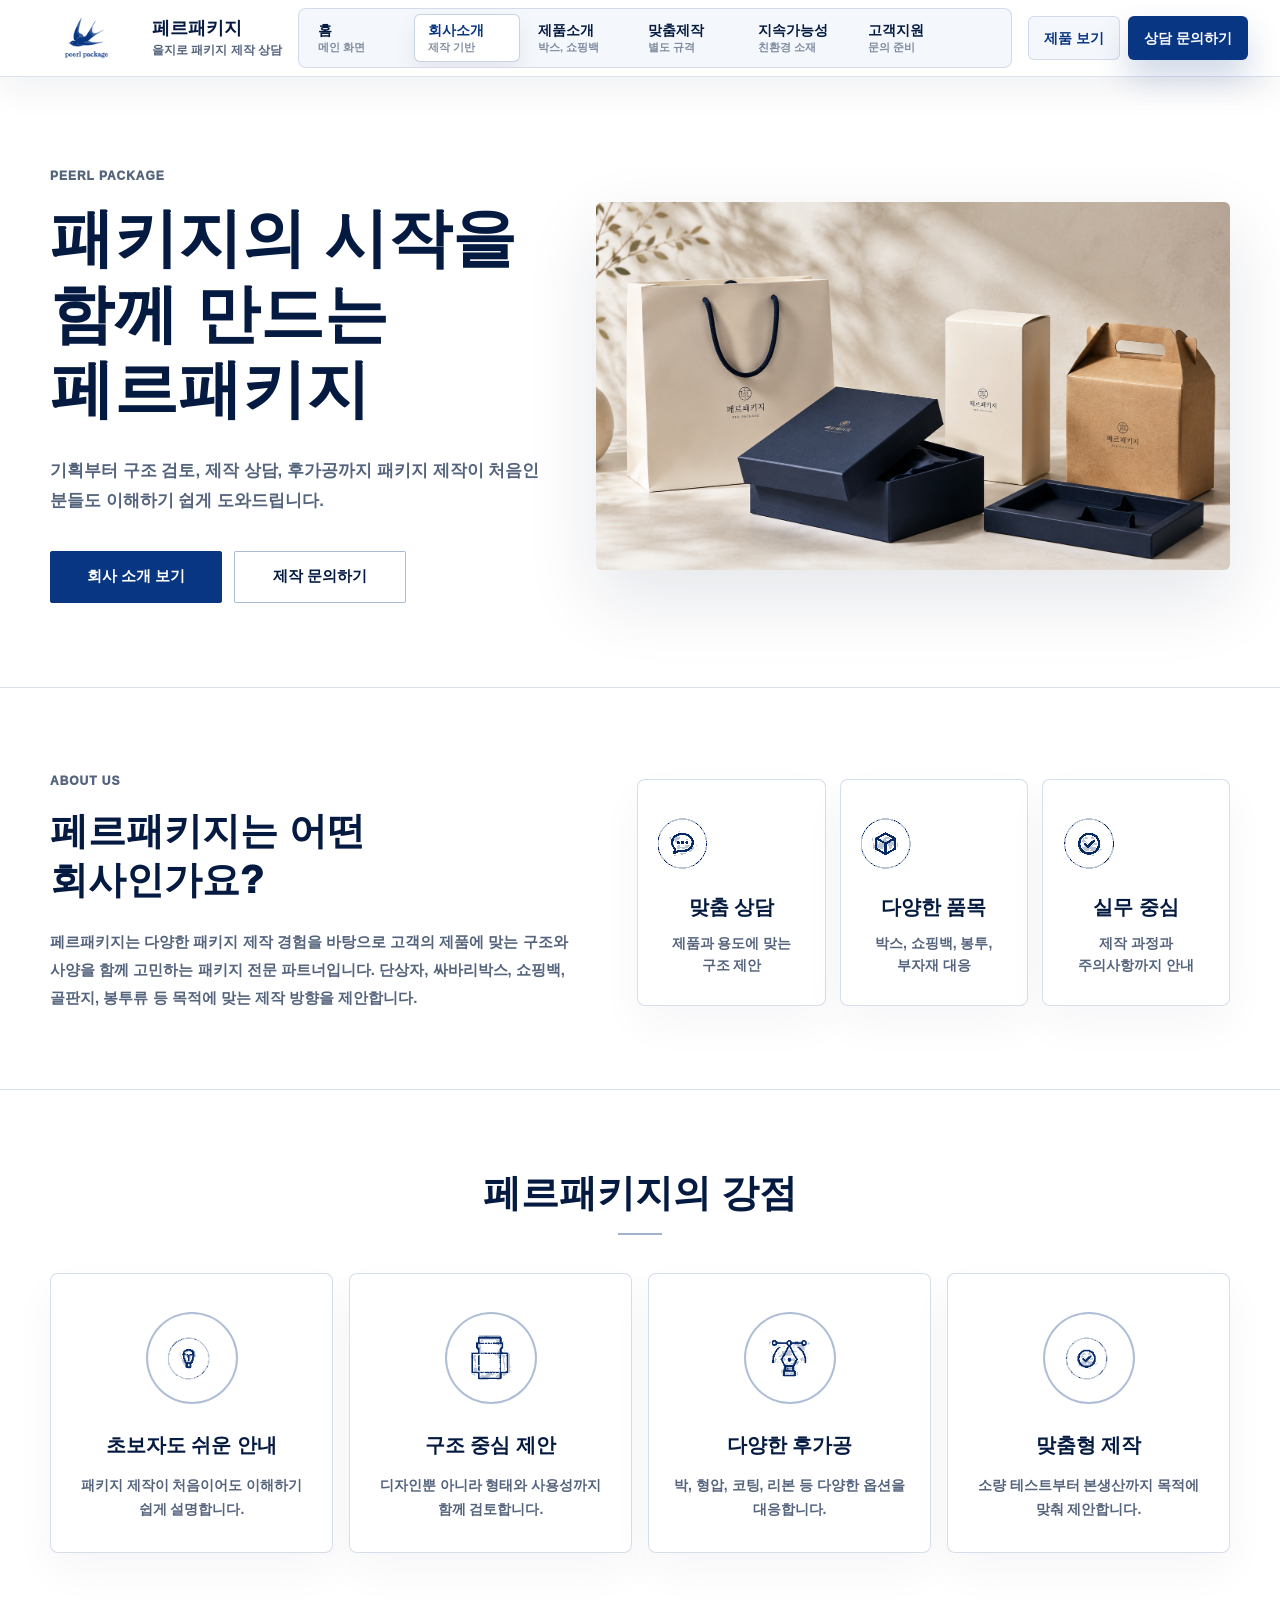
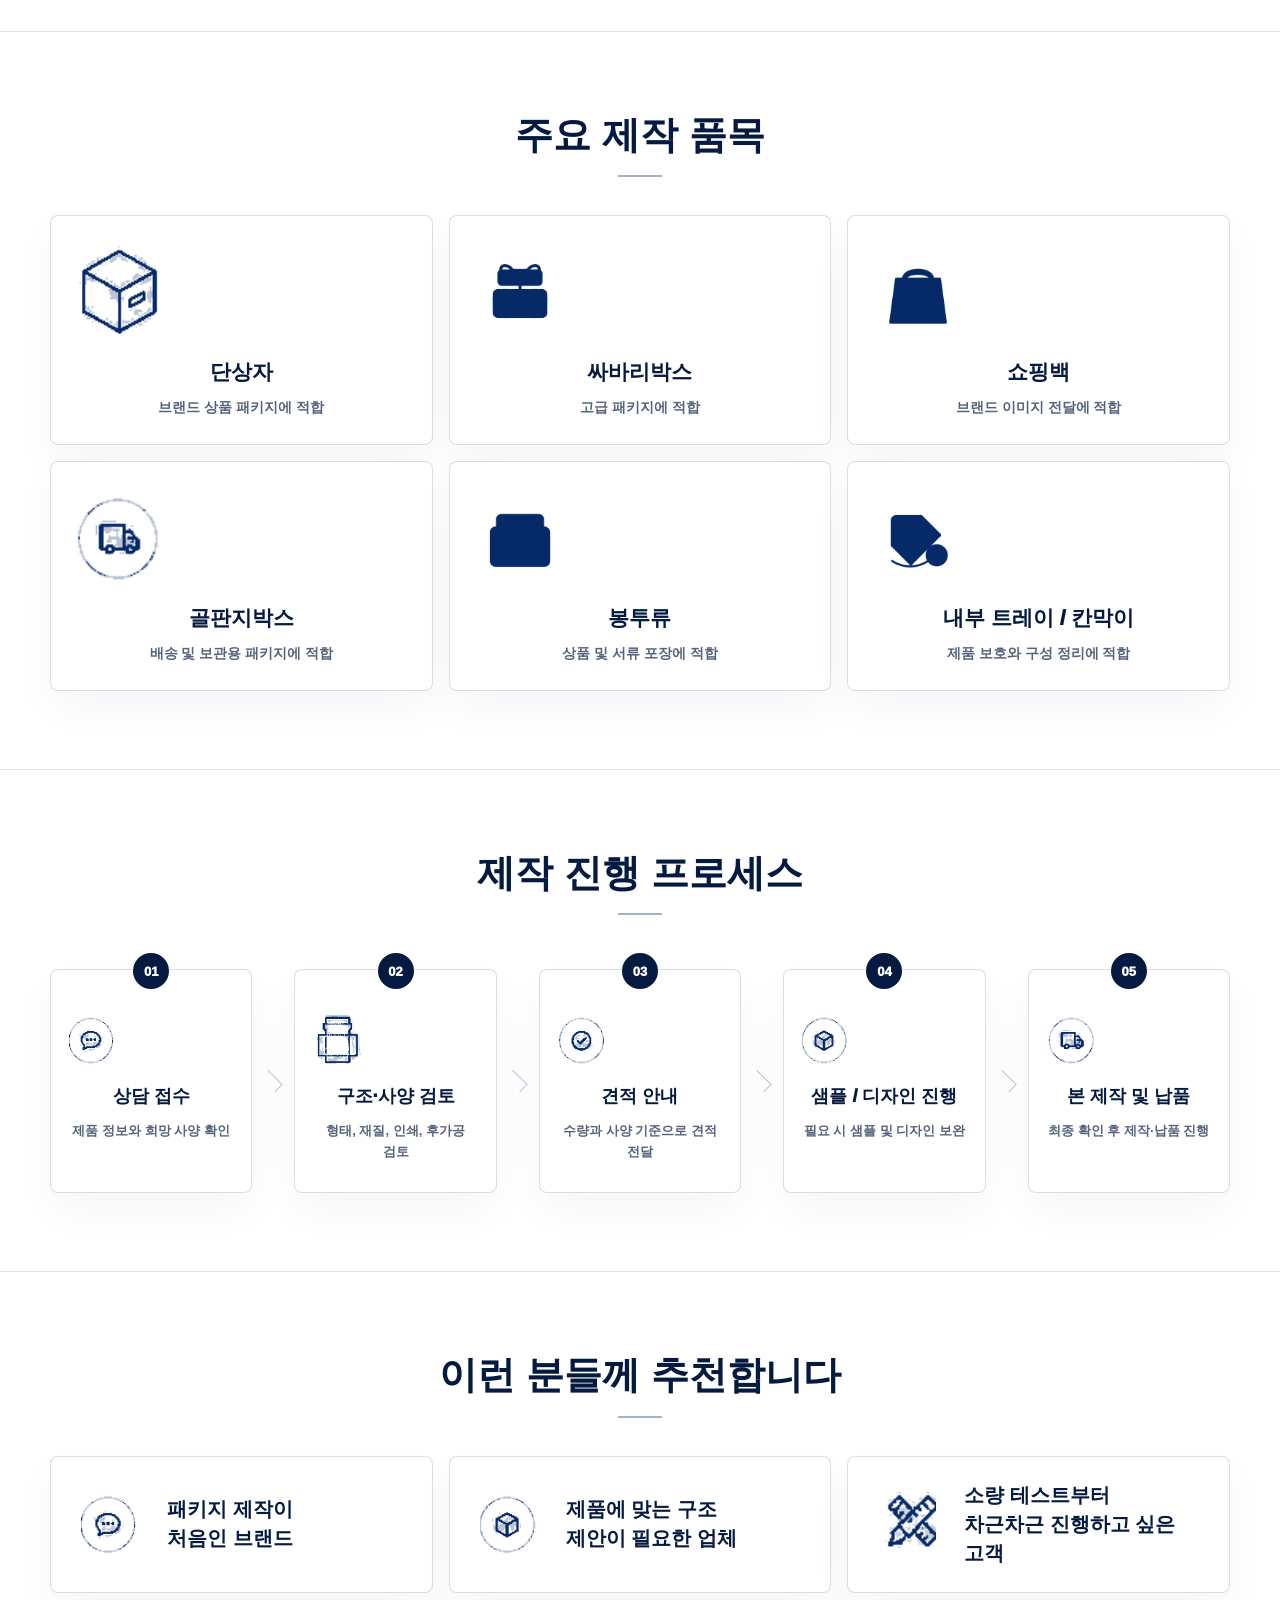
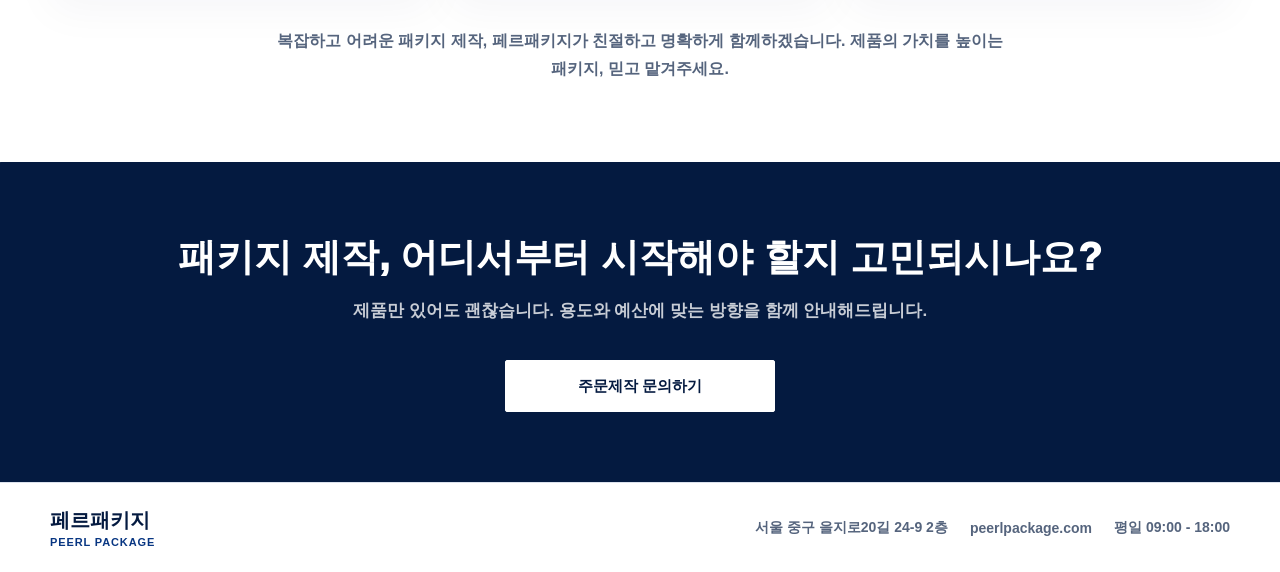
==== commit 53f6d654: "Redesign company page from draft" ====
--- a/company.html
+++ b/company.html
@@ -1,4 +1,4 @@
-﻿<!doctype html>
+<!doctype html>
 <html lang="ko">
 <head>
   <meta charset="utf-8">
@@ -7,7 +7,7 @@
   <link rel="stylesheet" href="perpackage-main-renewal.css">
 </head>
 <body>
-  <section class="peerl-home-renewal peerl-subpage" aria-label="페르패키지 회사소개">
+  <section class="peerl-home-renewal peerl-subpage peerl-company-page" aria-label="페르패키지 회사소개">
     <header class="peerl-home-nav" aria-label="페르패키지 상단 메뉴">
       <div class="peerl-home-nav__inner">
         <a class="peerl-home-brand" href="/" aria-label="페르패키지 홈">
@@ -26,85 +26,204 @@
         </nav>
         <div class="peerl-home-nav__actions">
           <a class="peerl-home-nav__guide" href="/products">제품 보기</a>
-          <a class="peerl-home-nav__quote" href="https://www.pluuug.com/form/TrPLMjXdJ1" target="_blank" rel="noopener">견적 문의</a>
+          <a class="peerl-home-nav__quote" href="https://www.pluuug.com/form/TrPLMjXdJ1" target="_blank" rel="noopener">상담 문의하기</a>
         </div>
       </div>
     </header>
 
     <main>
-      <section class="peerl-sub-hero">
-        <div class="peerl-sub-inner peerl-sub-hero__grid">
-          <div>
-            <p class="peerl-sub-kicker">ABOUT PERPACKAGE</p>
-            <h1>을지로 패키지 제작 기준</h1>
-            <p class="peerl-sub-lead">페르패키지는 단박스, 싸바리박스, 쇼핑백, 골판지 패키지와 부자재를 다루는 패키지 제작 파트너입니다. 소량 샘플부터 1,000개 전후 B2B 본제작까지 제품 구조와 일정에 맞춰 상담합니다.</p>
-            <div class="peerl-sub-meta" aria-label="회사 주요 특징">
-              <span>을지로 기반</span>
-              <span>소량 샘플</span>
-              <span>B2B 본제작</span>
+      <section class="peerl-company-hero">
+        <div class="peerl-company-inner peerl-company-hero__grid">
+          <div class="peerl-company-hero__copy">
+            <p class="peerl-company-kicker">PEERL PACKAGE</p>
+            <h1>패키지의 시작을<br>함께 만드는 페르패키지</h1>
+            <p>기획부터 구조 검토, 제작 상담, 후가공까지 패키지 제작이 처음인 분들도 이해하기 쉽게 도와드립니다.</p>
+            <div class="peerl-company-actions">
+              <a class="is-primary" href="#about">회사 소개 보기</a>
+              <a href="https://www.pluuug.com/form/TrPLMjXdJ1" target="_blank" rel="noopener">제작 문의하기</a>
             </div>
-            <div class="peerl-sub-snapshot" aria-label="회사소개 핵심 요약">
-              <div><span>SMALL</span><strong>소량·샘플 상담</strong><p>행사, 학교 프로젝트, 본제작 전 샘플처럼 작은 수량도 제작 가능성을 먼저 확인합니다.</p></div>
-              <div><span>B2B</span><strong>1,000개 전후 본제작</strong><p>브랜드 납품용 단박스, 쇼핑백, 싸바리박스 사양을 구조와 일정 기준으로 정리합니다.</p></div>
-              <div><span>EULJIRO</span><strong>제작 현장 연결</strong><p>인쇄, 후가공, 조립, 납품 조건을 한 흐름으로 맞춰 실제 제작 가능한 방향을 제안합니다.</p></div>
-            </div>
-          </div>
-          <figure class="peerl-sub-hero__media">
-            <img src="assets/notion-selected/notion-company-production-room.png" alt="페르패키지 패키지 제작 상담 및 생산 공간">
+          </div>
+          <figure class="peerl-company-hero__media">
+            <img src="assets/notion-selected/notion-hero-packaging-set.png" alt="페르패키지 쇼핑백, 단박스, 싸바리박스, 골판지 박스 제품 구성">
           </figure>
         </div>
       </section>
 
-      <section class="peerl-sub-band">
-        <div class="peerl-sub-inner">
-          <div class="peerl-sub-head">
-            <h2>제작 상담에서 중요하게 보는 기준</h2>
-            <p>패키지는 예쁜 시안만으로 끝나지 않습니다. 제품 크기, 보관 방식, 인쇄, 후가공, 납기와 예산까지 같이 맞아야 실제 납품 가능한 결과가 됩니다.</p>
-          </div>
-          <div class="peerl-sub-grid">
-            <article class="peerl-sub-card"><img class="peerl-sub-icon" src="assets/icons/peerl/package-box.png" alt=""><span>01</span><strong>제품에 맞는 구조</strong><p>가로, 세로, 높이와 내용물 무게를 기준으로 단박스, 싸바리, 골판지, 쇼핑백 구조를 제안합니다.</p></article>
-            <article class="peerl-sub-card"><img class="peerl-sub-icon" src="assets/icons/peerl/process-steps.png" alt=""><span>02</span><strong>수량별 제작 판단</strong><p>소량 샘플, 행사성 제작, 1,000개 전후 본제작의 비용 구조와 제작 가능성을 구분합니다.</p></article>
-            <article class="peerl-sub-card"><img class="peerl-sub-icon" src="assets/icons/peerl/print-finishing.png" alt=""><span>03</span><strong>인쇄와 후가공 검토</strong><p>브랜드 로고, 색상, 박, 형압, 코팅, 리본 등 실제 제작에 필요한 조건을 함께 확인합니다.</p></article>
-          </div>
-        </div>
-      </section>
-
-      <section class="peerl-sub-band is-soft">
-        <div class="peerl-sub-inner peerl-sub-split">
-          <img src="assets/notion-selected/notion-hero-packaging-set.png" alt="페르패키지 패키지 제품 구성">
-          <div>
-            <div class="peerl-sub-head" style="display:block;margin-bottom:20px">
-              <p class="peerl-sub-kicker">WORK RANGE</p>
-              <h2>기성품 구매와 맞춤제작 상담을 함께 연결합니다</h2>
-            </div>
-            <ul class="peerl-sub-list">
-              <li>대학생, 행사, 샘플 제작 고객을 위한 소량 포장재 상담</li>
-              <li>화장품, 식품, 카페, 전자제품 브랜드를 위한 B2B 패키지 제작</li>
-              <li>을지로 기반의 인쇄, 원단, 후가공, 납품 일정 조율</li>
-            </ul>
-          </div>
-        </div>
-      </section>
-
-      <section class="peerl-sub-band">
-        <div class="peerl-sub-inner peerl-sub-cta">
-          <div>
-            <h2>회사 소개 다음은 제품군을 확인해보세요</h2>
-            <p>단박스, 싸바리박스, 쇼핑백, 골판지 패키지 중 현재 필요한 제작 방향을 먼저 고르면 상담이 빨라집니다.</p>
-          </div>
-          <a href="/products">제품소개 보기</a>
+      <section id="about" class="peerl-company-section peerl-company-about">
+        <div class="peerl-company-inner peerl-company-about__grid">
+          <div class="peerl-company-section-copy">
+            <p class="peerl-company-kicker">ABOUT US</p>
+            <h2>페르패키지는 어떤 회사인가요?</h2>
+            <p>페르패키지는 다양한 패키지 제작 경험을 바탕으로 고객의 제품에 맞는 구조와 사양을 함께 고민하는 패키지 전문 파트너입니다. 단상자, 싸바리박스, 쇼핑백, 골판지, 봉투류 등 목적에 맞는 제작 방향을 제안합니다.</p>
+          </div>
+          <div class="peerl-company-mini-grid" aria-label="페르패키지 핵심 특징">
+            <article>
+              <img src="assets/icons/icon-process-chat.png" alt="">
+              <strong>맞춤 상담</strong>
+              <span>제품과 용도에 맞는 구조 제안</span>
+            </article>
+            <article>
+              <img src="assets/icons/icon-process-cube.png" alt="">
+              <strong>다양한 품목</strong>
+              <span>박스, 쇼핑백, 봉투, 부자재 대응</span>
+            </article>
+            <article>
+              <img src="assets/icons/icon-process-check.png" alt="">
+              <strong>실무 중심</strong>
+              <span>제작 과정과 주의사항까지 안내</span>
+            </article>
+          </div>
+        </div>
+      </section>
+
+      <section class="peerl-company-section">
+        <div class="peerl-company-inner">
+          <div class="peerl-company-title">
+            <h2>페르패키지의 강점</h2>
+          </div>
+          <div class="peerl-company-feature-grid">
+            <article>
+              <span><img src="assets/icons/icon-process-bulb.png" alt=""></span>
+              <h3>초보자도 쉬운 안내</h3>
+              <p>패키지 제작이 처음이어도 이해하기 쉽게 설명합니다.</p>
+            </article>
+            <article>
+              <span><img src="assets/icons/icon-service-drawing.png" alt=""></span>
+              <h3>구조 중심 제안</h3>
+              <p>디자인뿐 아니라 형태와 사용성까지 함께 검토합니다.</p>
+            </article>
+            <article>
+              <span><img src="assets/icons/icon-service-design.png" alt=""></span>
+              <h3>다양한 후가공</h3>
+              <p>박, 형압, 코팅, 리본 등 다양한 옵션을 대응합니다.</p>
+            </article>
+            <article>
+              <span><img src="assets/icons/icon-process-check.png" alt=""></span>
+              <h3>맞춤형 제작</h3>
+              <p>소량 테스트부터 본생산까지 목적에 맞춰 제안합니다.</p>
+            </article>
+          </div>
+        </div>
+      </section>
+
+      <section class="peerl-company-section peerl-company-products">
+        <div class="peerl-company-inner">
+          <div class="peerl-company-title">
+            <h2>주요 제작 품목</h2>
+          </div>
+          <div class="peerl-company-product-grid">
+            <article>
+              <img src="assets/icons/icon-service-package.png" alt="">
+              <h3>단상자</h3>
+              <p>브랜드 상품 패키지에 적합</p>
+            </article>
+            <article>
+              <img src="assets/icons/peerl/rigid-box.png" alt="">
+              <h3>싸바리박스</h3>
+              <p>고급 패키지에 적합</p>
+            </article>
+            <article>
+              <img src="assets/icons/peerl/shopping-bag.png" alt="">
+              <h3>쇼핑백</h3>
+              <p>브랜드 이미지 전달에 적합</p>
+            </article>
+            <article>
+              <img src="assets/icons/icon-process-truck.png" alt="">
+              <h3>골판지박스</h3>
+              <p>배송 및 보관용 패키지에 적합</p>
+            </article>
+            <article>
+              <img src="assets/icons/peerl/envelope.png" alt="">
+              <h3>봉투류</h3>
+              <p>상품 및 서류 포장에 적합</p>
+            </article>
+            <article>
+              <img src="assets/icons/peerl/accessories.png" alt="">
+              <h3>내부 트레이 / 칸막이</h3>
+              <p>제품 보호와 구성 정리에 적합</p>
+            </article>
+          </div>
+        </div>
+      </section>
+
+      <section class="peerl-company-section">
+        <div class="peerl-company-inner">
+          <div class="peerl-company-title">
+            <h2>제작 진행 프로세스</h2>
+          </div>
+          <ol class="peerl-company-process">
+            <li>
+              <b>01</b>
+              <img src="assets/icons/icon-process-chat.png" alt="">
+              <strong>상담 접수</strong>
+              <p>제품 정보와 희망 사양 확인</p>
+            </li>
+            <li>
+              <b>02</b>
+              <img src="assets/icons/icon-service-drawing.png" alt="">
+              <strong>구조·사양 검토</strong>
+              <p>형태, 재질, 인쇄, 후가공 검토</p>
+            </li>
+            <li>
+              <b>03</b>
+              <img src="assets/icons/icon-process-check.png" alt="">
+              <strong>견적 안내</strong>
+              <p>수량과 사양 기준으로 견적 전달</p>
+            </li>
+            <li>
+              <b>04</b>
+              <img src="assets/icons/icon-process-cube.png" alt="">
+              <strong>샘플 / 디자인 진행</strong>
+              <p>필요 시 샘플 및 디자인 보완</p>
+            </li>
+            <li>
+              <b>05</b>
+              <img src="assets/icons/icon-process-truck.png" alt="">
+              <strong>본 제작 및 납품</strong>
+              <p>최종 확인 후 제작·납품 진행</p>
+            </li>
+          </ol>
+        </div>
+      </section>
+
+      <section class="peerl-company-section peerl-company-recommend">
+        <div class="peerl-company-inner">
+          <div class="peerl-company-title">
+            <h2>이런 분들께 추천합니다</h2>
+          </div>
+          <div class="peerl-company-recommend-grid">
+            <article>
+              <img src="assets/icons/icon-process-chat.png" alt="">
+              <strong>패키지 제작이<br>처음인 브랜드</strong>
+            </article>
+            <article>
+              <img src="assets/icons/icon-process-cube.png" alt="">
+              <strong>제품에 맞는 구조<br>제안이 필요한 업체</strong>
+            </article>
+            <article>
+              <img src="assets/icons/icon-proof-ruler.png" alt="">
+              <strong>소량 테스트부터<br>차근차근 진행하고 싶은 고객</strong>
+            </article>
+          </div>
+          <p class="peerl-company-note">복잡하고 어려운 패키지 제작, 페르패키지가 친절하고 명확하게 함께하겠습니다. 제품의 가치를 높이는 패키지, 믿고 맡겨주세요.</p>
+        </div>
+      </section>
+
+      <section class="peerl-company-final-cta">
+        <div class="peerl-company-inner">
+          <h2>패키지 제작, 어디서부터 시작해야 할지 고민되시나요?</h2>
+          <p>제품만 있어도 괜찮습니다. 용도와 예산에 맞는 방향을 함께 안내해드립니다.</p>
+          <a href="https://www.pluuug.com/form/TrPLMjXdJ1" target="_blank" rel="noopener">주문제작 문의하기</a>
         </div>
       </section>
     </main>
-    <footer class="peerl-sub-footer">
-      <div class="peerl-sub-inner">
-        <strong>페르패키지</strong>
-        <nav aria-label="하단 페이지 이동">
-          <a href="/">홈</a>
-          <a href="/products">제품소개</a>
-          <a href="/custom">맞춤제작</a>
-          <a href="/contact">고객지원</a>
-        </nav>
+
+    <footer class="peerl-company-footer">
+      <div class="peerl-company-inner">
+        <strong>페르패키지 <span>PEERL PACKAGE</span></strong>
+        <p>서울 중구 을지로20길 24-9 2층</p>
+        <p>peerlpackage.com</p>
+        <p>평일 09:00 - 18:00</p>
       </div>
     </footer>
   </section>
--- a/perpackage-main-renewal.css
+++ b/perpackage-main-renewal.css
@@ -37,12 +37,12 @@
 
 .peerl-subpage {
   min-height: 100vh;
-  background: #eef4ff;
+  background: #f7f8fa;
 }
 
 .peerl-sub-hero {
   padding: 86px 0 48px;
-  background: linear-gradient(180deg, #eef4ff 0%, #eef4ff 100%);
+  background: linear-gradient(180deg, #f7f8fa 0%, #f7f8fa 100%);
   border-bottom: 1px solid rgba(4, 26, 64, 0.1);
 }
 
@@ -93,7 +93,7 @@
   min-height: 360px;
   border-radius: 26px;
   overflow: hidden;
-  background: #eef4ff;
+  background: #f7f8fa;
 }
 
 .peerl-sub-hero__media img {
@@ -109,7 +109,7 @@
 }
 
 .peerl-sub-band.is-soft {
-  background: #eef4ff;
+  background: #f7f8fa;
 }
 
 .peerl-sub-head {
@@ -155,7 +155,7 @@
   padding: 24px;
   border: 1px solid rgba(4, 26, 64, 0.12);
   border-radius: 18px;
-  background: #eef4ff;
+  background: #f7f8fa;
   color: #041a40;
 }
 
@@ -165,7 +165,7 @@
   object-fit: cover;
   border-radius: 14px;
   margin-bottom: 18px;
-  background: #eef4ff;
+  background: #f7f8fa;
 }
 
 .peerl-sub-card span {
@@ -205,7 +205,7 @@
   padding: 18px 20px 18px 48px;
   border: 1px solid rgba(4, 26, 64, 0.12);
   border-radius: 16px;
-  background: #eef4ff;
+  background: #f7f8fa;
   color: #041a40;
   line-height: 1.65;
 }
@@ -233,7 +233,7 @@
   border-radius: 22px;
   aspect-ratio: 4 / 3;
   object-fit: cover;
-  background: #eef4ff;
+  background: #f7f8fa;
 }
 
 .peerl-sub-cta {
@@ -347,10 +347,10 @@
   --peerl-navy-deep: #041a40;
   --peerl-ink: #041a40;
   --peerl-muted: #083682;
-  --peerl-line: #eef4ff;
-  --peerl-soft: #eef4ff;
+  --peerl-line: #f7f8fa;
+  --peerl-soft: #f7f8fa;
   --peerl-accent: #083682;
-  --peerl-panel-soft: #eef4ff;
+  --peerl-panel-soft: #f7f8fa;
   --peerl-accent-strong: #083682;
   width: 100%;
   overflow-x: hidden;
@@ -446,7 +446,7 @@
   padding: 5px;
   border: 1px solid rgba(8, 54, 130, .1);
   border-radius: 8px;
-  background: #eef4ff;
+  background: #f7f8fa;
   overflow-x: auto;
   scrollbar-width: none;
 }
@@ -523,7 +523,7 @@
 }
 
 .peerl-home-nav__guide {
-  border-color: #eef4ff;
+  border-color: #f7f8fa;
   background: #ffffff;
   color: var(--peerl-navy);
 }
@@ -559,7 +559,7 @@
   background:
     radial-gradient(circle at 74% 20%, rgba(8, 54, 130, .16), transparent 34%),
     linear-gradient(90deg, rgba(255, 255, 255, .98), rgba(255, 255, 255, .86) 44%, rgba(238, 244, 255, .68)),
-    linear-gradient(180deg, #eef4ff 0%, #eef4ff 100%);
+    linear-gradient(180deg, #f7f8fa 0%, #f7f8fa 100%);
 }
 
 .peerl-home-hero__inner {
@@ -644,7 +644,7 @@
 }
 
 .peerl-home-renewal .peerl-home-btn--secondary {
-  border-color: #eef4ff;
+  border-color: #f7f8fa;
   background: #ffffff;
   color: var(--peerl-navy);
 }
@@ -716,7 +716,7 @@
   position: absolute;
   inset: 24px -18px -18px 42px;
   border-radius: 8px;
-  background: #eef4ff;
+  background: #f7f8fa;
   z-index: -1;
 }
 
@@ -825,7 +825,7 @@
   position: absolute;
   inset: 0 0 auto;
   height: 4px;
-  background: #eef4ff;
+  background: #f7f8fa;
   opacity: .95;
   z-index: -1;
 }
@@ -845,7 +845,7 @@
 
 .peerl-home-route-card:hover {
   transform: translateY(-3px);
-  border-color: #eef4ff;
+  border-color: #f7f8fa;
   box-shadow: 0 24px 54px rgba(4, 26, 64, .12);
 }
 
@@ -856,7 +856,7 @@
 .peerl-home-route-card.is-custom {
   background:
     linear-gradient(180deg, rgba(255, 255, 255, .95), rgba(238, 244, 255, .96)),
-    #eef4ff;
+    #f7f8fa;
 }
 
 .peerl-home-route-card.is-custom::before {
@@ -1057,7 +1057,7 @@
 
 .peerl-home-category a:hover {
   transform: translateY(-2px);
-  border-color: #eef4ff;
+  border-color: #f7f8fa;
   background: #ffffff;
   box-shadow: 0 14px 28px rgba(4, 26, 64, .07);
 }
@@ -1092,7 +1092,7 @@
 
 .peerl-home-product-card:hover {
   transform: translateY(-3px);
-  border-color: #eef4ff;
+  border-color: #f7f8fa;
   box-shadow: 0 18px 38px rgba(4, 26, 64, .1);
 }
 
@@ -1101,7 +1101,7 @@
   aspect-ratio: 1 / .86;
   object-fit: cover;
   object-position: center;
-  background: #eef4ff;
+  background: #f7f8fa;
 }
 
 .peerl-home-product-card strong,
@@ -1186,7 +1186,7 @@
 
 .peerl-home-service-card:hover {
   transform: translateY(-2px);
-  border-color: #eef4ff;
+  border-color: #f7f8fa;
   box-shadow: 0 16px 32px rgba(4, 26, 64, .09);
 }
 
@@ -1197,7 +1197,7 @@
   width: 42px;
   height: 42px;
   border-radius: 50%;
-  background: #eef4ff;
+  background: #f7f8fa;
   color: var(--peerl-accent);
   font-size: 14px;
   font-weight: 900;
@@ -1346,7 +1346,7 @@
 
 .peerl-home-guide-card:hover {
   transform: translateY(-3px);
-  border-color: #eef4ff;
+  border-color: #f7f8fa;
   box-shadow: 0 22px 44px rgba(4, 26, 64, .1);
 }
 
@@ -1419,9 +1419,9 @@
   gap: 18px;
   margin-top: 18px;
   padding: 22px;
-  border: 1px solid #eef4ff;
+  border: 1px solid #f7f8fa;
   border-radius: 8px;
-  background: linear-gradient(90deg, #eef4ff, #eef4ff);
+  background: linear-gradient(90deg, #f7f8fa, #f7f8fa);
 }
 
 .peerl-home-guide-cta strong {
@@ -1480,7 +1480,7 @@
 
 .peerl-home-industry-card:hover {
   transform: translateY(-3px);
-  border-color: #eef4ff;
+  border-color: #f7f8fa;
   box-shadow: 0 24px 48px rgba(4, 26, 64, .11);
 }
 
@@ -1489,7 +1489,7 @@
   aspect-ratio: 1 / .92;
   object-fit: cover;
   object-position: center;
-  background: #eef4ff;
+  background: #f7f8fa;
 }
 
 .peerl-home-industry-card span,
@@ -1540,7 +1540,7 @@
 .peerl-home-faq__aside {
   min-width: 0;
   padding: 28px;
-  border: 1px solid #eef4ff;
+  border: 1px solid #f7f8fa;
   border-radius: 8px;
   background:
     linear-gradient(180deg, rgba(255, 255, 255, .94), rgba(238, 244, 255, .94)),
@@ -1573,7 +1573,7 @@
 
 .peerl-home-faq details[open],
 .peerl-home-faq details:hover {
-  border-color: #eef4ff;
+  border-color: #f7f8fa;
   box-shadow: 0 16px 34px rgba(4, 26, 64, .07);
 }
 
@@ -1628,9 +1628,9 @@
   gap: 28px;
   margin-bottom: 64px;
   padding: 28px;
-  border: 1px solid #eef4ff;
+  border: 1px solid #f7f8fa;
   border-radius: 8px;
-  background: linear-gradient(90deg, #eef4ff, #eef4ff);
+  background: linear-gradient(90deg, #f7f8fa, #f7f8fa);
 }
 
 .peerl-home-consult__image {
@@ -1694,7 +1694,7 @@
 }
 
 .peerl-home-consult__actions a.is-secondary {
-  border: 1px solid #eef4ff;
+  border: 1px solid #f7f8fa;
   background: #ffffff;
   color: var(--peerl-navy);
 }
@@ -2010,7 +2010,7 @@
     align-items: center;
     justify-content: center;
     min-height: 46px;
-    border: 1px solid #eef4ff;
+    border: 1px solid #f7f8fa;
     border-radius: 6px;
     background: #ffffff;
     color: var(--peerl-navy);
@@ -2051,7 +2051,7 @@
 
 /* v2 detail pass: deployed preview polish */
 .peerl-home-renewal.peerl-subpage {
-  background: #eef4ff;
+  background: #f7f8fa;
 }
 
 .peerl-home-renewal .peerl-sub-hero__grid > *,
@@ -2334,7 +2334,7 @@
   margin-bottom: 18px;
   border: 1px solid rgba(8, 54, 130, 0.16);
   border-radius: 16px;
-  background: #eef4ff;
+  background: #f7f8fa;
   object-fit: contain;
 }
 
@@ -2360,12 +2360,12 @@
   --peerl-navy-deep: #041a40;
   --peerl-ink: #041a40;
   --peerl-muted: #083682;
-  --peerl-line: #eef4ff;
-  --peerl-soft: #eef4ff;
+  --peerl-line: #f7f8fa;
+  --peerl-soft: #f7f8fa;
   --peerl-accent: #083682;
-  --peerl-panel-soft: #eef4ff;
+  --peerl-panel-soft: #f7f8fa;
   --peerl-accent-strong: #083682;
-  background: #eef4ff;
+  background: #f7f8fa;
 }
 
 .peerl-home-renewal .peerl-home-nav {
@@ -2426,7 +2426,7 @@
 }
 
 .peerl-home-renewal .peerl-home-nav__tabs a.is-active {
-  background: #eef4ff;
+  background: #f7f8fa;
   color: #083682;
 }
 
@@ -2474,7 +2474,7 @@
 .peerl-home-renewal .peerl-home-hero {
   background:
     radial-gradient(circle at 16% 18%, rgba(8, 54, 130, 0.1), transparent 30%),
-    linear-gradient(135deg, #eef4ff 0%, #eef4ff 54%, #eef4ff 100%);
+    linear-gradient(135deg, #f7f8fa 0%, #f7f8fa 54%, #f7f8fa 100%);
 }
 
 .peerl-home-renewal .peerl-home-proof,
@@ -2491,7 +2491,7 @@
 .peerl-home-renewal .peerl-home-process,
 .peerl-home-renewal .peerl-home-guide,
 .peerl-home-renewal .peerl-sub-band:nth-of-type(even) {
-  background: #eef4ff;
+  background: #f7f8fa;
 }
 
 .peerl-home-renewal .peerl-home-route-card::before,
@@ -2504,13 +2504,13 @@
 .peerl-home-renewal .peerl-home-guide-card span,
 .peerl-home-renewal .peerl-sub-card > img.peerl-sub-icon {
   border-color: rgba(8, 54, 130, 0.16);
-  background: #eef4ff;
+  background: #f7f8fa;
 }
 
 .peerl-home-renewal .peerl-home-route-card__badge,
 .peerl-home-renewal .peerl-home-route-card__no {
   border-color: rgba(8, 54, 130, 0.28);
-  background: #eef4ff;
+  background: #f7f8fa;
   color: #083682;
 }
 
@@ -2533,11 +2533,11 @@
 }
 
 .peerl-home-renewal.peerl-subpage {
-  background: #eef4ff;
+  background: #f7f8fa;
 }
 
 .peerl-home-renewal .peerl-sub-hero {
-  background: linear-gradient(135deg, #eef4ff 0%, #eef4ff 100%);
+  background: linear-gradient(135deg, #f7f8fa 0%, #f7f8fa 100%);
 }
 
 .peerl-home-renewal .peerl-sub-meta span,
@@ -2767,24 +2767,60 @@
   }
 }
 
-/* Strict four-color brand pass: white, logo blue, deep logo blue, pale logo blue. */
+/* White-background palette pass: color lives in controls, accents, and borders. */
 .peerl-home-renewal,
 .peerl-home-renewal.peerl-subpage {
   --peerl-white: #ffffff;
   --peerl-logo: #083682;
   --peerl-logo-deep: #041a40;
-  --peerl-logo-soft: #eef4ff;
+  --peerl-bg: #ffffff;
+  --peerl-panel: #f4f7fb;
+  --peerl-tint: #eaf1fb;
+  --peerl-line-soft: rgba(8, 54, 130, 0.14);
+  --peerl-muted-soft: rgba(4, 26, 64, 0.68);
+  --peerl-logo-soft: var(--peerl-tint);
   --peerl-navy: var(--peerl-logo);
   --peerl-navy-deep: var(--peerl-logo-deep);
   --peerl-ink: var(--peerl-logo-deep);
-  --peerl-muted: var(--peerl-logo);
-  --peerl-line: var(--peerl-logo-soft);
-  --peerl-soft: var(--peerl-logo-soft);
+  --peerl-muted: var(--peerl-muted-soft);
+  --peerl-line: var(--peerl-line-soft);
+  --peerl-soft: var(--peerl-bg);
   --peerl-accent: var(--peerl-logo);
-  --peerl-panel-soft: var(--peerl-logo-soft);
+  --peerl-panel-soft: var(--peerl-panel);
   --peerl-accent-strong: var(--peerl-logo);
-  background: var(--peerl-logo-soft);
+  background: var(--peerl-white);
   color: var(--peerl-logo-deep);
+}
+
+.peerl-home-renewal .peerl-home-nav {
+  border-bottom-color: var(--peerl-line-soft);
+  background: rgba(255, 255, 255, 0.97);
+  box-shadow: 0 14px 34px rgba(4, 26, 64, 0.06);
+}
+
+.peerl-home-renewal .peerl-home-nav__tabs {
+  border-color: var(--peerl-line-soft);
+  background: var(--peerl-panel);
+}
+
+.peerl-home-renewal .peerl-home-nav__tabs a {
+  color: var(--peerl-logo-deep);
+}
+
+.peerl-home-renewal .peerl-home-nav__tabs a span {
+  color: var(--peerl-muted-soft);
+}
+
+.peerl-home-renewal .peerl-home-nav__tabs a:hover,
+.peerl-home-renewal .peerl-home-nav__tabs a.is-active {
+  border-color: rgba(8, 54, 130, 0.22);
+  background: var(--peerl-white);
+  color: var(--peerl-logo);
+  box-shadow: 0 10px 22px rgba(4, 26, 64, 0.07);
+}
+
+.peerl-home-renewal .peerl-home-nav__tabs a.is-active span {
+  color: var(--peerl-muted-soft);
 }
 
 .peerl-home-renewal .peerl-home-nav,
@@ -2804,7 +2840,7 @@
 .peerl-home-renewal .peerl-sub-snapshot div,
 .peerl-home-renewal .peerl-sub-cta,
 .peerl-home-renewal .peerl-home-sticky-cta {
-  border-color: rgba(8, 54, 130, 0.14);
+  border-color: var(--peerl-line-soft);
   background: var(--peerl-white);
 }
 
@@ -2815,14 +2851,28 @@
 .peerl-home-renewal .peerl-home-category,
 .peerl-home-renewal .peerl-home-faq,
 .peerl-home-renewal .peerl-sub-band.is-soft,
-.peerl-home-renewal .peerl-sub-band:nth-of-type(even),
+.peerl-home-renewal .peerl-sub-band:nth-of-type(even) {
+  background: var(--peerl-white);
+}
+
 .peerl-home-renewal .peerl-home-route-card__icon,
 .peerl-home-renewal .peerl-home-route-card__badge,
 .peerl-home-renewal .peerl-home-route-card__no,
+.peerl-home-renewal .peerl-home-proof div,
+.peerl-home-renewal .peerl-home-service-card span,
+.peerl-home-renewal .peerl-home-guide-card span,
+.peerl-home-renewal .peerl-sub-meta span,
+.peerl-home-renewal .peerl-sub-card > img.peerl-sub-icon {
+  border-color: rgba(8, 54, 130, 0.16);
+  background: var(--peerl-tint);
+  color: var(--peerl-logo);
+}
+
+.peerl-home-renewal .peerl-home-route-card__icon,
 .peerl-home-renewal .peerl-home-service-card span,
 .peerl-home-renewal .peerl-home-guide-card span,
 .peerl-home-renewal .peerl-sub-card > img.peerl-sub-icon {
-  background: var(--peerl-logo-soft);
+  box-shadow: inset 0 0 0 1px rgba(255, 255, 255, 0.62);
 }
 
 .peerl-home-renewal .peerl-home-hero,
@@ -2855,7 +2905,7 @@
 .peerl-home-renewal .peerl-sub-lead,
 .peerl-home-renewal .peerl-sub-text,
 .peerl-home-renewal .peerl-sub-snapshot p {
-  color: var(--peerl-logo);
+  color: var(--peerl-muted-soft);
 }
 
 .peerl-home-renewal .peerl-home-kicker,
@@ -2891,7 +2941,7 @@
 .peerl-home-renewal .peerl-home-btn--secondary,
 .peerl-home-renewal .peerl-home-consult__actions a.is-secondary,
 .peerl-home-renewal .peerl-home-sticky-cta a:first-child {
-  border-color: var(--peerl-logo-soft);
+  border-color: var(--peerl-line-soft);
   background: var(--peerl-white);
   color: var(--peerl-logo);
 }
@@ -2904,6 +2954,14 @@
   background: var(--peerl-logo);
 }
 
+.peerl-home-renewal .peerl-home-category a,
+.peerl-home-renewal .peerl-home-nav__guide,
+.peerl-home-renewal .peerl-home-btn--secondary,
+.peerl-home-renewal .peerl-home-consult__actions a.is-secondary,
+.peerl-home-renewal .peerl-home-sticky-cta a:first-child {
+  background: var(--peerl-panel);
+}
+
 .peerl-home-renewal .peerl-home-route-card::after,
 .peerl-home-renewal .peerl-home-category a::after,
 .peerl-home-renewal.peerl-subpage .peerl-sub-hero__media::after {
@@ -2915,8 +2973,8 @@
 .peerl-home-renewal .peerl-home-service-card:hover,
 .peerl-home-renewal .peerl-home-guide-card:hover,
 .peerl-home-renewal .peerl-sub-card:hover {
-  border-color: rgba(8, 54, 130, 0.28);
-  box-shadow: 0 24px 54px rgba(8, 54, 130, 0.12);
+  border-color: rgba(8, 54, 130, 0.2);
+  box-shadow: 0 24px 54px rgba(4, 26, 64, 0.09);
 }
 
 .peerl-home-renewal .peerl-sub-footer {
@@ -2931,3 +2989,585 @@
 .peerl-home-renewal .peerl-sub-footer a {
   color: var(--peerl-white);
 }
+
+/* Company introduction page based on the provided draft. */
+.peerl-company-page {
+  background: var(--peerl-white);
+}
+
+.peerl-company-page main {
+  background: var(--peerl-white);
+}
+
+.peerl-company-inner {
+  width: min(1180px, calc(100% - 64px));
+  margin: 0 auto;
+}
+
+.peerl-company-kicker {
+  margin: 0 0 18px;
+  color: var(--peerl-logo);
+  font-size: 12px;
+  font-weight: 950;
+  letter-spacing: 0.08em;
+  text-transform: uppercase;
+}
+
+.peerl-company-hero {
+  padding: 92px 0 84px;
+  border-bottom: 1px solid var(--peerl-line-soft);
+  background: var(--peerl-white);
+}
+
+.peerl-company-hero__grid {
+  display: grid;
+  grid-template-columns: minmax(0, 0.78fr) minmax(420px, 1fr);
+  align-items: center;
+  gap: 52px;
+}
+
+.peerl-company-hero__copy h1 {
+  margin: 0;
+  color: var(--peerl-logo-deep);
+  font-size: clamp(42px, 5vw, 66px);
+  line-height: 1.18;
+  font-weight: 950;
+  letter-spacing: 0;
+  word-break: keep-all;
+}
+
+.peerl-company-hero__copy p:not(.peerl-company-kicker) {
+  max-width: 580px;
+  margin: 28px 0 0;
+  color: var(--peerl-muted-soft);
+  font-size: 17px;
+  line-height: 1.8;
+  font-weight: 760;
+  word-break: keep-all;
+}
+
+.peerl-company-actions {
+  display: flex;
+  flex-wrap: wrap;
+  gap: 12px;
+  margin-top: 34px;
+}
+
+.peerl-company-actions a,
+.peerl-company-final-cta a {
+  display: inline-flex;
+  align-items: center;
+  justify-content: center;
+  min-width: 172px;
+  min-height: 52px;
+  padding: 0 24px;
+  border: 1px solid rgba(8, 54, 130, 0.34);
+  border-radius: 2px;
+  background: var(--peerl-white);
+  color: var(--peerl-logo-deep);
+  font-size: 15px;
+  font-weight: 900;
+  text-decoration: none;
+  transition: transform 180ms ease, background 180ms ease, color 180ms ease, border-color 180ms ease;
+}
+
+.peerl-company-actions a:hover,
+.peerl-company-final-cta a:hover {
+  transform: translateY(-2px);
+}
+
+.peerl-company-actions a.is-primary {
+  border-color: var(--peerl-logo);
+  background: var(--peerl-logo);
+  color: var(--peerl-white);
+}
+
+.peerl-company-hero__media {
+  margin: 0;
+}
+
+.peerl-company-hero__media img {
+  display: block;
+  width: 100%;
+  aspect-ratio: 1.72;
+  border-radius: 6px;
+  object-fit: cover;
+  box-shadow: 0 28px 74px rgba(4, 26, 64, 0.11);
+}
+
+.peerl-company-section {
+  padding: 78px 0;
+  border-bottom: 1px solid var(--peerl-line-soft);
+  background: var(--peerl-white);
+}
+
+.peerl-company-about {
+  padding-top: 86px;
+}
+
+.peerl-company-about__grid {
+  display: grid;
+  grid-template-columns: minmax(0, 0.9fr) minmax(520px, 1fr);
+  align-items: center;
+  gap: 54px;
+}
+
+.peerl-company-section-copy h2,
+.peerl-company-title h2,
+.peerl-company-final-cta h2 {
+  margin: 0;
+  color: var(--peerl-logo-deep);
+  font-size: clamp(30px, 3vw, 42px);
+  line-height: 1.28;
+  font-weight: 950;
+  letter-spacing: 0;
+  word-break: keep-all;
+}
+
+.peerl-company-section-copy p:not(.peerl-company-kicker) {
+  max-width: 620px;
+  margin: 24px 0 0;
+  color: var(--peerl-muted-soft);
+  font-size: 15px;
+  line-height: 1.85;
+  font-weight: 720;
+  word-break: keep-all;
+}
+
+.peerl-company-mini-grid {
+  display: grid;
+  grid-template-columns: repeat(3, minmax(0, 1fr));
+  gap: 14px;
+}
+
+.peerl-company-mini-grid article,
+.peerl-company-feature-grid article,
+.peerl-company-product-grid article,
+.peerl-company-process li,
+.peerl-company-recommend-grid article {
+  border: 1px solid rgba(8, 54, 130, 0.16);
+  border-radius: 8px;
+  background: var(--peerl-white);
+  box-shadow: 0 18px 44px rgba(4, 26, 64, 0.04);
+}
+
+.peerl-company-mini-grid article {
+  min-height: 190px;
+  padding: 34px 20px 28px;
+  text-align: center;
+}
+
+.peerl-company-mini-grid img,
+.peerl-company-feature-grid img,
+.peerl-company-product-grid img,
+.peerl-company-process img,
+.peerl-company-recommend-grid img {
+  filter: brightness(0) saturate(100%) invert(15%) sepia(80%) saturate(1780%) hue-rotate(205deg) brightness(82%) contrast(105%);
+}
+
+.peerl-company-mini-grid img {
+  width: 58px;
+  height: 58px;
+  object-fit: contain;
+}
+
+.peerl-company-mini-grid strong,
+.peerl-company-product-grid h3,
+.peerl-company-process strong,
+.peerl-company-recommend-grid strong {
+  display: block;
+  color: var(--peerl-logo-deep);
+  font-weight: 950;
+  word-break: keep-all;
+}
+
+.peerl-company-mini-grid strong {
+  margin-top: 22px;
+  font-size: 20px;
+}
+
+.peerl-company-mini-grid span {
+  display: block;
+  margin-top: 12px;
+  color: var(--peerl-muted-soft);
+  font-size: 14px;
+  line-height: 1.55;
+  font-weight: 760;
+  word-break: keep-all;
+}
+
+.peerl-company-title {
+  margin-bottom: 38px;
+  text-align: center;
+}
+
+.peerl-company-title h2 {
+  position: relative;
+  display: inline-block;
+  padding-bottom: 18px;
+}
+
+.peerl-company-title h2::after {
+  content: "";
+  position: absolute;
+  left: 50%;
+  bottom: 0;
+  width: 44px;
+  height: 2px;
+  background: rgba(8, 54, 130, 0.38);
+  transform: translateX(-50%);
+}
+
+.peerl-company-feature-grid {
+  display: grid;
+  grid-template-columns: repeat(4, minmax(0, 1fr));
+  gap: 16px;
+}
+
+.peerl-company-feature-grid article {
+  min-height: 270px;
+  padding: 38px 24px 30px;
+  text-align: center;
+}
+
+.peerl-company-feature-grid article span {
+  display: inline-flex;
+  align-items: center;
+  justify-content: center;
+  width: 92px;
+  height: 92px;
+  border: 2px solid rgba(8, 54, 130, 0.32);
+  border-radius: 50%;
+  background: var(--peerl-white);
+}
+
+.peerl-company-feature-grid img {
+  width: 48px;
+  height: 48px;
+  object-fit: contain;
+}
+
+.peerl-company-feature-grid h3 {
+  margin: 28px 0 0;
+  color: var(--peerl-logo-deep);
+  font-size: 20px;
+  line-height: 1.35;
+  font-weight: 950;
+  word-break: keep-all;
+}
+
+.peerl-company-feature-grid p {
+  margin: 15px 0 0;
+  color: var(--peerl-muted-soft);
+  font-size: 14px;
+  line-height: 1.7;
+  font-weight: 720;
+  word-break: keep-all;
+}
+
+.peerl-company-product-grid {
+  display: grid;
+  grid-template-columns: repeat(3, minmax(0, 1fr));
+  gap: 16px;
+}
+
+.peerl-company-product-grid article {
+  min-height: 220px;
+  padding: 30px 24px 26px;
+  text-align: center;
+}
+
+.peerl-company-product-grid img {
+  width: 92px;
+  height: 92px;
+  object-fit: contain;
+}
+
+.peerl-company-product-grid h3 {
+  margin: 20px 0 0;
+  font-size: 21px;
+  line-height: 1.35;
+}
+
+.peerl-company-product-grid p {
+  margin: 10px 0 0;
+  color: var(--peerl-muted-soft);
+  font-size: 14px;
+  line-height: 1.55;
+  font-weight: 730;
+  word-break: keep-all;
+}
+
+.peerl-company-process {
+  display: grid;
+  grid-template-columns: repeat(5, minmax(0, 1fr));
+  gap: 42px;
+  padding: 0;
+  margin: 54px 0 0;
+  list-style: none;
+}
+
+.peerl-company-process li {
+  position: relative;
+  min-height: 224px;
+  padding: 44px 18px 24px;
+  text-align: center;
+}
+
+.peerl-company-process li:not(:last-child)::after {
+  content: "";
+  position: absolute;
+  top: 50%;
+  right: -31px;
+  width: 20px;
+  height: 10px;
+  border-top: 1px solid rgba(8, 54, 130, 0.28);
+  border-right: 1px solid rgba(8, 54, 130, 0.28);
+  transform: translateY(-50%) rotate(45deg);
+}
+
+.peerl-company-process b {
+  position: absolute;
+  top: -17px;
+  left: 50%;
+  display: inline-flex;
+  align-items: center;
+  justify-content: center;
+  width: 36px;
+  height: 36px;
+  border-radius: 50%;
+  background: var(--peerl-logo-deep);
+  color: var(--peerl-white);
+  font-size: 13px;
+  font-weight: 950;
+  transform: translateX(-50%);
+}
+
+.peerl-company-process img {
+  width: 52px;
+  height: 52px;
+  object-fit: contain;
+}
+
+.peerl-company-process strong {
+  margin-top: 18px;
+  font-size: 18px;
+  line-height: 1.35;
+}
+
+.peerl-company-process p {
+  margin: 12px 0 0;
+  color: var(--peerl-muted-soft);
+  font-size: 13px;
+  line-height: 1.6;
+  font-weight: 720;
+  word-break: keep-all;
+}
+
+.peerl-company-recommend {
+  border-bottom: 0;
+}
+
+.peerl-company-recommend-grid {
+  display: grid;
+  grid-template-columns: repeat(3, minmax(0, 1fr));
+  gap: 16px;
+}
+
+.peerl-company-recommend-grid article {
+  display: grid;
+  grid-template-columns: auto minmax(0, 1fr);
+  align-items: center;
+  gap: 22px;
+  min-height: 126px;
+  padding: 24px 30px;
+}
+
+.peerl-company-recommend-grid img {
+  width: 64px;
+  height: 64px;
+  object-fit: contain;
+}
+
+.peerl-company-recommend-grid strong {
+  font-size: 20px;
+  line-height: 1.45;
+}
+
+.peerl-company-note {
+  max-width: 760px;
+  margin: 34px auto 0;
+  color: var(--peerl-muted-soft);
+  font-size: 16px;
+  line-height: 1.8;
+  font-weight: 760;
+  text-align: center;
+  word-break: keep-all;
+}
+
+.peerl-company-final-cta {
+  position: relative;
+  overflow: hidden;
+  padding: 70px 0;
+  background:
+    linear-gradient(135deg, rgba(255, 255, 255, 0.06) 0 1px, transparent 1px 120px),
+    var(--peerl-logo-deep);
+  color: var(--peerl-white);
+  text-align: center;
+}
+
+.peerl-company-final-cta h2 {
+  color: var(--peerl-white);
+}
+
+.peerl-company-final-cta p {
+  margin: 16px auto 0;
+  color: rgba(255, 255, 255, 0.78);
+  font-size: 17px;
+  line-height: 1.7;
+  font-weight: 760;
+  word-break: keep-all;
+}
+
+.peerl-company-final-cta a {
+  min-width: 270px;
+  margin-top: 34px;
+  border-color: var(--peerl-white);
+  background: var(--peerl-white);
+  color: var(--peerl-logo-deep);
+}
+
+.peerl-company-footer {
+  padding: 24px 0;
+  border-top: 1px solid var(--peerl-line-soft);
+  background: var(--peerl-white);
+}
+
+.peerl-company-footer .peerl-company-inner {
+  display: grid;
+  grid-template-columns: minmax(180px, 1fr) repeat(3, auto);
+  align-items: center;
+  gap: 22px;
+}
+
+.peerl-company-footer strong {
+  color: var(--peerl-logo-deep);
+  font-size: 20px;
+  font-weight: 950;
+}
+
+.peerl-company-footer strong span {
+  display: block;
+  margin-top: 2px;
+  color: var(--peerl-logo);
+  font-size: 11px;
+  font-weight: 850;
+  letter-spacing: 0.08em;
+}
+
+.peerl-company-footer p {
+  margin: 0;
+  color: var(--peerl-muted-soft);
+  font-size: 14px;
+  font-weight: 780;
+  white-space: nowrap;
+}
+
+@media (max-width: 1080px) {
+  .peerl-company-hero__grid,
+  .peerl-company-about__grid {
+    grid-template-columns: minmax(0, 1fr);
+  }
+
+  .peerl-company-feature-grid,
+  .peerl-company-product-grid {
+    grid-template-columns: repeat(2, minmax(0, 1fr));
+  }
+
+  .peerl-company-process {
+    grid-template-columns: repeat(3, minmax(0, 1fr));
+    gap: 34px 18px;
+  }
+
+  .peerl-company-process li:not(:last-child)::after {
+    display: none;
+  }
+
+  .peerl-company-recommend-grid,
+  .peerl-company-footer .peerl-company-inner {
+    grid-template-columns: minmax(0, 1fr);
+  }
+
+  .peerl-company-footer p {
+    white-space: normal;
+  }
+}
+
+@media (max-width: 760px) {
+  .peerl-company-inner {
+    width: min(100% - 36px, 1180px);
+  }
+
+  .peerl-company-hero {
+    padding: 54px 0 58px;
+  }
+
+  .peerl-company-hero__grid {
+    gap: 34px;
+  }
+
+  .peerl-company-hero__copy h1 {
+    font-size: 36px;
+    line-height: 1.2;
+  }
+
+  .peerl-company-hero__copy p:not(.peerl-company-kicker) {
+    font-size: 15px;
+  }
+
+  .peerl-company-actions a,
+  .peerl-company-final-cta a {
+    width: 100%;
+    min-width: 0;
+  }
+
+  .peerl-company-hero__media img {
+    aspect-ratio: 1.55;
+    background: var(--peerl-panel);
+    object-fit: contain;
+    object-position: center;
+  }
+
+  .peerl-company-section {
+    padding: 58px 0;
+  }
+
+  .peerl-company-about__grid {
+    gap: 32px;
+  }
+
+  .peerl-company-mini-grid,
+  .peerl-company-feature-grid,
+  .peerl-company-product-grid,
+  .peerl-company-process,
+  .peerl-company-recommend-grid {
+    grid-template-columns: minmax(0, 1fr);
+  }
+
+  .peerl-company-mini-grid article,
+  .peerl-company-feature-grid article,
+  .peerl-company-product-grid article,
+  .peerl-company-process li {
+    min-height: auto;
+  }
+
+  .peerl-company-recommend-grid article {
+    grid-template-columns: minmax(0, 1fr);
+    justify-items: center;
+    text-align: center;
+  }
+
+  .peerl-company-final-cta {
+    padding: 56px 0;
+  }
+}
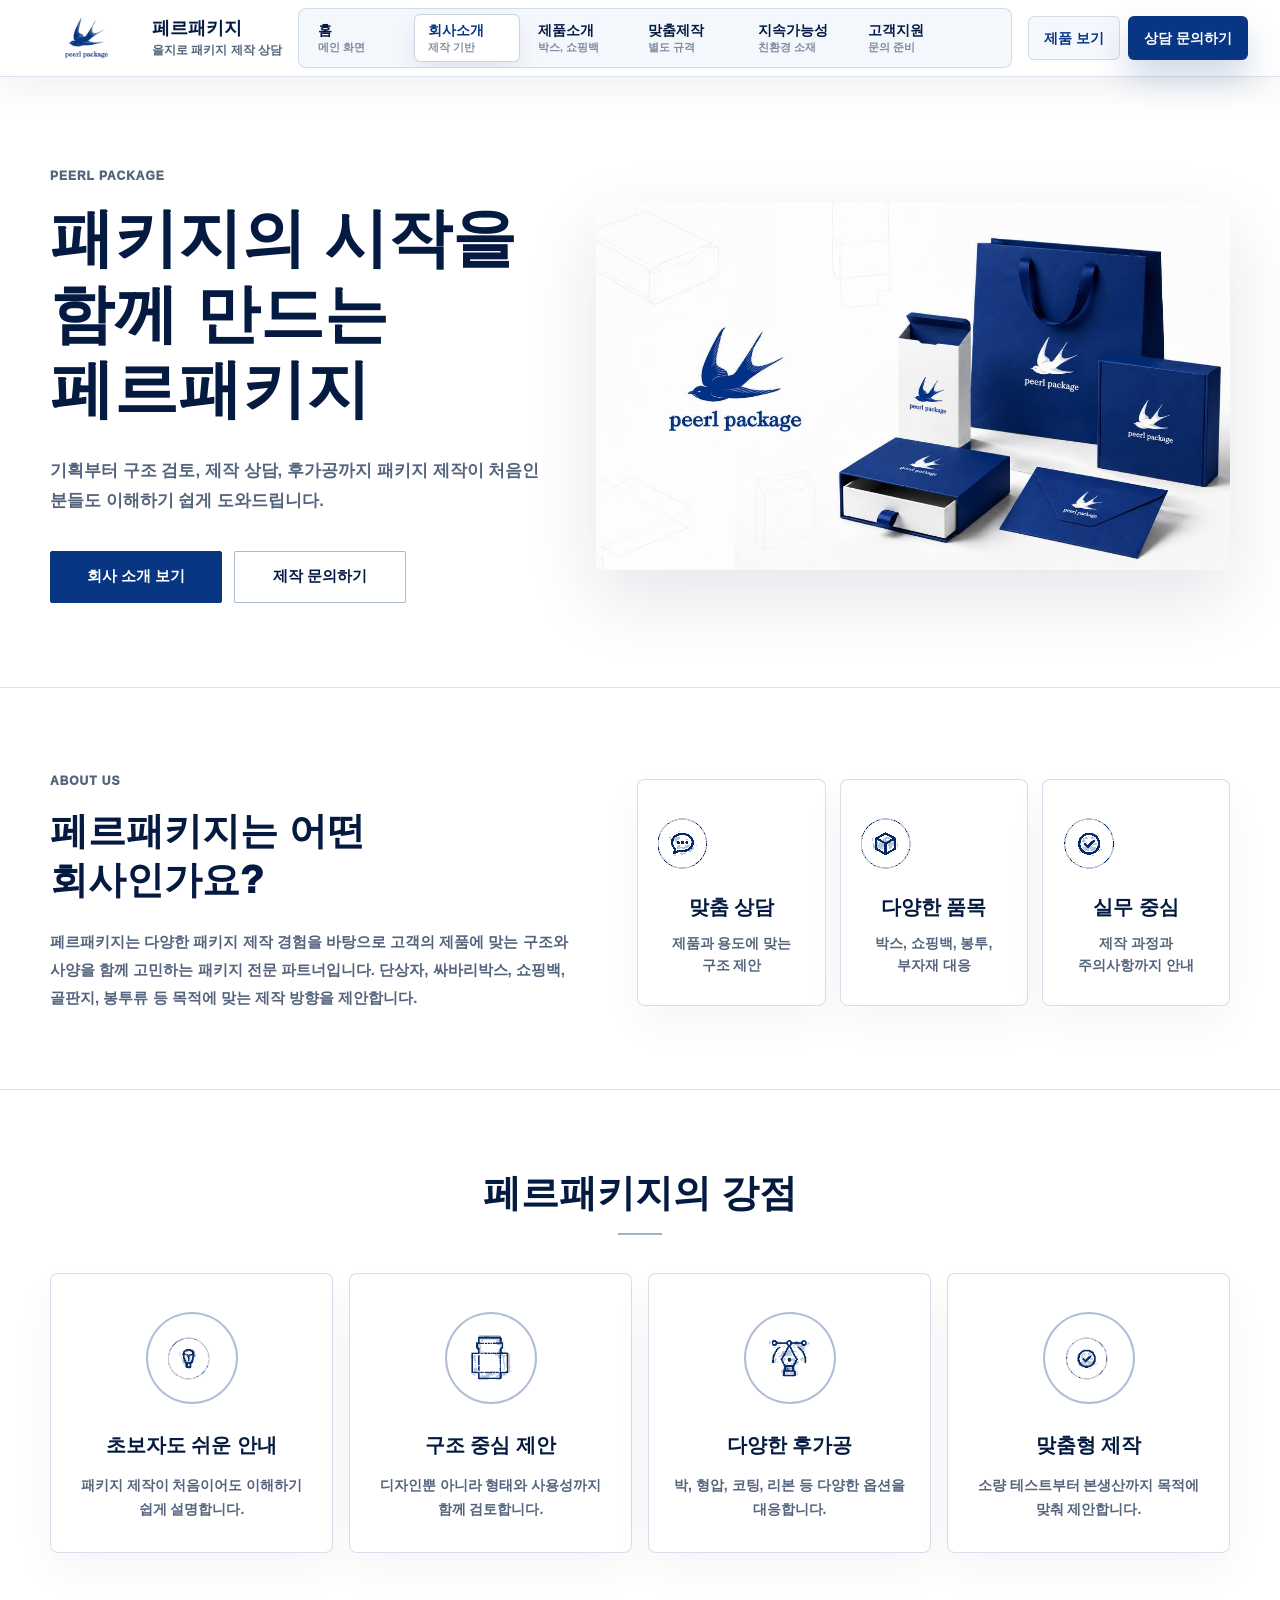
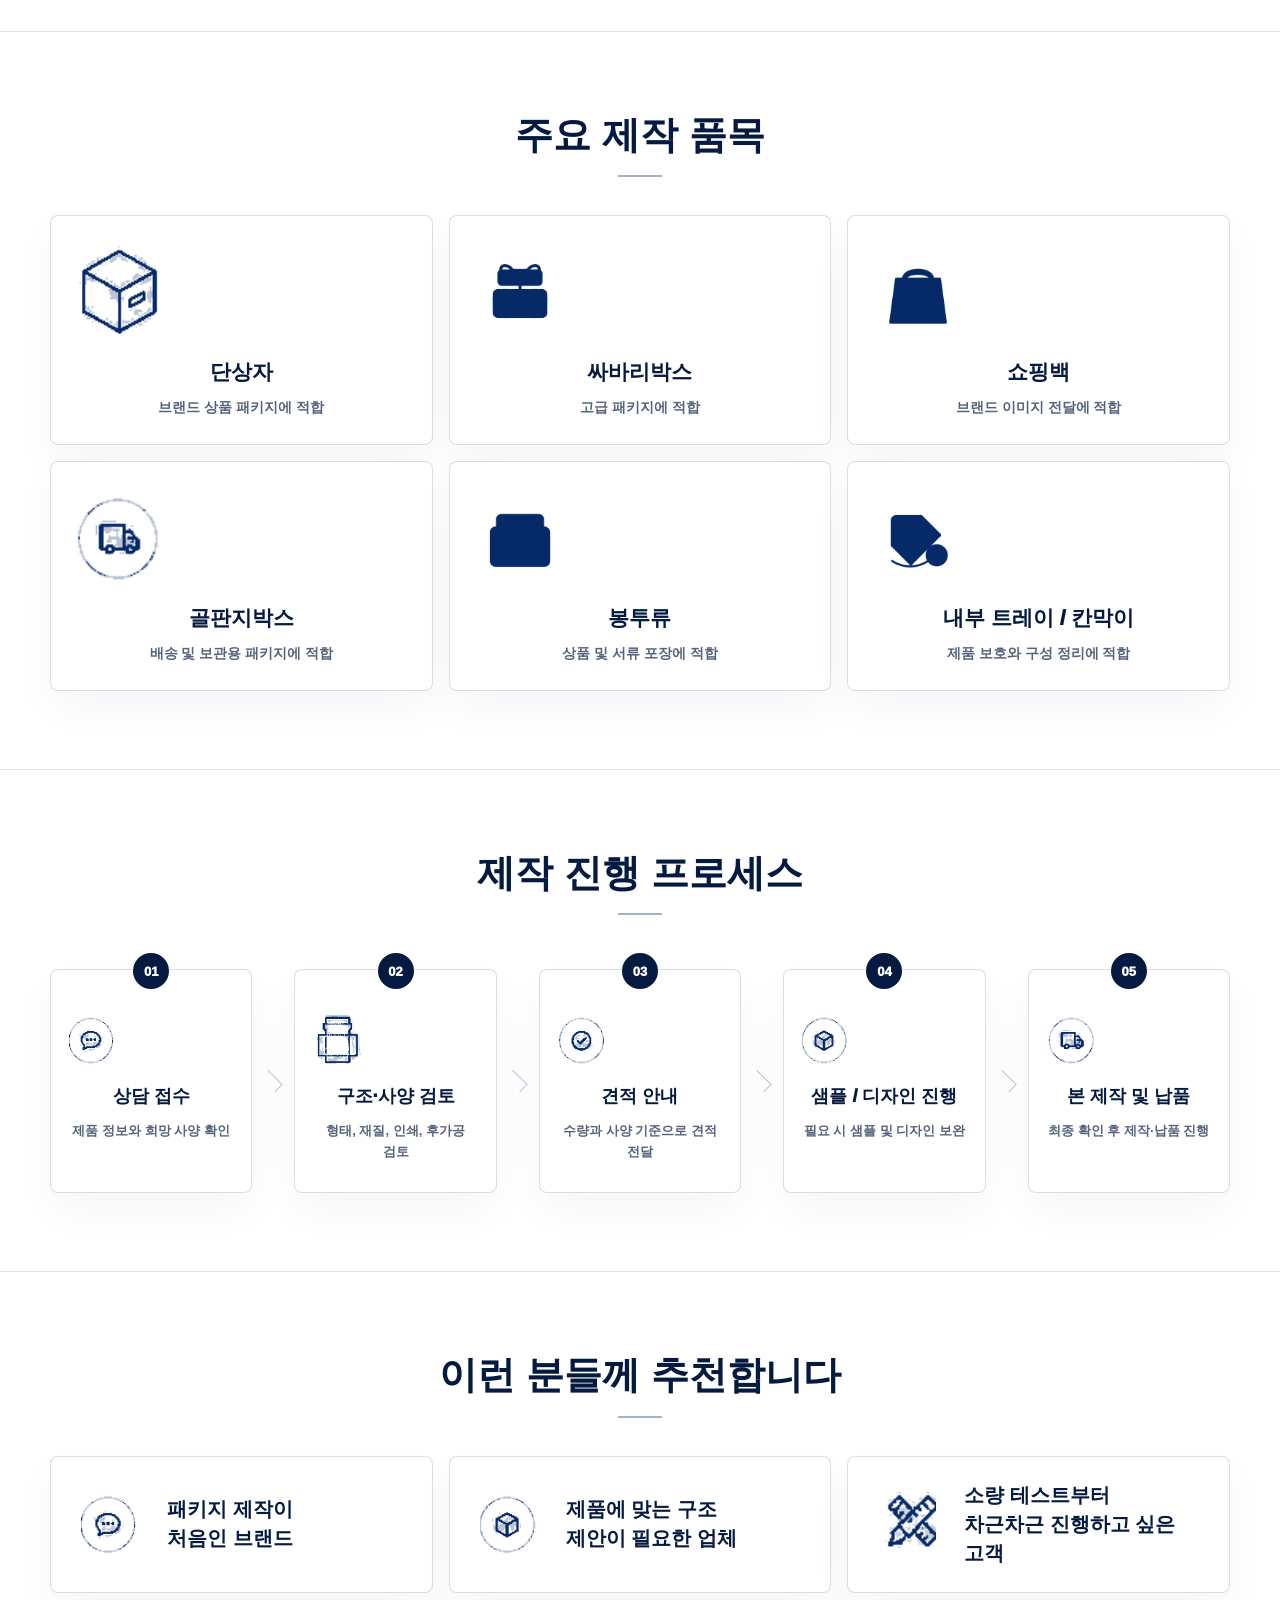
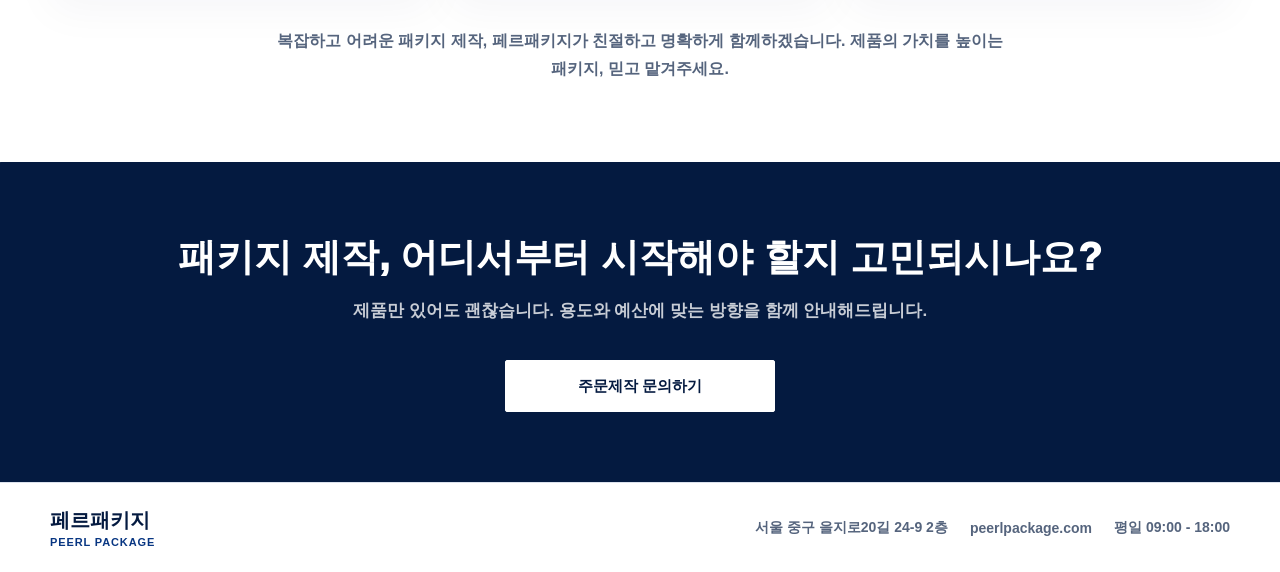
==== commit acff37aa: "Add supplied homepage photos" ====
--- a/company.html
+++ b/company.html
@@ -44,7 +44,7 @@
             </div>
           </div>
           <figure class="peerl-company-hero__media">
-            <img src="assets/notion-selected/notion-hero-packaging-set.png" alt="페르패키지 쇼핑백, 단박스, 싸바리박스, 골판지 박스 제품 구성">
+            <img src="assets/photos/perpackage-brand-package-set.jpg" alt="페르패키지 쇼핑백, 단박스, 싸바리박스, 봉투 제품 구성">
           </figure>
         </div>
       </section>
--- a/perpackage-main-renewal.css
+++ b/perpackage-main-renewal.css
@@ -3571,3 +3571,997 @@
     padding: 56px 0;
   }
 }
+
+/* Product page final overrides. Kept after company draft styles so product-specific grids win. */
+.peerl-product-page,
+.peerl-product-page main {
+  background: var(--peerl-white);
+}
+
+.peerl-product-page .peerl-product-hero .peerl-company-hero__media img {
+  object-position: center;
+}
+
+.peerl-product-overview .peerl-company-about__grid {
+  grid-template-columns: minmax(0, 0.68fr) minmax(620px, 1fr);
+}
+
+.peerl-product-overview-grid {
+  grid-template-columns: repeat(4, minmax(0, 1fr));
+}
+
+.peerl-product-overview-grid article {
+  min-height: 230px;
+  padding-right: 16px;
+  padding-left: 16px;
+}
+
+.peerl-product-overview-grid strong {
+  font-size: 18px;
+}
+
+.peerl-product-overview-grid span {
+  max-width: 142px;
+  margin-right: auto;
+  margin-left: auto;
+}
+
+.peerl-product-item-grid article {
+  display: grid;
+  align-content: start;
+  min-height: 276px;
+  padding-top: 24px;
+}
+
+.peerl-product-item-grid article > img {
+  width: 100%;
+  height: 122px;
+  border-radius: 6px;
+  filter: none;
+  object-fit: contain;
+}
+
+.peerl-product-item-grid article:nth-child(-n + 4) > img {
+  height: 140px;
+  background: var(--peerl-panel);
+  object-fit: contain;
+}
+
+.peerl-product-item-grid article:nth-child(5) > img,
+.peerl-product-item-grid article:nth-child(6) > img {
+  width: 104px;
+  margin-right: auto;
+  margin-left: auto;
+  filter: brightness(0) saturate(100%) invert(15%) sepia(80%) saturate(1780%) hue-rotate(205deg) brightness(82%) contrast(105%);
+}
+
+.peerl-product-specs {
+  padding-top: 54px;
+}
+
+.peerl-product-spec-grid {
+  display: grid;
+  grid-template-columns: repeat(4, minmax(0, 1fr));
+  gap: 16px;
+}
+
+.peerl-product-spec-grid article {
+  display: grid;
+  min-height: 330px;
+  overflow: hidden;
+  border: 1px solid rgba(8, 54, 130, 0.16);
+  border-radius: 8px;
+  background: var(--peerl-white);
+  box-shadow: 0 18px 44px rgba(4, 26, 64, 0.04);
+}
+
+.peerl-product-spec-grid article > div {
+  padding: 24px 24px 12px;
+}
+
+.peerl-product-spec-grid h3 {
+  margin: 0 0 16px;
+  color: var(--peerl-logo);
+  font-size: 20px;
+  font-weight: 950;
+}
+
+.peerl-product-spec-grid ul {
+  display: grid;
+  gap: 8px;
+  padding: 0;
+  margin: 0;
+  list-style: none;
+}
+
+.peerl-product-spec-grid li {
+  position: relative;
+  padding-left: 13px;
+  color: var(--peerl-logo-deep);
+  font-size: 14px;
+  line-height: 1.45;
+  font-weight: 760;
+  word-break: keep-all;
+}
+
+.peerl-product-spec-grid li::before {
+  content: "";
+  position: absolute;
+  top: 0.68em;
+  left: 0;
+  width: 4px;
+  height: 4px;
+  border-radius: 50%;
+  background: var(--peerl-logo);
+}
+
+.peerl-product-spec-grid img {
+  align-self: end;
+  display: block;
+  width: 100%;
+  height: 132px;
+  filter: none;
+  object-fit: cover;
+}
+
+.peerl-product-recommend .peerl-company-recommend-grid article {
+  grid-template-columns: 72px minmax(0, 1fr);
+  min-height: 132px;
+}
+
+.peerl-product-recommend .peerl-company-recommend-grid strong {
+  font-size: 18px;
+}
+
+.peerl-product-recommend .peerl-company-recommend-grid span {
+  display: block;
+  margin-top: 8px;
+  color: var(--peerl-muted-soft);
+  font-size: 13px;
+  line-height: 1.55;
+  font-weight: 720;
+  word-break: keep-all;
+}
+
+.peerl-product-page .peerl-company-hero__copy p,
+.peerl-product-page .peerl-company-section-copy p,
+.peerl-product-page .peerl-company-mini-grid span,
+.peerl-product-page .peerl-company-feature-grid p,
+.peerl-product-page .peerl-company-product-grid p,
+.peerl-product-page .peerl-company-process p,
+.peerl-product-page .peerl-company-recommend-grid span,
+.peerl-product-page .peerl-company-final-cta p {
+  max-width: 100%;
+  overflow-wrap: anywhere;
+  word-break: keep-all;
+}
+
+@media (max-width: 1080px) {
+  .peerl-product-overview .peerl-company-about__grid {
+    grid-template-columns: minmax(0, 1fr);
+  }
+
+  .peerl-product-overview-grid,
+  .peerl-product-spec-grid {
+    grid-template-columns: repeat(2, minmax(0, 1fr));
+  }
+}
+
+@media (max-width: 760px) {
+  .peerl-product-overview-grid,
+  .peerl-product-spec-grid {
+    grid-template-columns: minmax(0, 1fr);
+  }
+
+  .peerl-product-overview-grid article {
+    min-height: auto;
+  }
+
+  .peerl-product-item-grid article > img,
+  .peerl-product-item-grid article:nth-child(-n + 4) > img {
+    height: 150px;
+    object-fit: contain;
+  }
+
+  .peerl-product-spec-grid article {
+    min-height: auto;
+  }
+
+  .peerl-product-spec-grid img {
+    height: 150px;
+  }
+
+  .peerl-product-recommend .peerl-company-recommend-grid article {
+    grid-template-columns: minmax(0, 1fr);
+  }
+
+  .peerl-product-page .peerl-company-mini-grid article,
+  .peerl-product-page .peerl-company-feature-grid article,
+  .peerl-product-page .peerl-company-product-grid article,
+  .peerl-product-page .peerl-company-process li,
+  .peerl-product-page .peerl-company-recommend-grid article {
+    overflow: hidden;
+  }
+
+  .peerl-product-page .peerl-company-hero__copy p,
+  .peerl-product-page .peerl-company-section-copy p,
+  .peerl-product-page .peerl-company-mini-grid span,
+  .peerl-product-page .peerl-company-feature-grid p,
+  .peerl-product-page .peerl-company-product-grid p,
+  .peerl-product-page .peerl-company-process p,
+  .peerl-product-page .peerl-company-recommend-grid span,
+  .peerl-product-page .peerl-company-final-cta p {
+    width: min(100%, 284px);
+    margin-right: auto;
+    margin-left: auto;
+    white-space: normal !important;
+    word-break: break-all;
+    overflow-wrap: anywhere;
+  }
+
+  .peerl-product-page .peerl-company-section-copy p,
+  .peerl-product-page .peerl-company-hero__copy p {
+    margin-left: 0;
+  }
+}
+
+/* Sustainability detail page based on the eco-friendly materials draft. */
+.peerl-sustain-page {
+  --peerl-eco: #1f5b2d;
+  --peerl-eco-deep: #0e3b1d;
+  --peerl-eco-soft: #edf5ee;
+  --peerl-eco-line: rgba(31, 91, 45, 0.18);
+  background: var(--peerl-white);
+}
+
+.peerl-sustain-page main {
+  background: var(--peerl-white);
+}
+
+.peerl-sustain-page .peerl-company-kicker,
+.peerl-sustain-page .peerl-company-title h2::after {
+  color: var(--peerl-eco);
+}
+
+.peerl-sustain-page .peerl-company-title h2::after {
+  background: rgba(31, 91, 45, 0.4);
+}
+
+.peerl-sustain-page .peerl-company-actions a.is-primary,
+.peerl-sustain-final-cta {
+  background: var(--peerl-eco-deep);
+}
+
+.peerl-sustain-page .peerl-company-actions a.is-primary {
+  border-color: var(--peerl-eco-deep);
+  color: var(--peerl-white);
+}
+
+.peerl-sustain-page .peerl-company-actions a:not(.is-primary) {
+  border-color: rgba(31, 91, 45, 0.42);
+  color: var(--peerl-eco-deep);
+}
+
+.peerl-sustain-page .peerl-company-hero__copy p {
+  max-width: 520px;
+}
+
+.peerl-sustain-page .peerl-company-hero__media img {
+  background: var(--peerl-eco-soft);
+  object-fit: cover;
+}
+
+.peerl-sustain-materials {
+  padding-top: 74px;
+}
+
+.peerl-sustain-material-grid {
+  display: grid;
+  grid-template-columns: repeat(5, minmax(0, 1fr));
+  gap: 16px;
+}
+
+.peerl-sustain-material-grid article,
+.peerl-sustain-promise-grid article {
+  border: 1px solid var(--peerl-eco-line);
+  border-radius: 8px;
+  background: var(--peerl-white);
+  box-shadow: 0 18px 44px rgba(14, 59, 29, 0.045);
+}
+
+.peerl-sustain-material-grid article {
+  min-height: 286px;
+  padding: 36px 22px 28px;
+  text-align: center;
+}
+
+.peerl-sustain-material-grid span {
+  display: inline-flex;
+  align-items: center;
+  justify-content: center;
+  width: 86px;
+  height: 86px;
+  margin-bottom: 22px;
+  border-radius: 50%;
+  background: rgba(237, 245, 238, 0.86);
+}
+
+.peerl-sustain-material-grid img,
+.peerl-sustain-promise-grid img,
+.peerl-sustain-badges img {
+  filter: brightness(0) saturate(100%) invert(27%) sepia(42%) saturate(772%) hue-rotate(81deg) brightness(89%) contrast(88%);
+}
+
+.peerl-sustain-material-grid img {
+  width: 52px;
+  height: 52px;
+  object-fit: contain;
+}
+
+.peerl-sustain-material-grid h3,
+.peerl-sustain-promise-grid h3 {
+  margin: 0;
+  color: var(--peerl-logo-deep);
+  font-weight: 950;
+  word-break: keep-all;
+}
+
+.peerl-sustain-material-grid h3 {
+  font-size: 20px;
+  line-height: 1.35;
+}
+
+.peerl-sustain-material-grid p,
+.peerl-sustain-promise-grid p {
+  margin: 14px 0 0;
+  color: var(--peerl-muted-soft);
+  font-size: 14px;
+  line-height: 1.75;
+  font-weight: 720;
+  word-break: keep-all;
+}
+
+.peerl-sustain-promise-section {
+  padding-top: 14px;
+  border-bottom: 0;
+}
+
+.peerl-sustain-promise {
+  padding: 56px 44px;
+  border: 1px solid rgba(31, 91, 45, 0.12);
+  border-radius: 10px;
+  background: linear-gradient(180deg, rgba(237, 245, 238, 0.75), rgba(255, 255, 255, 0.96));
+  box-shadow: 0 22px 54px rgba(14, 59, 29, 0.06);
+}
+
+.peerl-sustain-promise-grid {
+  display: grid;
+  grid-template-columns: repeat(5, minmax(0, 1fr));
+  gap: 0;
+}
+
+.peerl-sustain-promise-grid article {
+  padding: 0 24px;
+  border: 0;
+  border-radius: 0;
+  background: transparent;
+  box-shadow: none;
+  text-align: center;
+}
+
+.peerl-sustain-promise-grid article + article {
+  border-left: 1px solid rgba(31, 91, 45, 0.16);
+}
+
+.peerl-sustain-promise-grid img {
+  width: 74px;
+  height: 74px;
+  object-fit: contain;
+}
+
+.peerl-sustain-promise-grid h3 {
+  margin-top: 24px;
+  font-size: 19px;
+  line-height: 1.38;
+}
+
+.peerl-sustain-final-cta {
+  position: relative;
+  overflow: hidden;
+  padding: 78px 0;
+  color: var(--peerl-white);
+  text-align: center;
+}
+
+.peerl-sustain-final-cta::before,
+.peerl-sustain-final-cta::after {
+  content: "";
+  position: absolute;
+  width: 260px;
+  height: 190px;
+  border: 1px solid rgba(255, 255, 255, 0.12);
+  transform: rotate(9deg);
+  pointer-events: none;
+}
+
+.peerl-sustain-final-cta::before {
+  left: -38px;
+  bottom: -44px;
+}
+
+.peerl-sustain-final-cta::after {
+  right: -24px;
+  top: 20px;
+}
+
+.peerl-sustain-final-cta h2 {
+  position: relative;
+  z-index: 1;
+  margin: 0;
+  color: var(--peerl-white);
+  font-size: clamp(30px, 3vw, 42px);
+  line-height: 1.3;
+  font-weight: 950;
+  word-break: keep-all;
+}
+
+.peerl-sustain-final-cta p {
+  position: relative;
+  z-index: 1;
+  margin: 18px auto 0;
+  color: rgba(255, 255, 255, 0.78);
+  font-size: 17px;
+  line-height: 1.7;
+  font-weight: 760;
+  word-break: keep-all;
+}
+
+.peerl-sustain-final-cta a {
+  position: relative;
+  z-index: 1;
+  display: inline-flex;
+  align-items: center;
+  justify-content: center;
+  min-width: 300px;
+  min-height: 58px;
+  margin-top: 34px;
+  padding: 0 28px;
+  border-radius: 4px;
+  background: var(--peerl-white);
+  color: var(--peerl-eco-deep);
+  font-size: 17px;
+  font-weight: 950;
+  text-decoration: none;
+  box-shadow: 0 18px 42px rgba(0, 0, 0, 0.18);
+}
+
+.peerl-sustain-footer {
+  padding: 30px 0 28px;
+  border-top: 1px solid var(--peerl-eco-line);
+  background: var(--peerl-white);
+}
+
+.peerl-sustain-footer__top {
+  display: grid;
+  grid-template-columns: minmax(180px, 1fr) repeat(3, auto);
+  align-items: center;
+  gap: 22px;
+}
+
+.peerl-sustain-footer__top strong {
+  color: var(--peerl-logo-deep);
+  font-size: 20px;
+  font-weight: 950;
+}
+
+.peerl-sustain-footer__top strong span {
+  display: block;
+  margin-top: 2px;
+  color: var(--peerl-logo);
+  font-size: 11px;
+  font-weight: 850;
+  letter-spacing: 0.08em;
+}
+
+.peerl-sustain-footer__top p {
+  margin: 0;
+  color: var(--peerl-muted-soft);
+  font-size: 14px;
+  font-weight: 780;
+  white-space: nowrap;
+}
+
+.peerl-sustain-badges {
+  display: grid;
+  grid-template-columns: repeat(5, minmax(0, 1fr));
+  gap: 18px;
+  margin-top: 30px;
+}
+
+.peerl-sustain-badges div {
+  display: grid;
+  justify-items: center;
+  gap: 8px;
+  text-align: center;
+}
+
+.peerl-sustain-badges img {
+  width: 42px;
+  height: 42px;
+  object-fit: contain;
+}
+
+.peerl-sustain-badges strong {
+  color: var(--peerl-eco-deep);
+  font-size: 13px;
+  line-height: 1.25;
+  font-weight: 950;
+}
+
+.peerl-sustain-badges span {
+  color: var(--peerl-muted-soft);
+  font-size: 12px;
+  line-height: 1.35;
+  font-weight: 720;
+}
+
+@media (max-width: 1080px) {
+  .peerl-sustain-material-grid {
+    grid-template-columns: repeat(2, minmax(0, 1fr));
+  }
+
+  .peerl-sustain-promise-grid,
+  .peerl-sustain-badges,
+  .peerl-sustain-footer__top {
+    grid-template-columns: minmax(0, 1fr);
+  }
+
+  .peerl-sustain-promise-grid {
+    gap: 22px;
+  }
+
+  .peerl-sustain-promise-grid article {
+    padding: 0;
+  }
+
+  .peerl-sustain-promise-grid article + article {
+    padding-top: 22px;
+    border-top: 1px solid rgba(31, 91, 45, 0.16);
+    border-left: 0;
+  }
+
+  .peerl-sustain-footer__top p {
+    white-space: normal;
+  }
+}
+
+@media (max-width: 760px) {
+  .peerl-sustain-page {
+    overflow-x: hidden;
+  }
+
+  .peerl-sustain-page .peerl-company-inner {
+    width: min(calc(100% - 32px), 1180px);
+    max-width: calc(100vw - 32px);
+  }
+
+  .peerl-sustain-page .peerl-company-hero__grid,
+  .peerl-sustain-page .peerl-company-hero__copy,
+  .peerl-sustain-page .peerl-company-hero__media,
+  .peerl-sustain-material-grid,
+  .peerl-sustain-material-grid article,
+  .peerl-sustain-promise,
+  .peerl-sustain-promise-grid,
+  .peerl-sustain-promise-grid article,
+  .peerl-sustain-final-cta .peerl-company-inner,
+  .peerl-sustain-footer__top,
+  .peerl-sustain-badges {
+    max-width: 100%;
+    min-width: 0;
+  }
+
+  .peerl-sustain-page .peerl-company-hero__media img {
+    object-fit: contain;
+  }
+
+  .peerl-sustain-material-grid {
+    grid-template-columns: minmax(0, 1fr);
+  }
+
+  .peerl-sustain-material-grid article {
+    min-height: auto;
+    padding: 34px 20px 30px;
+  }
+
+  .peerl-sustain-promise {
+    overflow: hidden;
+    padding: 42px 20px;
+  }
+
+  .peerl-sustain-page .peerl-company-title h2,
+  .peerl-sustain-final-cta h2 {
+    display: block;
+    max-width: 100%;
+    white-space: normal;
+    word-break: keep-all;
+    overflow-wrap: anywhere;
+  }
+
+  .peerl-sustain-page .peerl-company-title h2 {
+    font-size: clamp(27px, 7.4vw, 34px);
+  }
+
+  .peerl-sustain-final-cta h2 {
+    width: min(100%, 330px);
+    margin-right: auto;
+    margin-left: auto;
+  }
+
+  .peerl-sustain-final-cta {
+    padding: 58px 0;
+  }
+
+  .peerl-sustain-final-cta a {
+    width: 100%;
+    min-width: 0;
+  }
+
+  .peerl-sustain-page .peerl-company-hero__copy p,
+  .peerl-sustain-material-grid p,
+  .peerl-sustain-promise-grid p,
+  .peerl-sustain-final-cta p {
+    width: min(100%, 292px);
+    margin-right: auto;
+    margin-left: auto;
+    white-space: normal !important;
+    word-break: keep-all;
+    overflow-wrap: anywhere;
+  }
+
+  .peerl-sustain-page .peerl-company-hero__copy p {
+    margin-left: 0;
+  }
+}
+
+/* Customer support detail page based on the quote inquiry draft. */
+.peerl-contact-page {
+  background: var(--peerl-white);
+}
+
+.peerl-contact-page main {
+  background: var(--peerl-white);
+}
+
+.peerl-contact-page .peerl-company-hero {
+  padding-bottom: 66px;
+}
+
+.peerl-contact-page .peerl-company-kicker {
+  color: var(--peerl-logo);
+  letter-spacing: 0.13em;
+}
+
+.peerl-contact-page .peerl-company-hero__copy p:not(.peerl-company-kicker) {
+  max-width: 540px;
+}
+
+.peerl-contact-page .peerl-company-actions a.is-primary {
+  border-color: var(--peerl-logo);
+  background: var(--peerl-logo);
+  color: var(--peerl-white);
+}
+
+.peerl-contact-page .peerl-company-actions a:not(.is-primary) {
+  border-color: rgba(8, 54, 130, 0.38);
+  color: var(--peerl-logo-deep);
+}
+
+.peerl-contact-page .peerl-company-hero__media img {
+  aspect-ratio: 1.56;
+  background: var(--peerl-white);
+  object-fit: contain;
+  object-position: center;
+}
+
+.peerl-contact-support {
+  padding-top: 24px;
+}
+
+.peerl-contact-support-grid,
+.peerl-contact-method-grid {
+  display: grid;
+  grid-template-columns: repeat(4, minmax(0, 1fr));
+  gap: 16px;
+}
+
+.peerl-contact-support-grid article,
+.peerl-contact-method-grid article,
+.peerl-contact-prep-grid article,
+.peerl-contact-check-grid article {
+  border: 1px solid rgba(8, 54, 130, 0.16);
+  border-radius: 8px;
+  background: var(--peerl-white);
+  box-shadow: 0 18px 44px rgba(4, 26, 64, 0.04);
+}
+
+.peerl-contact-support-grid article,
+.peerl-contact-method-grid article {
+  min-height: 210px;
+  padding: 34px 22px 28px;
+  text-align: center;
+}
+
+.peerl-contact-support-grid span,
+.peerl-contact-method-grid span {
+  display: inline-flex;
+  align-items: center;
+  justify-content: center;
+  width: 82px;
+  height: 82px;
+  margin-bottom: 20px;
+  border-radius: 50%;
+  background: rgba(8, 54, 130, 0.045);
+}
+
+.peerl-contact-support-grid img,
+.peerl-contact-method-grid img,
+.peerl-contact-prep-grid img,
+.peerl-contact-process img,
+.peerl-contact-check-grid img {
+  filter: brightness(0) saturate(100%) invert(15%) sepia(80%) saturate(1780%) hue-rotate(205deg) brightness(82%) contrast(105%);
+}
+
+.peerl-contact-support-grid img,
+.peerl-contact-method-grid img {
+  width: 50px;
+  height: 50px;
+  object-fit: contain;
+}
+
+.peerl-contact-support-grid h3,
+.peerl-contact-method-grid h3,
+.peerl-contact-prep-grid h3,
+.peerl-contact-check-grid h3 {
+  margin: 0;
+  color: var(--peerl-logo-deep);
+  font-weight: 950;
+  word-break: keep-all;
+}
+
+.peerl-contact-support-grid h3,
+.peerl-contact-method-grid h3 {
+  font-size: 22px;
+  line-height: 1.35;
+}
+
+.peerl-contact-support-grid p,
+.peerl-contact-method-grid p,
+.peerl-contact-prep-grid p,
+.peerl-contact-check-grid p {
+  margin: 12px 0 0;
+  color: var(--peerl-muted-soft);
+  font-size: 15px;
+  line-height: 1.65;
+  font-weight: 720;
+  word-break: keep-all;
+}
+
+.peerl-contact-prep-section,
+.peerl-contact-methods,
+.peerl-contact-process-section,
+.peerl-contact-check-section {
+  padding-top: 50px;
+}
+
+.peerl-contact-prep-grid {
+  display: grid;
+  grid-template-columns: repeat(5, minmax(0, 1fr));
+  gap: 16px;
+}
+
+.peerl-contact-prep-grid article {
+  position: relative;
+  min-height: 212px;
+  padding: 42px 18px 26px;
+  text-align: center;
+}
+
+.peerl-contact-prep-grid b {
+  position: absolute;
+  top: -17px;
+  left: 50%;
+  display: inline-flex;
+  align-items: center;
+  justify-content: center;
+  width: 38px;
+  height: 38px;
+  border-radius: 50%;
+  background: var(--peerl-logo-deep);
+  color: var(--peerl-white);
+  font-size: 15px;
+  font-weight: 950;
+  transform: translateX(-50%);
+}
+
+.peerl-contact-prep-grid img {
+  width: 58px;
+  height: 58px;
+  margin: 0 auto 20px;
+  object-fit: contain;
+}
+
+.peerl-contact-prep-grid h3 {
+  font-size: 19px;
+  line-height: 1.35;
+}
+
+.peerl-contact-methods {
+  border-bottom: 0;
+}
+
+.peerl-contact-process-section {
+  padding-top: 42px;
+}
+
+.peerl-contact-process li {
+  min-height: 208px;
+}
+
+.peerl-contact-process img {
+  width: 54px;
+  height: 54px;
+  object-fit: contain;
+}
+
+.peerl-contact-check-section {
+  padding-top: 36px;
+  border-bottom: 0;
+}
+
+.peerl-contact-check-grid {
+  display: grid;
+  grid-template-columns: repeat(3, minmax(0, 1fr));
+  gap: 16px;
+}
+
+.peerl-contact-check-grid article {
+  display: grid;
+  grid-template-columns: auto minmax(0, 1fr);
+  align-items: center;
+  gap: 20px;
+  min-height: 118px;
+  padding: 22px 24px;
+}
+
+.peerl-contact-check-grid img {
+  width: 62px;
+  height: 62px;
+  object-fit: contain;
+}
+
+.peerl-contact-check-grid h3 {
+  font-size: 18px;
+  line-height: 1.45;
+}
+
+.peerl-contact-check-grid p {
+  font-size: 14px;
+  line-height: 1.6;
+}
+
+.peerl-contact-final-cta {
+  padding: 68px 0;
+}
+
+@media (max-width: 1080px) {
+  .peerl-contact-support-grid,
+  .peerl-contact-method-grid,
+  .peerl-contact-prep-grid {
+    grid-template-columns: repeat(2, minmax(0, 1fr));
+  }
+
+  .peerl-contact-check-grid {
+    grid-template-columns: minmax(0, 1fr);
+  }
+}
+
+@media (max-width: 760px) {
+  .peerl-contact-page {
+    overflow-x: hidden;
+  }
+
+  .peerl-contact-page .peerl-company-inner {
+    width: min(calc(100% - 32px), 1180px);
+    max-width: calc(100vw - 32px);
+  }
+
+  .peerl-contact-page .peerl-company-hero__grid,
+  .peerl-contact-page .peerl-company-hero__copy,
+  .peerl-contact-page .peerl-company-hero__media,
+  .peerl-contact-support-grid,
+  .peerl-contact-method-grid,
+  .peerl-contact-prep-grid,
+  .peerl-contact-check-grid,
+  .peerl-contact-support-grid article,
+  .peerl-contact-method-grid article,
+  .peerl-contact-prep-grid article,
+  .peerl-contact-check-grid article {
+    max-width: 100%;
+    min-width: 0;
+  }
+
+  .peerl-contact-page .peerl-company-hero__media img {
+    aspect-ratio: 1.55;
+    object-fit: contain;
+  }
+
+  .peerl-contact-support-grid,
+  .peerl-contact-method-grid,
+  .peerl-contact-prep-grid {
+    grid-template-columns: minmax(0, 1fr);
+    gap: 14px;
+  }
+
+  .peerl-contact-support-grid article,
+  .peerl-contact-method-grid article {
+    min-height: auto;
+    padding: 32px 20px 28px;
+  }
+
+  .peerl-contact-prep-grid {
+    gap: 26px;
+  }
+
+  .peerl-contact-prep-grid article {
+    min-height: auto;
+  }
+
+  .peerl-contact-check-grid article {
+    grid-template-columns: minmax(0, 1fr);
+    justify-items: center;
+    text-align: center;
+  }
+
+  .peerl-contact-page .peerl-company-title h2,
+  .peerl-contact-final-cta h2 {
+    display: block;
+    max-width: 100%;
+    white-space: normal;
+    word-break: keep-all;
+    overflow-wrap: anywhere;
+  }
+
+  .peerl-contact-page .peerl-company-title h2 {
+    font-size: clamp(27px, 7.4vw, 34px);
+  }
+
+  .peerl-contact-final-cta h2 {
+    width: min(100%, 330px);
+    margin-right: auto;
+    margin-left: auto;
+  }
+
+  .peerl-contact-final-cta a {
+    width: 100%;
+    min-width: 0;
+  }
+
+  .peerl-contact-page .peerl-company-hero__copy p,
+  .peerl-contact-support-grid p,
+  .peerl-contact-method-grid p,
+  .peerl-contact-prep-grid p,
+  .peerl-contact-process p,
+  .peerl-contact-check-grid p,
+  .peerl-contact-final-cta p {
+    width: min(100%, 292px);
+    margin-right: auto;
+    margin-left: auto;
+    white-space: normal !important;
+    word-break: keep-all;
+    overflow-wrap: anywhere;
+  }
+
+  .peerl-contact-page .peerl-company-hero__copy p {
+    margin-left: 0;
+  }
+}
